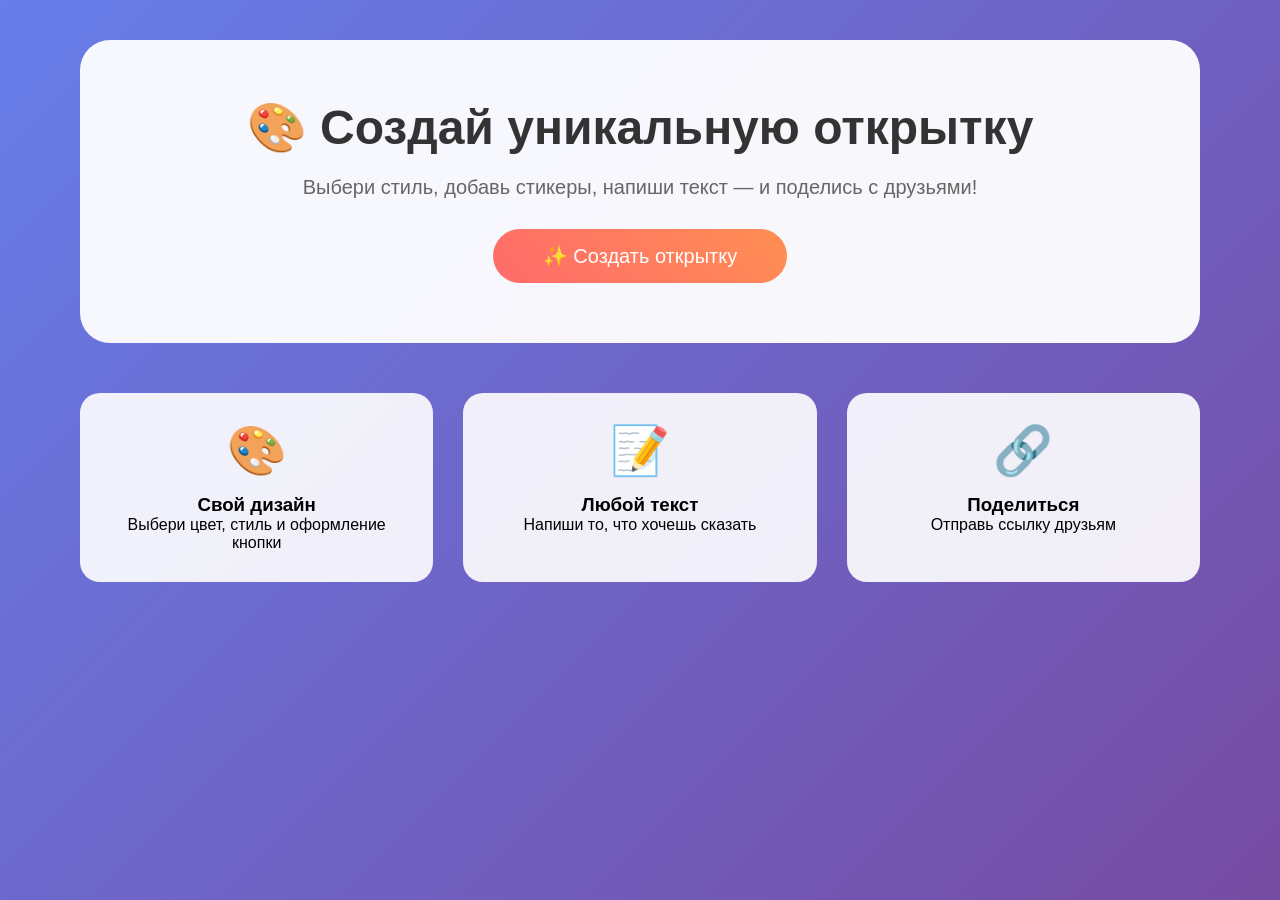
==== index.html @ 3dc2cf8e "Загружаю свой сайт Первая версия сайта" ====
<!DOCTYPE html>
<html lang="ru">
<head>
    <meta charset="UTF-8">
    <meta name="viewport" content="width=device-width, initial-scale=1.0">
    <title>Конструктор открыток</title>
    <link rel="stylesheet" href="style.css">
</head>
<body>
    <div class="start-container">
        <div class="hero-section">
            <h1>🎨 Создай уникальную открытку</h1>
            <p>Выбери стиль, добавь стикеры, напиши текст — и поделись с друзьями!</p>
            <button id="startCreateBtn" class="start-btn">✨ Создать открытку</button>
        </div>
        
        <div class="features">
            <div class="feature">
                <div class="feature-icon">🎨</div>
                <h3>Свой дизайн</h3>
                <p>Выбери цвет, стиль и оформление кнопки</p>
            </div>
            <div class="feature">
                <div class="feature-icon">📝</div>
                <h3>Любой текст</h3>
                <p>Напиши то, что хочешь сказать</p>
            </div>
            <div class="feature">
                <div class="feature-icon">🔗</div>
                <h3>Поделиться</h3>
                <p>Отправь ссылку друзьям</p>
            </div>
        </div>
    </div>
    
    <script>
        document.getElementById('startCreateBtn').addEventListener('click', () => {
            window.location.href = 'editor.html';
        });
    </script>
</body>
</html>
---- style.css ----
* {
    margin: 0;
    padding: 0;
    box-sizing: border-box;
}

body {
    font-family: 'Segoe UI', Tahoma, Geneva, Verdana, sans-serif;
    background: linear-gradient(135deg, #667eea 0%, #764ba2 100%);
    min-height: 100vh;
}

/* ========== СТАРТОВАЯ СТРАНИЦА ========== */
.start-container {
    max-width: 1200px;
    margin: 0 auto;
    padding: 40px;
}

.hero-section {
    text-align: center;
    background: rgba(255,255,255,0.95);
    border-radius: 30px;
    padding: 60px 40px;
    margin-bottom: 50px;
}

.hero-section h1 {
    font-size: 48px;
    color: #333;
    margin-bottom: 20px;
}

.hero-section p {
    font-size: 20px;
    color: #666;
    margin-bottom: 30px;
}

.start-btn {
    padding: 15px 50px;
    font-size: 20px;
    background: linear-gradient(45deg, #FF6B6B, #FF8E53);
    color: white;
    border: none;
    border-radius: 50px;
    cursor: pointer;
    transition: transform 0.3s;
}

.start-btn:hover {
    transform: scale(1.05);
}

.features {
    display: flex;
    gap: 30px;
    justify-content: center;
}

.feature {
    background: rgba(255,255,255,0.9);
    border-radius: 20px;
    padding: 30px;
    text-align: center;
    flex: 1;
}

.feature-icon {
    font-size: 48px;
    margin-bottom: 15px;
}

/* ========== РЕДАКТОР ========== */
.editor-container {
    display: flex;
    min-height: 100vh;
}

.editor-sidebar {
    width: 400px;
    background: rgba(255,255,255,0.95);
    padding: 20px;
    overflow-y: auto;
    border-right: 1px solid #ddd;
}

.live-preview {
    flex: 1;
    padding: 40px;
    display: flex;
    flex-direction: column;
    align-items: center;
}

.live-card {
    background: white;
    border-radius: 20px;
    padding: 40px;
    width: 100%;
    max-width: 500px;
    text-align: center;
    box-shadow: 0 10px 40px rgba(0,0,0,0.2);
    transition: all 0.3s;
}

.live-text {
    margin-bottom: 30px;
    font-size: 18px;
    line-height: 1.6;
    min-height: 100px;
    padding: 20px;
    background: #f9f9f9;
    border-radius: 15px;
}

.live-button {
    margin: 20px 0;
}

.live-stickers {
    display: flex;
    gap: 10px;
    justify-content: center;
    flex-wrap: wrap;
    margin-top: 20px;
}

/* Вкладки */
.editor-tabs {
    display: flex;
    gap: 10px;
    margin-bottom: 20px;
    border-bottom: 2px solid #eee;
    padding-bottom: 10px;
}

.tab-btn {
    flex: 1;
    padding: 10px;
    background: none;
    border: none;
    cursor: pointer;
    font-size: 14px;
    transition: all 0.3s;
}

.tab-btn.active {
    background: #667eea;
    color: white;
    border-radius: 10px;
}

.tab-content {
    display: none;
    margin-bottom: 20px;
}

.tab-content.active {
    display: block;
}

/* Формы */
.form-group {
    margin-bottom: 15px;
}

.form-group label {
    display: block;
    margin-bottom: 5px;
    font-weight: bold;
    color: #555;
}

.form-group input, .form-group select {
    width: 100%;
    padding: 10px;
    border: 2px solid #ddd;
    border-radius: 10px;
    font-size: 14px;
}

.form-group input[type="color"] {
    height: 50px;
    cursor: pointer;
}

.form-group input[type="range"] {
    width: calc(100% - 60px);
    display: inline-block;
}

.text-options {
    margin-top: 10px;
}

.text-options label {
    display: inline-block;
    margin-right: 15px;
}

/* Стикеры */
.stickers-grid {
    display: grid;
    grid-template-columns: repeat(3, 1fr);
    gap: 10px;
    margin: 15px 0;
}

.sticker {
    background: #f0f0f0;
    padding: 10px;
    border-radius: 10px;
    text-align: center;
    cursor: pointer;
    transition: all 0.3s;
    font-size: 20px;
}

.sticker:hover {
    background: #e0e0e0;
    transform: scale(1.05);
}

.selected-stickers {
    display: flex;
    flex-wrap: wrap;
    gap: 8px;
    margin-top: 10px;
    min-height: 50px;
    padding: 10px;
    background: #f9f9f9;
    border-radius: 10px;
}

.sticker-item {
    background: #667eea;
    color: white;
    padding: 5px 10px;
    border-radius: 20px;
    font-size: 20px;
    cursor: pointer;
    display: inline-flex;
    align-items: center;
    gap: 5px;
}

.sticker-item .remove {
    font-size: 12px;
    cursor: pointer;
}

.small-btn {
    margin-top: 5px;
    padding: 5px 15px;
    background: #4CAF50;
    color: white;
    border: none;
    border-radius: 5px;
    cursor: pointer;
}

.save-btn {
    width: 100%;
    padding: 15px;
    background: linear-gradient(45deg, #4CAF50, #45a049);
    color: white;
    border: none;
    border-radius: 10px;
    font-size: 18px;
    font-weight: bold;
    cursor: pointer;
    margin-top: 20px;
}

.save-btn:hover {
    transform: translateY(-2px);
}

/* ========== СТРАНИЦА ПРОСМОТРА ========== */
.card-container {
    min-height: 100vh;
    display: flex;
    justify-content: center;
    align-items: center;
    padding: 40px;
    position: relative;
}

.card-wrapper {
    background: rgba(255,255,255,0.95);
    border-radius: 30px;
    padding: 40px;
    max-width: 650px;
    width: 100%;
    text-align: center;
    box-shadow: 0 20px 60px rgba(0,0,0,0.3);
}

.card-header h1 {
    color: #333;
    margin-bottom: 10px;
}

.hint-text {
    color: #999;
    font-size: 14px;
    margin-bottom: 20px;
}

.card-content {
    position: relative;
    min-height: 400px;
}

/* Скрытый текст */
.card-text {
    background: linear-gradient(135deg, #667eea 0%, #764ba2 100%);
    border-radius: 20px;
    padding: 30px;
    margin: 20px 0;
    font-size: 18px;
    line-height: 1.8;
    white-space: pre-wrap;
    word-wrap: break-word;
    color: white;
    box-shadow: 0 10px 30px rgba(0,0,0,0.2);
    transition: all 0.5s ease;
}

.hidden-text {
    display: none;
}

/* Анимация появления текста */
.show-text {
    display: block;
    animation: fadeInScale 0.5s ease;
}

@keyframes fadeInScale {
    from {
        opacity: 0;
        transform: scale(0.9);
    }
    to {
        opacity: 1;
        transform: scale(1);
    }
}

/* Кнопка на странице просмотра */
.card-btn {
    margin: 20px 0;
    cursor: pointer;
    transition: all 0.3s;
    border: none;
    font-weight: bold;
}

.card-btn:hover {
    transform: scale(1.05);
}

/* Контейнер для стикеров (можно двигать) */
.stickers-canvas {
    position: relative;
    min-height: 250px;
    margin-top: 20px;
    background: rgba(240, 240, 255, 0.3);
    border-radius: 20px;
    overflow: hidden;
}

/* Отдельный стикер */
.draggable-sticker {
    position: absolute;
    cursor: grab;
    font-size: 45px;
    transition: transform 0.1s;
    user-select: none;
    z-index: 10;
}

.draggable-sticker:active {
    cursor: grabbing;
}

.draggable-sticker:hover {
    transform: scale(1.1);
    z-index: 100;
}

/* Карточка футера */
.card-footer {
    display: flex;
    gap: 15px;
    margin-top: 30px;
}

.footer-btn {
    flex: 1;
    padding: 12px;
    background: #667eea;
    color: white;
    border: none;
    border-radius: 10px;
    cursor: pointer;
    transition: all 0.3s;
    font-size: 14px;
}

.footer-btn:hover {
    transform: translateY(-2px);
    background: #5a67d8;
}

.share-footer {
    background: #1DA1F2;
}

.share-footer:hover {
    background: #1a8cd8;
}

/* Адаптивность */
@media (max-width: 600px) {
    .editor-container {
        flex-direction: column;
    }
    
    .editor-sidebar {
        width: 100%;
        max-height: 50vh;
    }
    
    .card-wrapper {
        padding: 20px;
    }
    
    .card-text {
        font-size: 14px;
        padding: 20px;
    }
    
    .draggable-sticker {
        font-size: 35px;
    }
    
    .card-footer {
        flex-direction: column;
    }
    
    .features {
        flex-direction: column;
    }
    
    .hero-section h1 {
        font-size: 32px;
    }
}
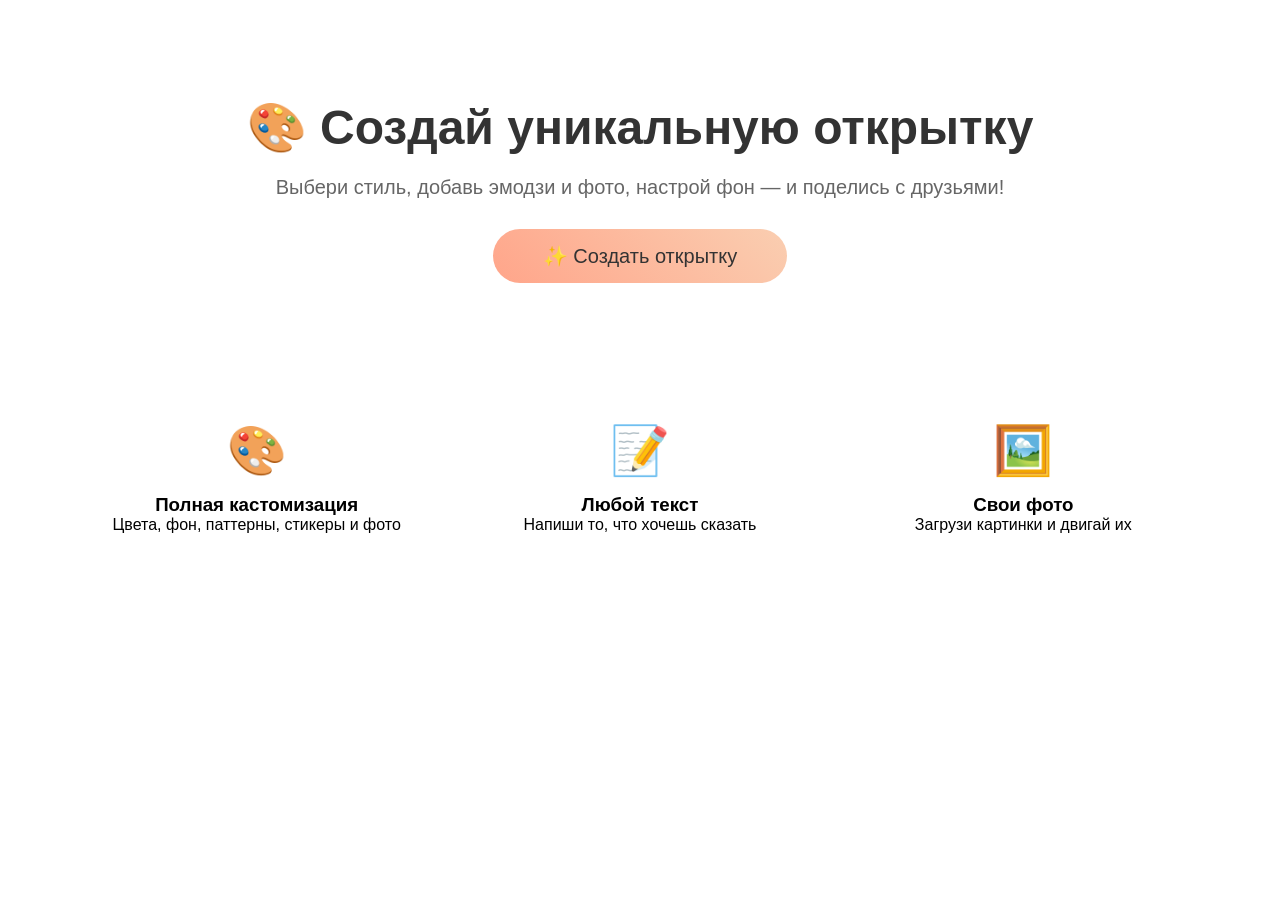
==== commit 402581db: "обнова" ====
--- a/index.html
+++ b/index.html
@@ -10,15 +10,15 @@
     <div class="start-container">
         <div class="hero-section">
             <h1>🎨 Создай уникальную открытку</h1>
-            <p>Выбери стиль, добавь стикеры, напиши текст — и поделись с друзьями!</p>
+            <p>Выбери стиль, добавь эмодзи и фото, настрой фон — и поделись с друзьями!</p>
             <button id="startCreateBtn" class="start-btn">✨ Создать открытку</button>
         </div>
         
         <div class="features">
             <div class="feature">
                 <div class="feature-icon">🎨</div>
-                <h3>Свой дизайн</h3>
-                <p>Выбери цвет, стиль и оформление кнопки</p>
+                <h3>Полная кастомизация</h3>
+                <p>Цвета, фон, паттерны, стикеры и фото</p>
             </div>
             <div class="feature">
                 <div class="feature-icon">📝</div>
@@ -26,9 +26,9 @@
                 <p>Напиши то, что хочешь сказать</p>
             </div>
             <div class="feature">
-                <div class="feature-icon">🔗</div>
-                <h3>Поделиться</h3>
-                <p>Отправь ссылку друзьям</p>
+                <div class="feature-icon">🖼️</div>
+                <h3>Свои фото</h3>
+                <p>Загрузи картинки и двигай их</p>
             </div>
         </div>
     </div>
--- a/style.css
+++ b/style.css
@@ -6,7 +6,6 @@
 
 body {
     font-family: 'Segoe UI', Tahoma, Geneva, Verdana, sans-serif;
-    background: linear-gradient(135deg, #667eea 0%, #764ba2 100%);
     min-height: 100vh;
 }
 
@@ -40,8 +39,8 @@
 .start-btn {
     padding: 15px 50px;
     font-size: 20px;
-    background: linear-gradient(45deg, #FF6B6B, #FF8E53);
-    color: white;
+    background: linear-gradient(45deg, #ffa58a, #faceb1);
+    color: #333;
     border: none;
     border-radius: 50px;
     cursor: pointer;
@@ -78,11 +77,14 @@
 }
 
 .editor-sidebar {
-    width: 400px;
+    width: 450px;
     background: rgba(255,255,255,0.95);
     padding: 20px;
     overflow-y: auto;
     border-right: 1px solid #ddd;
+    max-height: 100vh;
+    position: sticky;
+    top: 0;
 }
 
 .live-preview {
@@ -91,6 +93,7 @@
     display: flex;
     flex-direction: column;
     align-items: center;
+    background: #faceb1;
 }
 
 .live-card {
@@ -98,10 +101,29 @@
     border-radius: 20px;
     padding: 40px;
     width: 100%;
-    max-width: 500px;
+    max-width: 600px;
     text-align: center;
     box-shadow: 0 10px 40px rgba(0,0,0,0.2);
     transition: all 0.3s;
+    position: relative;
+    overflow: hidden;
+}
+
+/* Фоновый паттерн */
+.background-pattern {
+    position: absolute;
+    top: 0;
+    left: 0;
+    width: 100%;
+    height: 100%;
+    pointer-events: none;
+    z-index: 0;
+}
+
+.background-pattern img {
+    position: absolute;
+    opacity: 0.3;
+    pointer-events: none;
 }
 
 .live-text {
@@ -110,12 +132,24 @@
     line-height: 1.6;
     min-height: 100px;
     padding: 20px;
-    background: #f9f9f9;
+    background: rgba(255,255,255,0.9);
     border-radius: 15px;
+    position: relative;
+    z-index: 1;
 }
 
 .live-button {
     margin: 20px 0;
+    position: relative;
+    z-index: 1;
+    cursor: pointer;
+    transition: all 0.3s;
+    border: none;
+    font-weight: bold;
+}
+
+.live-button:hover {
+    transform: scale(1.05);
 }
 
 .live-stickers {
@@ -124,31 +158,32 @@
     justify-content: center;
     flex-wrap: wrap;
     margin-top: 20px;
+    position: relative;
+    z-index: 1;
 }
 
 /* Вкладки */
 .editor-tabs {
     display: flex;
-    gap: 10px;
+    gap: 5px;
     margin-bottom: 20px;
-    border-bottom: 2px solid #eee;
-    padding-bottom: 10px;
+    flex-wrap: wrap;
 }
 
 .tab-btn {
     flex: 1;
-    padding: 10px;
-    background: none;
-    border: none;
-    cursor: pointer;
-    font-size: 14px;
-    transition: all 0.3s;
+    padding: 8px;
+    background: #f0f0f0;
+    border: none;
+    cursor: pointer;
+    font-size: 12px;
+    transition: all 0.3s;
+    border-radius: 8px;
 }
 
 .tab-btn.active {
-    background: #667eea;
+    background: #ffa58a;
     color: white;
-    border-radius: 10px;
 }
 
 .tab-content {
@@ -172,7 +207,7 @@
     color: #555;
 }
 
-.form-group input, .form-group select {
+.form-group input, .form-group select, .form-group textarea {
     width: 100%;
     padding: 10px;
     border: 2px solid #ddd;
@@ -201,53 +236,119 @@
 
 /* Стикеры */
 .stickers-grid {
+    display: grid;
+    grid-template-columns: repeat(4, 1fr);
+    gap: 10px;
+    margin: 15px 0;
+    max-height: 200px;
+    overflow-y: auto;
+}
+
+.sticker {
+    background: #f0f0f0;
+    padding: 10px;
+    border-radius: 10px;
+    text-align: center;
+    cursor: pointer;
+    transition: all 0.3s;
+    font-size: 24px;
+}
+
+.sticker:hover {
+    background: #ffa58a;
+    transform: scale(1.05);
+}
+
+.selected-stickers {
+    display: flex;
+    flex-wrap: wrap;
+    gap: 8px;
+    margin-top: 10px;
+    min-height: 80px;
+    padding: 10px;
+    background: #f9f9f9;
+    border-radius: 10px;
+}
+
+.sticker-item {
+    background: #ffa58a;
+    color: white;
+    padding: 5px 10px;
+    border-radius: 20px;
+    font-size: 20px;
+    cursor: pointer;
+    display: inline-flex;
+    align-items: center;
+    gap: 5px;
+}
+
+.sticker-item .remove {
+    font-size: 12px;
+    cursor: pointer;
+}
+
+/* Фото */
+.photos-grid {
     display: grid;
     grid-template-columns: repeat(3, 1fr);
     gap: 10px;
     margin: 15px 0;
 }
 
-.sticker {
+.photo-option {
     background: #f0f0f0;
     padding: 10px;
     border-radius: 10px;
     text-align: center;
     cursor: pointer;
     transition: all 0.3s;
-    font-size: 20px;
-}
-
-.sticker:hover {
-    background: #e0e0e0;
-    transform: scale(1.05);
-}
-
-.selected-stickers {
+}
+
+.photo-option img {
+    width: 60px;
+    height: 60px;
+    object-fit: cover;
+    border-radius: 10px;
+}
+
+.photo-option:hover {
+    background: #ffa58a;
+}
+
+.selected-photos {
     display: flex;
     flex-wrap: wrap;
-    gap: 8px;
+    gap: 10px;
     margin-top: 10px;
-    min-height: 50px;
-    padding: 10px;
-    background: #f9f9f9;
-    border-radius: 10px;
-}
-
-.sticker-item {
-    background: #667eea;
+    min-height: 80px;
+}
+
+.photo-item {
+    position: relative;
+    display: inline-block;
+}
+
+.photo-item img {
+    width: 50px;
+    height: 50px;
+    object-fit: cover;
+    border-radius: 8px;
+}
+
+.photo-item .remove-photo {
+    position: absolute;
+    top: -5px;
+    right: -5px;
+    background: red;
     color: white;
-    padding: 5px 10px;
-    border-radius: 20px;
-    font-size: 20px;
-    cursor: pointer;
-    display: inline-flex;
+    border-radius: 50%;
+    width: 18px;
+    height: 18px;
+    font-size: 12px;
+    cursor: pointer;
+    display: flex;
     align-items: center;
-    gap: 5px;
-}
-
-.sticker-item .remove {
-    font-size: 12px;
-    cursor: pointer;
+    justify-content: center;
 }
 
 .small-btn {
@@ -263,8 +364,8 @@
 .save-btn {
     width: 100%;
     padding: 15px;
-    background: linear-gradient(45deg, #4CAF50, #45a049);
-    color: white;
+    background: linear-gradient(45deg, #ffa58a, #faceb1);
+    color: #333;
     border: none;
     border-radius: 10px;
     font-size: 18px;
@@ -291,10 +392,12 @@
     background: rgba(255,255,255,0.95);
     border-radius: 30px;
     padding: 40px;
-    max-width: 650px;
+    max-width: 700px;
     width: 100%;
     text-align: center;
     box-shadow: 0 20px 60px rgba(0,0,0,0.3);
+    position: relative;
+    overflow: hidden;
 }
 
 .card-header h1 {
@@ -310,12 +413,11 @@
 
 .card-content {
     position: relative;
-    min-height: 400px;
-}
-
-/* Скрытый текст */
+    min-height: 450px;
+}
+
 .card-text {
-    background: linear-gradient(135deg, #667eea 0%, #764ba2 100%);
+    background: rgba(255,255,255,0.9);
     border-radius: 20px;
     padding: 30px;
     margin: 20px 0;
@@ -323,8 +425,8 @@
     line-height: 1.8;
     white-space: pre-wrap;
     word-wrap: break-word;
-    color: white;
-    box-shadow: 0 10px 30px rgba(0,0,0,0.2);
+    color: #333;
+    box-shadow: 0 10px 30px rgba(0,0,0,0.1);
     transition: all 0.5s ease;
 }
 
@@ -332,7 +434,6 @@
     display: none;
 }
 
-/* Анимация появления текста */
 .show-text {
     display: block;
     animation: fadeInScale 0.5s ease;
@@ -349,7 +450,6 @@
     }
 }
 
-/* Кнопка на странице просмотра */
 .card-btn {
     margin: 20px 0;
     cursor: pointer;
@@ -362,36 +462,44 @@
     transform: scale(1.05);
 }
 
-/* Контейнер для стикеров (можно двигать) */
-.stickers-canvas {
-    position: relative;
-    min-height: 250px;
+.stickers-canvas, .photos-canvas {
+    position: relative;
+    min-height: 200px;
     margin-top: 20px;
     background: rgba(240, 240, 255, 0.3);
     border-radius: 20px;
     overflow: hidden;
 }
 
-/* Отдельный стикер */
-.draggable-sticker {
+.draggable-sticker, .draggable-photo {
     position: absolute;
     cursor: grab;
-    font-size: 45px;
     transition: transform 0.1s;
     user-select: none;
     z-index: 10;
 }
 
-.draggable-sticker:active {
+.draggable-sticker:active, .draggable-photo:active {
     cursor: grabbing;
 }
 
-.draggable-sticker:hover {
-    transform: scale(1.1);
+.draggable-sticker:hover, .draggable-photo:hover {
+    transform: scale(1.05);
     z-index: 100;
 }
 
-/* Карточка футера */
+.draggable-sticker {
+    font-size: 40px;
+}
+
+.draggable-photo img {
+    width: 60px;
+    height: 60px;
+    object-fit: cover;
+    border-radius: 10px;
+    pointer-events: none;
+}
+
 .card-footer {
     display: flex;
     gap: 15px;
@@ -401,8 +509,8 @@
 .footer-btn {
     flex: 1;
     padding: 12px;
-    background: #667eea;
-    color: white;
+    background: #ffa58a;
+    color: #333;
     border: none;
     border-radius: 10px;
     cursor: pointer;
@@ -412,19 +520,31 @@
 
 .footer-btn:hover {
     transform: translateY(-2px);
-    background: #5a67d8;
+    background: #e0896e;
 }
 
 .share-footer {
     background: #1DA1F2;
+    color: white;
 }
 
 .share-footer:hover {
     background: #1a8cd8;
 }
 
+/* Фоновый паттерн для просмотра */
+.view-background-pattern {
+    position: absolute;
+    top: 0;
+    left: 0;
+    width: 100%;
+    height: 100%;
+    pointer-events: none;
+    z-index: 0;
+}
+
 /* Адаптивность */
-@media (max-width: 600px) {
+@media (max-width: 768px) {
     .editor-container {
         flex-direction: column;
     }
@@ -432,6 +552,7 @@
     .editor-sidebar {
         width: 100%;
         max-height: 50vh;
+        position: relative;
     }
     
     .card-wrapper {
@@ -444,7 +565,12 @@
     }
     
     .draggable-sticker {
-        font-size: 35px;
+        font-size: 30px;
+    }
+    
+    .draggable-photo img {
+        width: 45px;
+        height: 45px;
     }
     
     .card-footer {
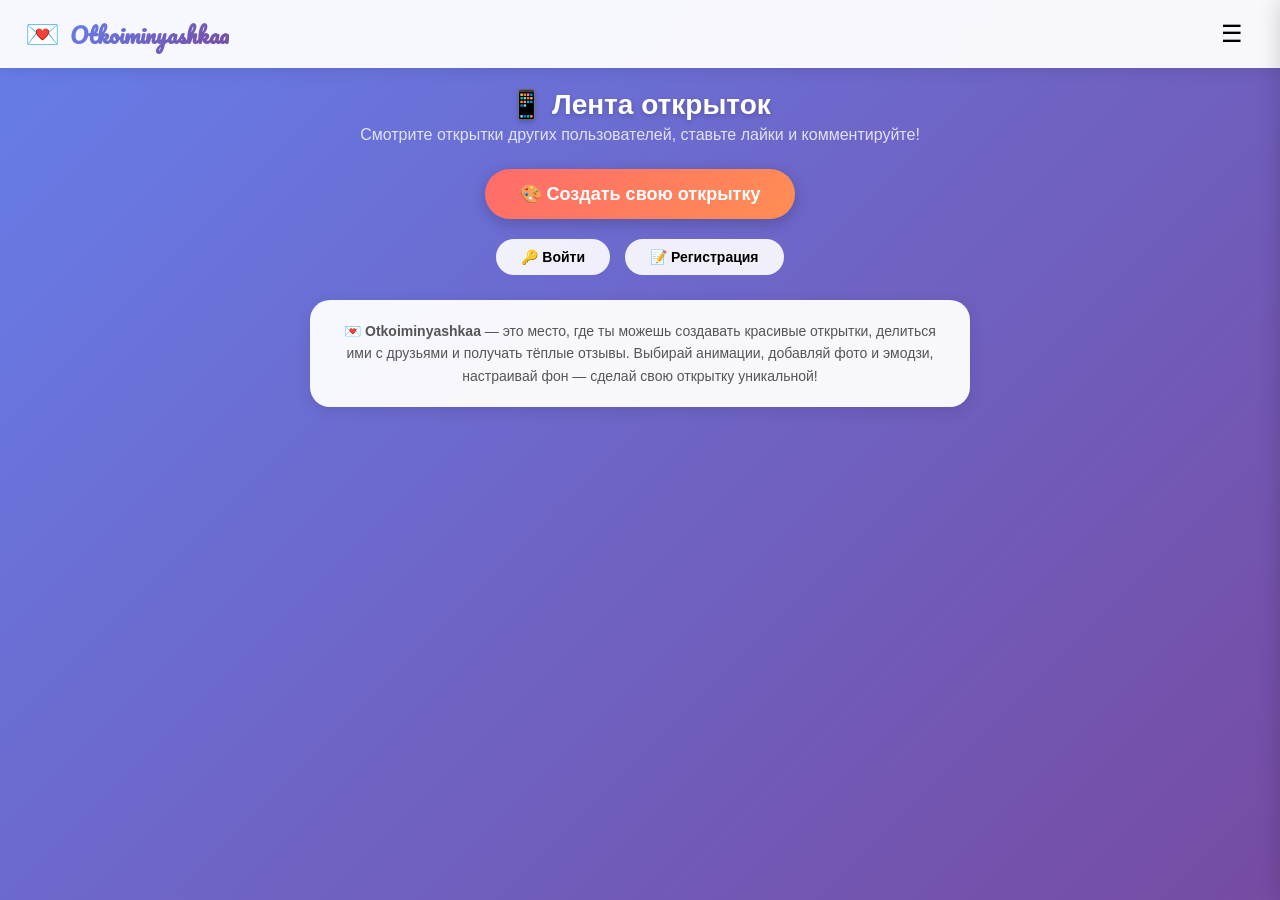
==== commit 73a0af15: "глобальное обновление" ====
--- a/index.html
+++ b/index.html
@@ -3,40 +3,79 @@
 <head>
     <meta charset="UTF-8">
     <meta name="viewport" content="width=device-width, initial-scale=1.0">
-    <title>Конструктор открыток</title>
+    <title>Otkoiminyashkaa - Создай открытку</title>
+    <link href="https://fonts.googleapis.com/css2?family=Pacifico&display=swap" rel="stylesheet">
     <link rel="stylesheet" href="style.css">
 </head>
 <body>
-    <div class="start-container">
-        <div class="hero-section">
-            <h1>🎨 Создай уникальную открытку</h1>
-            <p>Выбери стиль, добавь эмодзи и фото, настрой фон — и поделись с друзьями!</p>
-            <button id="startCreateBtn" class="start-btn">✨ Создать открытку</button>
+    <header class="site-header">
+        <div class="logo-area" id="logoArea">
+            <span class="logo-icon" id="logoIcon">💌</span>
+            <h1 class="site-title" id="siteTitle">Otkoiminyashkaa</h1>
         </div>
-        
-        <div class="features">
-            <div class="feature">
-                <div class="feature-icon">🎨</div>
-                <h3>Полная кастомизация</h3>
-                <p>Цвета, фон, паттерны, стикеры и фото</p>
+        <button class="menu-btn" id="menuBtn">☰</button>
+    </header>
+
+    <div class="overlay" id="overlay"></div>
+    <div class="side-menu" id="sideMenu">
+        <div class="menu-header"><h3>Меню</h3><button class="close-menu" id="closeMenu">✖</button></div>
+        <div class="menu-content" id="menuContent"></div>
+    </div>
+
+    <!-- ГЛАВНАЯ ЛЕНТА (ПУБЛИЧНЫЕ ОТКРЫТКИ) -->
+    <div class="feed-container" id="feedContainer">
+        <div class="feed-header">
+            <h2>📱 Лента открыток</h2>
+            <p>Смотрите открытки других пользователей, ставьте лайки и комментируйте!</p>
+        </div>
+        <div class="create-feed-btn" id="createFeedBtn">
+            <button class="big-create-btn">🎨 Создать свою открытку</button>
+        </div>
+        <div class="auth-buttons" id="authButtons">
+            <button id="showLoginBtnHeader" class="auth-btn">🔑 Войти</button>
+            <button id="showRegisterBtnHeader" class="auth-btn">📝 Регистрация</button>
+        </div>
+        <div class="site-description">
+            <p>💌 <strong>Otkoiminyashkaa</strong> — это место, где ты можешь создавать красивые открытки, делиться ими с друзьями и получать тёплые отзывы. Выбирай анимации, добавляй фото и эмодзи, настраивай фон — сделай свою открытку уникальной!</p>
+        </div>
+        <div class="feed-list" id="feedList"></div>
+    </div>
+
+    <!-- МОДАЛКА КОММЕНТАРИЕВ -->
+    <div class="comments-modal" id="commentsModal">
+        <div class="comments-modal-content">
+            <div class="comments-header">
+                <h3>💬 Комментарии</h3>
+                <button class="close-comments" id="closeCommentsBtn">✖</button>
             </div>
-            <div class="feature">
-                <div class="feature-icon">📝</div>
-                <h3>Любой текст</h3>
-                <p>Напиши то, что хочешь сказать</p>
-            </div>
-            <div class="feature">
-                <div class="feature-icon">🖼️</div>
-                <h3>Свои фото</h3>
-                <p>Загрузи картинки и двигай их</p>
+            <div class="comments-list" id="commentsList"></div>
+            <div class="add-comment">
+                <input type="text" id="commentInput" placeholder="Написать комментарий...">
+                <button id="sendCommentBtn">📤</button>
             </div>
         </div>
     </div>
-    
-    <script>
-        document.getElementById('startCreateBtn').addEventListener('click', () => {
-            window.location.href = 'editor.html';
-        });
-    </script>
+
+    <!-- МОДАЛКИ АВТОРИЗАЦИИ -->
+    <div class="modal" id="loginModal">
+        <h3>🔑 Вход</h3>
+        <input type="text" id="loginUsername" placeholder="Имя пользователя">
+        <input type="password" id="loginPassword" placeholder="Пароль">
+        <button id="loginSubmitBtn">Войти</button>
+        <button class="modal-close">Закрыть</button>
+        <p>Нет аккаунта? <a href="#" id="switchToRegister">Зарегистрируйтесь</a></p>
+    </div>
+
+    <div class="modal" id="registerModal">
+        <h3>📝 Регистрация</h3>
+        <input type="text" id="regUsername" placeholder="Имя пользователя">
+        <input type="password" id="regPassword" placeholder="Пароль">
+        <button id="registerSubmitBtn">Зарегистрироваться</button>
+        <button class="modal-close">Закрыть</button>
+        <p>Уже есть аккаунт? <a href="#" id="switchToLogin">Войдите</a></p>
+    </div>
+
+    <script src="app.js"></script>
+    <script src="main.js"></script>
 </body>
 </html>
--- a/style.css
+++ b/style.css
@@ -6,582 +6,523 @@
 
 body {
     font-family: 'Segoe UI', Tahoma, Geneva, Verdana, sans-serif;
+    background: linear-gradient(135deg, #667eea 0%, #764ba2 100%);
     min-height: 100vh;
 }
 
-/* ========== СТАРТОВАЯ СТРАНИЦА ========== */
-.start-container {
-    max-width: 1200px;
-    margin: 0 auto;
-    padding: 40px;
-}
-
-.hero-section {
-    text-align: center;
+/* ШАПКА */
+.site-header {
     background: rgba(255,255,255,0.95);
-    border-radius: 30px;
-    padding: 60px 40px;
-    margin-bottom: 50px;
-}
-
-.hero-section h1 {
-    font-size: 48px;
-    color: #333;
-    margin-bottom: 20px;
-}
-
-.hero-section p {
-    font-size: 20px;
-    color: #666;
-    margin-bottom: 30px;
-}
-
-.start-btn {
-    padding: 15px 50px;
-    font-size: 20px;
-    background: linear-gradient(45deg, #ffa58a, #faceb1);
-    color: #333;
-    border: none;
-    border-radius: 50px;
-    cursor: pointer;
-    transition: transform 0.3s;
-}
-
-.start-btn:hover {
-    transform: scale(1.05);
-}
-
-.features {
-    display: flex;
-    gap: 30px;
-    justify-content: center;
-}
-
-.feature {
-    background: rgba(255,255,255,0.9);
-    border-radius: 20px;
-    padding: 30px;
-    text-align: center;
+    backdrop-filter: blur(10px);
+    padding: 12px 25px;
+    display: flex;
+    justify-content: space-between;
+    align-items: center;
+    box-shadow: 0 2px 15px rgba(0,0,0,0.1);
+    position: sticky;
+    top: 0;
+    z-index: 100;
+}
+
+.logo-area {
+    display: flex;
+    align-items: center;
+    gap: 10px;
+    cursor: pointer;
+    transition: transform 0.2s;
+}
+
+.logo-area:hover {
+    transform: scale(1.02);
+}
+
+.logo-icon {
+    font-size: 28px;
+}
+
+.site-title {
+    font-family: 'Pacifico', cursive;
+    font-size: 22px;
+    background: linear-gradient(135deg, #667eea, #764ba2);
+    -webkit-background-clip: text;
+    background-clip: text;
+    color: transparent;
+}
+
+.menu-btn {
+    background: none;
+    border: none;
+    font-size: 24px;
+    cursor: pointer;
+    padding: 8px 12px;
+    border-radius: 10px;
+    transition: background 0.2s;
+}
+
+.menu-btn:hover {
+    background: rgba(0,0,0,0.05);
+}
+
+/* БОКОВОЕ МЕНЮ */
+.side-menu {
+    position: fixed;
+    top: 0;
+    right: -320px;
+    width: 320px;
+    height: 100%;
+    background: white;
+    box-shadow: -2px 0 20px rgba(0,0,0,0.15);
+    z-index: 2000;
+    transition: right 0.3s ease;
+    display: flex;
+    flex-direction: column;
+}
+
+.side-menu.open {
+    right: 0;
+}
+
+.menu-header {
+    padding: 20px;
+    background: linear-gradient(135deg, #667eea, #764ba2);
+    color: white;
+    display: flex;
+    justify-content: space-between;
+    align-items: center;
+}
+
+.menu-content {
     flex: 1;
-}
-
-.feature-icon {
-    font-size: 48px;
-    margin-bottom: 15px;
-}
-
-/* ========== РЕДАКТОР ========== */
-.editor-container {
-    display: flex;
-    min-height: 100vh;
-}
-
-.editor-sidebar {
-    width: 450px;
-    background: rgba(255,255,255,0.95);
     padding: 20px;
     overflow-y: auto;
-    border-right: 1px solid #ddd;
-    max-height: 100vh;
-    position: sticky;
-    top: 0;
-}
-
-.live-preview {
-    flex: 1;
-    padding: 40px;
-    display: flex;
-    flex-direction: column;
-    align-items: center;
-    background: #faceb1;
-}
-
-.live-card {
-    background: white;
-    border-radius: 20px;
-    padding: 40px;
-    width: 100%;
-    max-width: 600px;
-    text-align: center;
-    box-shadow: 0 10px 40px rgba(0,0,0,0.2);
-    transition: all 0.3s;
-    position: relative;
-    overflow: hidden;
-}
-
-/* Фоновый паттерн */
-.background-pattern {
-    position: absolute;
+}
+
+.menu-section {
+    margin-bottom: 25px;
+}
+
+.menu-section h4 {
+    margin-bottom: 12px;
+    color: #667eea;
+}
+
+.overlay {
+    position: fixed;
     top: 0;
     left: 0;
     width: 100%;
     height: 100%;
-    pointer-events: none;
-    z-index: 0;
-}
-
-.background-pattern img {
-    position: absolute;
-    opacity: 0.3;
-    pointer-events: none;
-}
-
-.live-text {
+    background: rgba(0,0,0,0.5);
+    backdrop-filter: blur(3px);
+    z-index: 1999;
+    display: none;
+}
+
+.overlay.show {
+    display: block;
+}
+
+/* ГЛАВНАЯ ЛЕНТА (КАК INSTAGRAM) */
+.feed-container {
+    max-width: 700px;
+    margin: 0 auto;
+    padding: 20px;
+}
+
+.feed-header {
+    text-align: center;
+    margin-bottom: 25px;
+}
+
+.feed-header h2 {
+    font-size: 28px;
+    color: white;
+    text-shadow: 0 2px 5px rgba(0,0,0,0.2);
+}
+
+.feed-header p {
+    color: rgba(255,255,255,0.8);
+    margin-top: 5px;
+}
+
+.create-feed-btn {
+    text-align: center;
+    margin-bottom: 20px;
+}
+
+.big-create-btn {
+    background: linear-gradient(135deg, #ff6b6b, #ff8e53);
+    color: white;
+    border: none;
+    padding: 14px 35px;
+    font-size: 18px;
+    font-weight: bold;
+    border-radius: 50px;
+    cursor: pointer;
+    transition: all 0.3s;
+    box-shadow: 0 4px 15px rgba(0,0,0,0.2);
+}
+
+.big-create-btn:hover {
+    transform: scale(1.03);
+    box-shadow: 0 6px 20px rgba(0,0,0,0.3);
+}
+
+.auth-buttons {
+    display: flex;
+    justify-content: center;
+    gap: 15px;
+    margin-bottom: 25px;
+}
+
+.auth-btn {
+    background: rgba(255,255,255,0.9);
+    border: none;
+    padding: 10px 25px;
+    border-radius: 30px;
+    cursor: pointer;
+    font-size: 14px;
+    font-weight: 600;
+    transition: all 0.2s;
+}
+
+.auth-btn:hover {
+    background: white;
+    transform: translateY(-2px);
+}
+
+.site-description {
+    background: rgba(255,255,255,0.95);
+    border-radius: 20px;
+    padding: 20px;
+    text-align: center;
     margin-bottom: 30px;
-    font-size: 18px;
+    font-size: 14px;
     line-height: 1.6;
-    min-height: 100px;
+    color: #555;
+    box-shadow: 0 4px 15px rgba(0,0,0,0.1);
+}
+
+/* ЛЕНТА ОТКРЫТОК */
+.feed-list {
+    display: flex;
+    flex-direction: column;
+    gap: 25px;
+}
+
+.feed-post {
+    background: white;
+    border-radius: 20px;
+    overflow: hidden;
+    box-shadow: 0 5px 20px rgba(0,0,0,0.1);
+    transition: transform 0.2s;
+}
+
+.feed-post:hover {
+    transform: translateY(-3px);
+}
+
+.post-header {
+    padding: 15px 20px;
+    display: flex;
+    align-items: center;
+    gap: 12px;
+    border-bottom: 1px solid #eee;
+}
+
+.post-avatar {
+    width: 45px;
+    height: 45px;
+    background: linear-gradient(135deg, #667eea, #764ba2);
+    border-radius: 50%;
+    display: flex;
+    align-items: center;
+    justify-content: center;
+    font-size: 20px;
+    font-weight: bold;
+    color: white;
+}
+
+.post-user {
+    font-weight: bold;
+    font-size: 16px;
+}
+
+.post-date {
+    font-size: 11px;
+    color: #999;
+    margin-left: auto;
+}
+
+.post-content {
     padding: 20px;
-    background: rgba(255,255,255,0.9);
-    border-radius: 15px;
-    position: relative;
-    z-index: 1;
-}
-
-.live-button {
-    margin: 20px 0;
-    position: relative;
-    z-index: 1;
-    cursor: pointer;
-    transition: all 0.3s;
-    border: none;
-    font-weight: bold;
-}
-
-.live-button:hover {
-    transform: scale(1.05);
-}
-
-.live-stickers {
-    display: flex;
-    gap: 10px;
-    justify-content: center;
-    flex-wrap: wrap;
-    margin-top: 20px;
-    position: relative;
-    z-index: 1;
-}
-
-/* Вкладки */
-.editor-tabs {
-    display: flex;
-    gap: 5px;
-    margin-bottom: 20px;
-    flex-wrap: wrap;
-}
-
-.tab-btn {
-    flex: 1;
-    padding: 8px;
-    background: #f0f0f0;
-    border: none;
-    cursor: pointer;
-    font-size: 12px;
-    transition: all 0.3s;
-    border-radius: 8px;
-}
-
-.tab-btn.active {
-    background: #ffa58a;
-    color: white;
-}
-
-.tab-content {
-    display: none;
-    margin-bottom: 20px;
-}
-
-.tab-content.active {
-    display: block;
-}
-
-/* Формы */
-.form-group {
+    background: #fafaff;
+    cursor: pointer;
+}
+
+.post-text {
+    font-size: 16px;
+    line-height: 1.5;
+    color: #333;
     margin-bottom: 15px;
 }
 
-.form-group label {
-    display: block;
-    margin-bottom: 5px;
-    font-weight: bold;
-    color: #555;
-}
-
-.form-group input, .form-group select, .form-group textarea {
-    width: 100%;
-    padding: 10px;
-    border: 2px solid #ddd;
-    border-radius: 10px;
-    font-size: 14px;
-}
-
-.form-group input[type="color"] {
-    height: 50px;
-    cursor: pointer;
-}
-
-.form-group input[type="range"] {
-    width: calc(100% - 60px);
-    display: inline-block;
-}
-
-.text-options {
-    margin-top: 10px;
-}
-
-.text-options label {
-    display: inline-block;
-    margin-right: 15px;
-}
-
-/* Стикеры */
-.stickers-grid {
-    display: grid;
-    grid-template-columns: repeat(4, 1fr);
-    gap: 10px;
-    margin: 15px 0;
-    max-height: 200px;
-    overflow-y: auto;
-}
-
-.sticker {
-    background: #f0f0f0;
-    padding: 10px;
-    border-radius: 10px;
-    text-align: center;
-    cursor: pointer;
-    transition: all 0.3s;
-    font-size: 24px;
-}
-
-.sticker:hover {
-    background: #ffa58a;
-    transform: scale(1.05);
-}
-
-.selected-stickers {
+.post-stickers {
     display: flex;
     flex-wrap: wrap;
     gap: 8px;
-    margin-top: 10px;
-    min-height: 80px;
-    padding: 10px;
-    background: #f9f9f9;
-    border-radius: 10px;
-}
-
-.sticker-item {
-    background: #ffa58a;
-    color: white;
-    padding: 5px 10px;
-    border-radius: 20px;
-    font-size: 20px;
-    cursor: pointer;
-    display: inline-flex;
-    align-items: center;
-    gap: 5px;
-}
-
-.sticker-item .remove {
-    font-size: 12px;
-    cursor: pointer;
-}
-
-/* Фото */
-.photos-grid {
-    display: grid;
-    grid-template-columns: repeat(3, 1fr);
-    gap: 10px;
-    margin: 15px 0;
-}
-
-.photo-option {
-    background: #f0f0f0;
-    padding: 10px;
-    border-radius: 10px;
-    text-align: center;
-    cursor: pointer;
-    transition: all 0.3s;
-}
-
-.photo-option img {
+    margin: 10px 0;
+    font-size: 25px;
+}
+
+.post-photos {
+    display: flex;
+    flex-wrap: wrap;
+    gap: 8px;
+    margin: 10px 0;
+}
+
+.post-photos img {
     width: 60px;
     height: 60px;
     object-fit: cover;
-    border-radius: 10px;
-}
-
-.photo-option:hover {
-    background: #ffa58a;
-}
-
-.selected-photos {
-    display: flex;
-    flex-wrap: wrap;
-    gap: 10px;
-    margin-top: 10px;
-    min-height: 80px;
-}
-
-.photo-item {
-    position: relative;
-    display: inline-block;
-}
-
-.photo-item img {
-    width: 50px;
-    height: 50px;
-    object-fit: cover;
-    border-radius: 8px;
-}
-
-.photo-item .remove-photo {
-    position: absolute;
-    top: -5px;
-    right: -5px;
-    background: red;
-    color: white;
-    border-radius: 50%;
-    width: 18px;
-    height: 18px;
-    font-size: 12px;
-    cursor: pointer;
-    display: flex;
-    align-items: center;
-    justify-content: center;
-}
-
-.small-btn {
-    margin-top: 5px;
-    padding: 5px 15px;
-    background: #4CAF50;
-    color: white;
-    border: none;
-    border-radius: 5px;
-    cursor: pointer;
-}
-
-.save-btn {
-    width: 100%;
-    padding: 15px;
-    background: linear-gradient(45deg, #ffa58a, #faceb1);
-    color: #333;
-    border: none;
-    border-radius: 10px;
-    font-size: 18px;
-    font-weight: bold;
-    cursor: pointer;
-    margin-top: 20px;
-}
-
-.save-btn:hover {
-    transform: translateY(-2px);
-}
-
-/* ========== СТРАНИЦА ПРОСМОТРА ========== */
-.card-container {
-    min-height: 100vh;
-    display: flex;
-    justify-content: center;
-    align-items: center;
-    padding: 40px;
-    position: relative;
-}
-
-.card-wrapper {
-    background: rgba(255,255,255,0.95);
-    border-radius: 30px;
-    padding: 40px;
-    max-width: 700px;
-    width: 100%;
-    text-align: center;
-    box-shadow: 0 20px 60px rgba(0,0,0,0.3);
-    position: relative;
-    overflow: hidden;
-}
-
-.card-header h1 {
-    color: #333;
-    margin-bottom: 10px;
-}
-
-.hint-text {
-    color: #999;
+    border-radius: 12px;
+}
+
+.post-stats {
+    padding: 12px 20px;
+    display: flex;
+    gap: 20px;
+    border-top: 1px solid #eee;
+    border-bottom: 1px solid #eee;
+}
+
+.post-stats button {
+    background: none;
+    border: none;
     font-size: 14px;
-    margin-bottom: 20px;
-}
-
-.card-content {
-    position: relative;
-    min-height: 450px;
-}
-
-.card-text {
-    background: rgba(255,255,255,0.9);
-    border-radius: 20px;
-    padding: 30px;
-    margin: 20px 0;
-    font-size: 18px;
-    line-height: 1.8;
-    white-space: pre-wrap;
-    word-wrap: break-word;
-    color: #333;
-    box-shadow: 0 10px 30px rgba(0,0,0,0.1);
-    transition: all 0.5s ease;
-}
-
-.hidden-text {
-    display: none;
-}
-
-.show-text {
-    display: block;
-    animation: fadeInScale 0.5s ease;
-}
-
-@keyframes fadeInScale {
-    from {
-        opacity: 0;
-        transform: scale(0.9);
-    }
-    to {
-        opacity: 1;
-        transform: scale(1);
-    }
-}
-
-.card-btn {
-    margin: 20px 0;
-    cursor: pointer;
-    transition: all 0.3s;
-    border: none;
-    font-weight: bold;
-}
-
-.card-btn:hover {
-    transform: scale(1.05);
-}
-
-.stickers-canvas, .photos-canvas {
-    position: relative;
-    min-height: 200px;
-    margin-top: 20px;
-    background: rgba(240, 240, 255, 0.3);
-    border-radius: 20px;
-    overflow: hidden;
-}
-
-.draggable-sticker, .draggable-photo {
-    position: absolute;
-    cursor: grab;
-    transition: transform 0.1s;
-    user-select: none;
-    z-index: 10;
-}
-
-.draggable-sticker:active, .draggable-photo:active {
-    cursor: grabbing;
-}
-
-.draggable-sticker:hover, .draggable-photo:hover {
-    transform: scale(1.05);
-    z-index: 100;
-}
-
-.draggable-sticker {
-    font-size: 40px;
-}
-
-.draggable-photo img {
-    width: 60px;
-    height: 60px;
-    object-fit: cover;
-    border-radius: 10px;
-    pointer-events: none;
-}
-
-.card-footer {
-    display: flex;
-    gap: 15px;
-    margin-top: 30px;
-}
-
-.footer-btn {
-    flex: 1;
-    padding: 12px;
-    background: #ffa58a;
-    color: #333;
-    border: none;
-    border-radius: 10px;
-    cursor: pointer;
-    transition: all 0.3s;
-    font-size: 14px;
-}
-
-.footer-btn:hover {
-    transform: translateY(-2px);
-    background: #e0896e;
-}
-
-.share-footer {
-    background: #1DA1F2;
-    color: white;
-}
-
-.share-footer:hover {
-    background: #1a8cd8;
-}
-
-/* Фоновый паттерн для просмотра */
-.view-background-pattern {
-    position: absolute;
+    cursor: pointer;
+    display: flex;
+    align-items: center;
+    gap: 5px;
+    color: #666;
+    transition: color 0.2s;
+}
+
+.post-stats button:hover {
+    color: #667eea;
+}
+
+.post-stats button.liked {
+    color: #ff6b6b;
+}
+
+.comments-preview {
+    padding: 12px 20px;
+    background: #f9f9f9;
+    font-size: 13px;
+    color: #666;
+    cursor: pointer;
+}
+
+.comments-preview:hover {
+    background: #f0f0f0;
+}
+
+/* МОДАЛКА КОММЕНТАРИЕВ */
+.comments-modal {
+    position: fixed;
     top: 0;
     left: 0;
     width: 100%;
     height: 100%;
-    pointer-events: none;
-    z-index: 0;
-}
-
-/* Адаптивность */
-@media (max-width: 768px) {
-    .editor-container {
-        flex-direction: column;
+    background: rgba(0,0,0,0.7);
+    z-index: 3000;
+    display: none;
+    align-items: center;
+    justify-content: center;
+}
+
+.comments-modal.show {
+    display: flex;
+}
+
+.comments-modal-content {
+    background: white;
+    width: 400px;
+    max-width: 90%;
+    border-radius: 20px;
+    overflow: hidden;
+    animation: modalPop 0.3s ease;
+}
+
+@keyframes modalPop {
+    from { opacity: 0; transform: scale(0.9); }
+    to { opacity: 1; transform: scale(1); }
+}
+
+.comments-header {
+    padding: 15px 20px;
+    background: linear-gradient(135deg, #667eea, #764ba2);
+    color: white;
+    display: flex;
+    justify-content: space-between;
+    align-items: center;
+}
+
+.close-comments {
+    background: none;
+    border: none;
+    color: white;
+    font-size: 20px;
+    cursor: pointer;
+}
+
+.comments-list {
+    max-height: 400px;
+    overflow-y: auto;
+    padding: 15px;
+}
+
+.comment-item {
+    padding: 10px 0;
+    border-bottom: 1px solid #eee;
+    font-size: 14px;
+}
+
+.comment-user {
+    font-weight: bold;
+    color: #667eea;
+}
+
+.comment-text {
+    margin-top: 4px;
+    color: #333;
+}
+
+.add-comment {
+    display: flex;
+    padding: 15px;
+    border-top: 1px solid #eee;
+    gap: 10px;
+}
+
+.add-comment input {
+    flex: 1;
+    padding: 10px;
+    border: 1px solid #ddd;
+    border-radius: 25px;
+    outline: none;
+}
+
+.add-comment button {
+    background: linear-gradient(135deg, #667eea, #764ba2);
+    border: none;
+    padding: 0 20px;
+    border-radius: 25px;
+    color: white;
+    cursor: pointer;
+}
+
+/* МОДАЛКИ АВТОРИЗАЦИИ */
+.modal {
+    position: fixed;
+    top: 50%;
+    left: 50%;
+    transform: translate(-50%, -50%);
+    background: white;
+    padding: 30px;
+    border-radius: 30px;
+    z-index: 3000;
+    width: 350px;
+    display: none;
+    box-shadow: 0 20px 40px rgba(0,0,0,0.2);
+}
+
+.modal.show {
+    display: block;
+}
+
+.modal input {
+    width: 100%;
+    padding: 12px;
+    margin-bottom: 15px;
+    border: 1px solid #ddd;
+    border-radius: 15px;
+}
+
+.modal button {
+    width: 100%;
+    padding: 12px;
+    background: linear-gradient(135deg, #667eea, #764ba2);
+    color: white;
+    border: none;
+    border-radius: 30px;
+    cursor: pointer;
+    margin-bottom: 10px;
+}
+
+.modal .modal-close {
+    background: #ccc;
+    color: #333;
+}
+
+.modal a {
+    color: #667eea;
+    text-decoration: none;
+}
+
+.user-info {
+    display: flex;
+    align-items: center;
+    gap: 12px;
+    padding: 12px;
+    background: #f5f5f5;
+    border-radius: 15px;
+    margin-bottom: 20px;
+}
+
+.login-btn {
+    background: linear-gradient(135deg, #667eea, #764ba2);
+    border: none;
+    border-radius: 30px;
+    padding: 12px;
+    color: white;
+    cursor: pointer;
+    width: 100%;
+    font-weight: bold;
+}
+
+.history-list {
+    max-height: 200px;
+    overflow-y: auto;
+}
+
+.history-item {
+    padding: 10px;
+    background: #f5f5f5;
+    border-radius: 12px;
+    margin-bottom: 8px;
+    cursor: pointer;
+}
+
+.history-item:hover {
+    background: #e0e0e0;
+}
+
+/* АДАПТАЦИЯ */
+@media (max-width: 600px) {
+    .feed-container {
+        padding: 15px;
     }
-    
-    .editor-sidebar {
-        width: 100%;
-        max-height: 50vh;
-        position: relative;
+    .post-header {
+        padding: 12px 15px;
     }
-    
-    .card-wrapper {
-        padding: 20px;
+    .post-content {
+        padding: 15px;
     }
-    
-    .card-text {
-        font-size: 14px;
-        padding: 20px;
-    }
-    
-    .draggable-sticker {
-        font-size: 30px;
-    }
-    
-    .draggable-photo img {
-        width: 45px;
-        height: 45px;
-    }
-    
-    .card-footer {
-        flex-direction: column;
-    }
-    
-    .features {
-        flex-direction: column;
-    }
-    
-    .hero-section h1 {
-        font-size: 32px;
+    .big-create-btn {
+        padding: 10px 25px;
+        font-size: 16px;
     }
 }
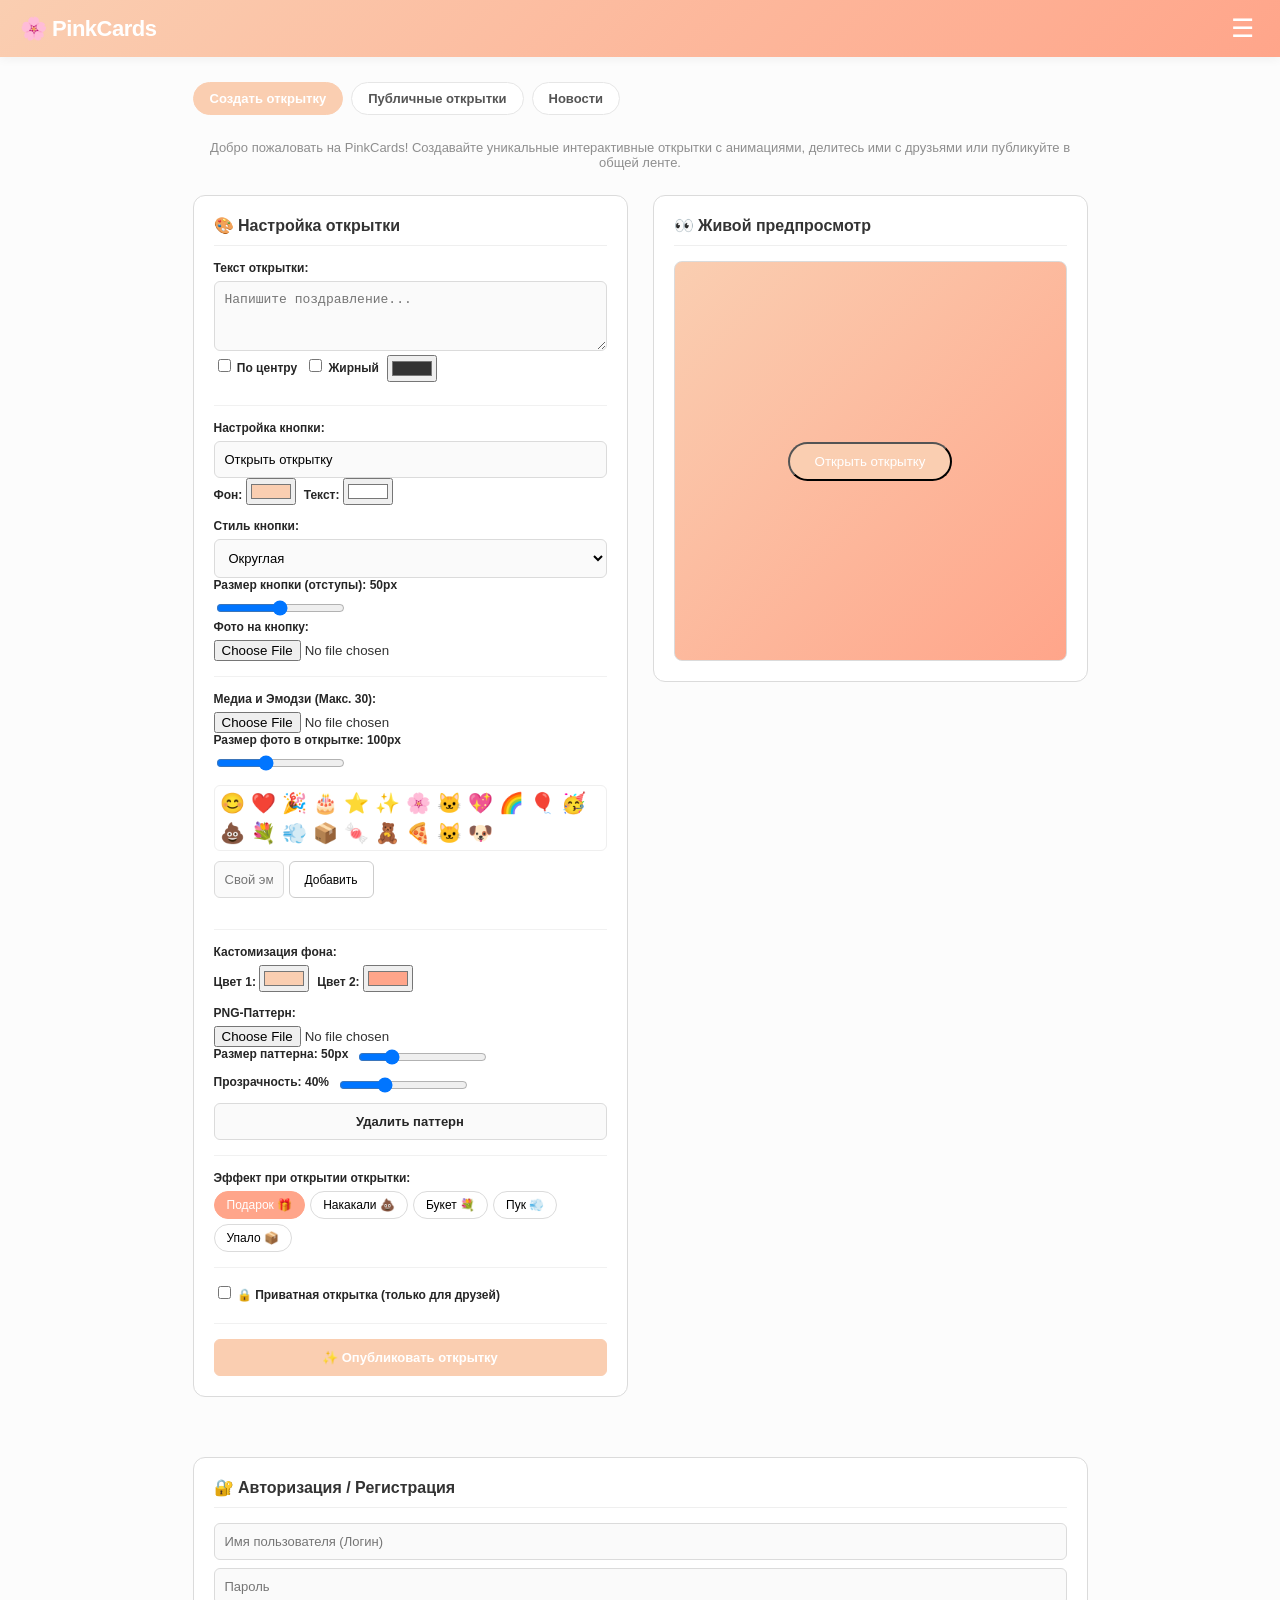
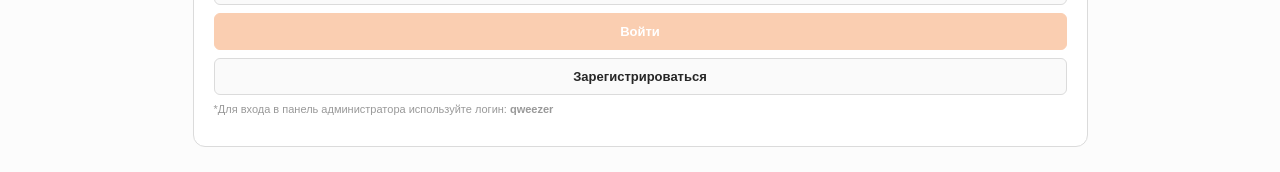
==== commit d55bb8c3: "fggg" ====
--- a/index.html
+++ b/index.html
@@ -3,79 +3,235 @@
 <head>
     <meta charset="UTF-8">
     <meta name="viewport" content="width=device-width, initial-scale=1.0">
-    <title>Otkoiminyashkaa - Создай открытку</title>
-    <link href="https://fonts.googleapis.com/css2?family=Pacifico&display=swap" rel="stylesheet">
+    <title>Розовые Открытки ✨</title>
     <link rel="stylesheet" href="style.css">
 </head>
 <body>
+
     <header class="site-header">
-        <div class="logo-area" id="logoArea">
-            <span class="logo-icon" id="logoIcon">💌</span>
-            <h1 class="site-title" id="siteTitle">Otkoiminyashkaa</h1>
+        <div class="logo" id="siteLogo">🌸 PinkCards</div>
+        <button class="burger-menu" id="burgerBtn">☰</button>
+    </header>
+
+    <nav class="side-menu" id="sideMenu">
+        <button class="close-menu" id="closeMenuBtn">×</button>
+        <div class="menu-items">
+            <a href="#" data-target="create">Создать открытку</a>
+            <a href="#" data-target="feed">Публичные открытки</a>
+            <a href="#" data-target="news">Новости</a>
+            <a href="#" data-target="admin" id="sideAdminLink" style="display:none;">Панель Админа (qweezer)</a>
         </div>
-        <button class="menu-btn" id="menuBtn">☰</button>
-    </header>
-
-    <div class="overlay" id="overlay"></div>
-    <div class="side-menu" id="sideMenu">
-        <div class="menu-header"><h3>Меню</h3><button class="close-menu" id="closeMenu">✖</button></div>
-        <div class="menu-content" id="menuContent"></div>
-    </div>
-
-    <!-- ГЛАВНАЯ ЛЕНТА (ПУБЛИЧНЫЕ ОТКРЫТКИ) -->
-    <div class="feed-container" id="feedContainer">
-        <div class="feed-header">
-            <h2>📱 Лента открыток</h2>
-            <p>Смотрите открытки других пользователей, ставьте лайки и комментируйте!</p>
+    </nav>
+
+    <main class="main-container">
+        
+        <div class="tabs-navigation">
+            <button class="tab-btn active" data-tab="create">Создать открытку</button>
+            <button class="tab-btn" data-tab="feed">Публичные открытки</button>
+            <button class="tab-btn" data-tab="news">Новости</button>
+            <button class="tab-btn" data-tab="admin" id="tabAdminLink" style="display:none;">Панель Админа</button>
         </div>
-        <div class="create-feed-btn" id="createFeedBtn">
-            <button class="big-create-btn">🎨 Создать свою открытку</button>
-        </div>
-        <div class="auth-buttons" id="authButtons">
-            <button id="showLoginBtnHeader" class="auth-btn">🔑 Войти</button>
-            <button id="showRegisterBtnHeader" class="auth-btn">📝 Регистрация</button>
-        </div>
-        <div class="site-description">
-            <p>💌 <strong>Otkoiminyashkaa</strong> — это место, где ты можешь создавать красивые открытки, делиться ими с друзьями и получать тёплые отзывы. Выбирай анимации, добавляй фото и эмодзи, настраивай фон — сделай свою открытку уникальной!</p>
-        </div>
-        <div class="feed-list" id="feedList"></div>
-    </div>
-
-    <!-- МОДАЛКА КОММЕНТАРИЕВ -->
-    <div class="comments-modal" id="commentsModal">
-        <div class="comments-modal-content">
-            <div class="comments-header">
-                <h3>💬 Комментарии</h3>
-                <button class="close-comments" id="closeCommentsBtn">✖</button>
-            </div>
-            <div class="comments-list" id="commentsList"></div>
-            <div class="add-comment">
-                <input type="text" id="commentInput" placeholder="Написать комментарий...">
-                <button id="sendCommentBtn">📤</button>
+
+        <p class="site-intro">Добро пожаловать на PinkCards! Создавайте уникальные интерактивные открытки с анимациями, делитесь ими с друзьями или публикуйте в общей ленте.</p>
+
+        <section id="createTab" class="tab-content active">
+            <div class="editor-layout">
+                <div class="editor-panel">
+                    <h3>🎨 Настройка открытки</h3>
+                    
+                    <div class="control-group">
+                        <label>Текст открытки:</label>
+                        <textarea id="cardText" placeholder="Напишите поздравление..."></textarea>
+                        <div class="row">
+                            <label><input type="checkbox" id="textCenter"> По центру</label>
+                            <label><input type="checkbox" id="textBold"> Жирный</label>
+                            <input type="color" id="textColor" value="#333333">
+                        </div>
+                    </div>
+
+                    <div class="control-group">
+                        <label>Настройка кнопки:</label>
+                        <input type="text" id="buttonText" value="Открыть открытку">
+                        <div class="row">
+                            <label>Фон: <input type="color" id="buttonBgColor" value="#faceb1"></label>
+                            <label>Текст: <input type="color" id="buttonTextColor" value="#ffffff"></label>
+                        </div>
+                        <label>Стиль кнопки:</label>
+                        <select id="buttonStyle">
+                            <option value="rounded">Округлая</option>
+                            <option value="square">Квадратная</option>
+                            <option value="glow">Свечение</option>
+                        </select>
+                        <label>Размер кнопки (отступы): <span id="sizeValue">50</span>px</label>
+                        <input type="range" id="buttonSize" min="20" max="80" value="50">
+                        <label>Фото на кнопку:</label>
+                        <input type="file" id="buttonPhotoInput" accept="image/*">
+                    </div>
+
+                    <div class="control-group">
+                        <label>Медиа и Эмодзи (Макс. 30):</label>
+                        <input type="file" id="photoUpload" accept="image/*">
+                        <label>Размер фото в открытке: <span id="photoSizeValue">100</span>px</label>
+                        <input type="range" id="photoSize" min="40" max="200" value="100">
+                        
+                        <div class="stickers-selector">
+                            <div id="stickersGrid" class="stickers-grid"></div>
+                            <div class="custom-emoji-row">
+                                <input type="text" id="customSticker" placeholder="Свой эмодзи" maxlength="2">
+                                <button id="addCustomSticker" type="button">Добавить</button>
+                            </div>
+                        </div>
+                        <div id="selectedStickers" class="selected-items-list"></div>
+                        <div id="selectedPhotos" class="selected-items-list"></div>
+                    </div>
+
+                    <div class="control-group">
+                        <label>Кастомизация фона:</label>
+                        <div class="row">
+                            <label>Цвет 1: <input type="color" id="bgColor1" value="#faceb1"></label>
+                            <label>Цвет 2: <input type="color" id="bgColor2" value="#ffa58a"></label>
+                        </div>
+                        <label>PNG-Паттерн:</label>
+                        <input type="file" id="patternUpload" accept="image/*">
+                        <div class="row">
+                            <label>Размер паттерна: <span id="patternSizeValue">50</span>px</label>
+                            <input type="range" id="patternSize" min="20" max="150" value="50">
+                        </div>
+                        <div class="row">
+                            <label>Прозрачность: <span id="patternOpacityValue">40</span>%</label>
+                            <input type="range" id="patternOpacity" min="10" max="100" value="40">
+                        </div>
+                        <button id="clearPattern" type="button" class="secondary-btn">Удалить паттерн</button>
+                    </div>
+
+                    <div class="control-group">
+                        <label>Эффект при открытии открытки:</label>
+                        <div class="animations-list">
+                            <button type="button" class="anim-select-btn active" data-animation="gift">Подарок 🎁</button>
+                            <button type="button" class="anim-select-btn" data-animation="poop">Накакали 💩</button>
+                            <button type="button" class="anim-select-btn" data-animation="bouquet">Букет 💐</button>
+                            <button type="button" class="anim-select-btn" data-animation="fart">Пук 💨</button>
+                            <button type="button" class="anim-select-btn" data-animation="fall">Упало 📦</button>
+                        </div>
+                    </div>
+
+                    <div class="control-group">
+                        <label><input type="checkbox" id="isPrivate"> 🔒 Приватная открытка (только для друзей)</label>
+                    </div>
+
+                    <button id="saveCardBtn" class="primary-btn">✨ Опубликовать открытку</button>
+                </div>
+
+                <div class="preview-panel">
+                    <h3>👀 Живой предпросмотр</h3>
+                    <div id="livePreview" class="card-preview-box">
+                        <div id="livePattern" class="pattern-overlay"></div>
+                        <div class="preview-content">
+                            <button id="liveButton">Открыть открытку</button>
+                            <div id="liveText" class="hidden-preview-element"></div>
+                            <div id="liveStickers" class="hidden-preview-element"></div>
+                            <div id="livePhotos" class="hidden-preview-element"></div>
+                            <div id="animationStage"></div>
+                        </div>
+                    </div>
+                </div>
+            </div>
+        </section>
+
+        <section id="feedTab" class="tab-content">
+            <div id="instagramFeed" class="instagram-feed"></div>
+        </section>
+
+        <section id="newsTab" class="tab-content">
+            <div id="newsAdminPanel" style="display:none; margin-bottom: 20px;" class="editor-panel">
+                <h3>Написать новость (Панель Администратора)</h3>
+                <textarea id="newsText" placeholder="Введите текст системной новости..."></textarea>
+                <button id="postNewsBtn" class="primary-btn">Опубликовать новость для всех</button>
+            </div>
+            <div id="newsContainer" class="news-list"></div>
+        </section>
+
+        <section id="adminTab" class="tab-content">
+            <div class="editor-panel">
+                <h2>🛠 Управление сайтом (Аккаунт: qweezer)</h2>
+                <div class="control-group">
+                    <label>Глобальный фоновый рисунок всего сайта:</label>
+                    <input type="file" id="adminSiteBg" accept="image/*">
+                    <button id="resetAdminBg" class="secondary-btn">Сбросить фон по умолчанию</button>
+                </div>
+                <div class="control-group">
+                    <label>Глобальный текстовый логотип сайта:</label>
+                    <input type="text" id="adminLogoText" value="🌸 PinkCards">
+                    <button id="saveAdminLogo" class="primary-btn" style="width: auto;">Обновить логотип</button>
+                </div>
+                <h3>Все открытки в системе (Включая приватные 🔒):</h3>
+                <div id="adminAllCardsGrid" class="instagram-feed"></div>
+            </div>
+        </section>
+
+        <section class="auth-section">
+            <div id="loginForm" class="editor-panel">
+                <h3>🔐 Авторизация / Регистрация</h3>
+                <div class="row">
+                    <input type="text" id="usernameInput" placeholder="Имя пользователя (Логин)">
+                    <input type="password" id="passwordInput" placeholder="Пароль">
+                </div>
+                <div class="row">
+                    <button id="loginBtn" class="primary-btn">Войти</button>
+                    <button id="registerBtn" class="secondary-btn">Зарегистрироваться</button>
+                </div>
+                <p style="font-size: 11px; color:#999; margin-top:5px;">*Для входа в панель администратора используйте логин: <b>qweezer</b></p>
+            </div>
+
+            <div id="userProfileBlock" class="editor-panel" style="display: none;">
+                <div class="profile-header">
+                    <p>Вы авторизованы как: <strong id="currentUserName">👤</strong> <span id="currentUserRole" class="role-badge">User</span></p>
+                    <button id="logoutBtn" class="secondary-btn" style="width:auto; padding: 5px 15px;">Выйти</button>
+                </div>
+
+                <div class="social-grid">
+                    <div class="friends-management">
+                        <h4>👥 Добавить друга</h4>
+                        <div class="row">
+                            <input type="text" id="friendNameInput" placeholder="Имя друга">
+                            <button id="addFriendBtn" class="primary-btn" style="width:auto;">Добавить</button>
+                        </div>
+                        <ul id="friendsList" class="friends-list"></ul>
+                    </div>
+
+                    <div class="history-management">
+                        <h4>📨 Архивы трансляций открыток</h4>
+                        <div class="history-triggers-row">
+                            <div class="history-tab-trigger" id="historyInTrigger">
+                                📥 Входящие открытки
+                                <div class="history-popover" id="historyInPopover">Нет входящих</div>
+                            </div>
+                            <div class="history-tab-trigger" id="historyOutTrigger">
+                                📤 Исходящие открытки
+                                <div class="history-popover" id="historyOutPopover">Нет исходящих</div>
+                            </div>
+                        </div>
+                    </div>
+                </div>
+            </div>
+        </section>
+    </main>
+
+    <div class="modal" id="cardModal">
+        <div class="modal-content">
+            <button class="close-modal" id="closeModalBtn">×</button>
+            <div id="modalCardRenderStage"></div>
+            <div class="modal-comments-section">
+                <h4>💬 Комментарии пользователей</h4>
+                <div id="modalCommentsList" class="comments-list"></div>
+                <div id="addCommentForm" class="row" style="margin-top: 15px;">
+                    <input type="text" id="commentTextInput" placeholder="Оставьте ваше мнение...">
+                    <button id="submitCommentBtn" class="primary-btn" style="width: auto;">Отправить</button>
+                </div>
             </div>
         </div>
     </div>
 
-    <!-- МОДАЛКИ АВТОРИЗАЦИИ -->
-    <div class="modal" id="loginModal">
-        <h3>🔑 Вход</h3>
-        <input type="text" id="loginUsername" placeholder="Имя пользователя">
-        <input type="password" id="loginPassword" placeholder="Пароль">
-        <button id="loginSubmitBtn">Войти</button>
-        <button class="modal-close">Закрыть</button>
-        <p>Нет аккаунта? <a href="#" id="switchToRegister">Зарегистрируйтесь</a></p>
-    </div>
-
-    <div class="modal" id="registerModal">
-        <h3>📝 Регистрация</h3>
-        <input type="text" id="regUsername" placeholder="Имя пользователя">
-        <input type="password" id="regPassword" placeholder="Пароль">
-        <button id="registerSubmitBtn">Зарегистрироваться</button>
-        <button class="modal-close">Закрыть</button>
-        <p>Уже есть аккаунт? <a href="#" id="switchToLogin">Войдите</a></p>
-    </div>
-
     <script src="app.js"></script>
-    <script src="main.js"></script>
 </body>
 </html>
--- a/style.css
+++ b/style.css
@@ -1,528 +1,188 @@
-* {
-    margin: 0;
-    padding: 0;
-    box-sizing: border-box;
+/* Переменные согласно ТЗ */
+:root {
+    --pink-main: #faceb1;
+    --orange-sub: #ffa58a;
+    --text-color: #333333;
+    --bg-white: #ffffff;
+    --light-gray: #fcfcfc;
 }
 
 body {
-    font-family: 'Segoe UI', Tahoma, Geneva, Verdana, sans-serif;
-    background: linear-gradient(135deg, #667eea 0%, #764ba2 100%);
-    min-height: 100vh;
+    margin: 0;
+    font-family: -apple-system, BlinkMacSystemFont, "Segoe UI", Roboto, Helvetica, Arial, sans-serif;
+    background-color: var(--light-gray);
+    color: var(--text-color);
 }
 
-/* ШАПКА */
+/* Шапка сайта */
 .site-header {
-    background: rgba(255,255,255,0.95);
-    backdrop-filter: blur(10px);
-    padding: 12px 25px;
+    background: linear-gradient(135deg, var(--pink-main), var(--orange-sub));
+    padding: 12px 20px;
     display: flex;
     justify-content: space-between;
     align-items: center;
-    box-shadow: 0 2px 15px rgba(0,0,0,0.1);
+    color: var(--bg-white);
+    box-shadow: 0 2px 10px rgba(0,0,0,0.05);
     position: sticky;
     top: 0;
     z-index: 100;
 }
 
-.logo-area {
-    display: flex;
-    align-items: center;
-    gap: 10px;
+.logo {
+    font-size: 22px;
+    font-weight: 800;
     cursor: pointer;
-    transition: transform 0.2s;
+    letter-spacing: -0.5px;
 }
 
-.logo-area:hover {
-    transform: scale(1.02);
+.burger-menu {
+    background: none;
+    border: none;
+    color: var(--bg-white);
+    font-size: 26px;
+    cursor: pointer;
 }
 
-.logo-icon {
-    font-size: 28px;
-}
-
-.site-title {
-    font-family: 'Pacifico', cursive;
-    font-size: 22px;
-    background: linear-gradient(135deg, #667eea, #764ba2);
-    -webkit-background-clip: text;
-    background-clip: text;
-    color: transparent;
-}
-
-.menu-btn {
-    background: none;
-    border: none;
-    font-size: 24px;
-    cursor: pointer;
-    padding: 8px 12px;
-    border-radius: 10px;
-    transition: background 0.2s;
-}
-
-.menu-btn:hover {
-    background: rgba(0,0,0,0.05);
-}
-
-/* БОКОВОЕ МЕНЮ */
+/* Адаптивное боковое меню */
 .side-menu {
     position: fixed;
     top: 0;
     right: -320px;
-    width: 320px;
+    width: 280px;
     height: 100%;
-    background: white;
-    box-shadow: -2px 0 20px rgba(0,0,0,0.15);
-    z-index: 2000;
-    transition: right 0.3s ease;
-    display: flex;
-    flex-direction: column;
+    background: var(--bg-white);
+    box-shadow: -4px 0 20px rgba(0,0,0,0.1);
+    z-index: 1000;
+    transition: right 0.3s cubic-bezier(0.4, 0, 0.2, 1);
+    padding: 25px;
+    box-sizing: border-box;
 }
 
-.side-menu.open {
-    right: 0;
+.side-menu.active { right: 0; }
+.close-menu { float: right; background: none; border: none; font-size: 30px; cursor: pointer; color: #999; }
+.menu-items { margin-top: 50px; display: flex; flex-direction: column; gap: 18px; }
+.menu-items a { text-decoration: none; color: var(--text-color); font-weight: 600; font-size: 16px; padding: 10px; border-radius: 8px; transition: background 0.2s; }
+.menu-items a:hover { background: #fff0eb; color: var(--orange-sub); }
+
+/* Контейнеры разметки */
+.main-container { max-width: 935px; margin: 25px auto; padding: 0 20px; box-sizing: border-box; }
+.tabs-navigation { display: flex; gap: 8px; margin-bottom: 20px; overflow-x: auto; padding-bottom: 5px; }
+.tab-btn { background: var(--bg-white); border: 1px solid #e6e6e6; padding: 8px 16px; border-radius: 20px; cursor: pointer; font-weight: 600; font-size: 13px; color: #555; transition: all 0.2s; white-space: nowrap; }
+.tab-btn.active, .tab-btn:hover { background: var(--pink-main); color: var(--bg-white); border-color: var(--pink-main); }
+.site-intro { font-size: 13px; color: #8e8e8e; text-align: center; margin-bottom: 25px; }
+
+/* Скрытие табов */
+.tab-content { display: none; }
+.tab-content.active { display: block; }
+
+/* Редактор компоновки */
+.editor-layout { display: grid; grid-template-columns: 1fr 1fr; gap: 25px; align-items: start; }
+@media (max-width: 768px) { .editor-layout { grid-template-columns: 1fr; } }
+
+.editor-panel, .preview-panel { background: var(--bg-white); padding: 20px; border-radius: 12px; border: 1px solid #dbdbdb; box-sizing: border-box; margin-bottom: 20px; }
+.editor-panel h3, .preview-panel h3 { margin-top: 0; margin-bottom: 15px; font-size: 16px; font-weight: 600; border-bottom: 1px solid #efefef; padding-bottom: 10px; }
+.control-group { border-bottom: 1px solid #f1f1f1; padding-bottom: 15px; margin-bottom: 15px; }
+.control-group label { display: block; font-weight: 600; margin-bottom: 6px; font-size: 12px; color: #262626; }
+
+textarea, input[type="text"], input[type="password"], select { width: 100%; padding: 10px; border-radius: 6px; border: 1px solid #dbdbdb; background: #fafafa; font-size: 13px; box-sizing: border-box; }
+textarea { height: 70px; resize: vertical; }
+.row { display: flex; gap: 8px; align-items: center; margin-bottom: 8px; flex-wrap: wrap; }
+
+/* Кастомные элементы кнопок */
+.primary-btn { background: var(--pink-main); color: var(--bg-white); border: 1px solid var(--pink-main); padding: 10px 20px; border-radius: 6px; font-weight: 600; font-size: 13px; cursor: pointer; width: 100%; transition: background 0.2s; }
+.primary-btn:hover { background: var(--orange-sub); border-color: var(--orange-sub); }
+.secondary-btn { background: #fafafa; color: #262626; border: 1px solid #dbdbdb; padding: 10px 20px; border-radius: 6px; font-weight: 600; font-size: 13px; cursor: pointer; width: 100%; }
+
+/* Контейнер интерактивного предпросмотра открытки */
+.card-preview-box { position: relative; width: 100%; min-height: 400px; border-radius: 8px; overflow: hidden; display: flex; align-items: center; justify-content: center; border: 1px solid #dbdbdb; box-sizing: border-box; }
+.pattern-overlay { position: absolute; width: 100%; height: 100%; top: 0; left: 0; pointer-events: none; overflow: hidden; z-index: 1; }
+.preview-content { position: relative; z-index: 5; width: 90%; text-align: center; display: flex; flex-direction: column; align-items: center; justify-content: center; }
+
+/* Сетка эмодзи */
+.stickers-grid { display: flex; flex-wrap: wrap; gap: 6px; margin: 10px 0; max-height: 100px; overflow-y: auto; padding: 5px; border: 1px solid #efefef; border-radius: 6px; }
+.sticker { font-size: 20px; cursor: pointer; transition: transform 0.1s ease; user-select: none; }
+.sticker:hover { transform: scale(1.25); }
+.custom-emoji-row { display: flex; gap: 5px; width: 100%; margin-top: 5px; }
+.custom-emoji-row input { width: 70px; text-align: center; }
+.custom-emoji-row button { width: auto; padding: 0 15px; font-size: 12px; background: #fff; border: 1px solid #ccc; border-radius: 6px; cursor: pointer; }
+.selected-items-list { display: flex; flex-wrap: wrap; gap: 4px; margin-top: 8px; }
+.sticker-item, .photo-item { background: #f5f5f5; padding: 4px 8px; border-radius: 12px; font-size: 11px; display: flex; align-items: center; gap: 6px; border: 1px solid #e1e1e1; }
+.sticker-item span, .photo-item span { color: #ed4956; cursor: pointer; font-weight: bold; }
+
+.animations-list { display: flex; flex-wrap: wrap; gap: 5px; }
+.anim-select-btn { background: #fff; border: 1px solid #dbdbdb; padding: 6px 12px; border-radius: 20px; cursor: pointer; font-size: 12px; font-weight: 500; }
+.anim-select-btn.active { background: var(--orange-sub); color: #fff; border-color: var(--orange-sub); }
+
+/* Элементы отображения после раскрытия открытки */
+.hidden-preview-element { display: none; margin-top: 15px; opacity: 0; }
+.hidden-preview-element.visible { display: block; animation: instaFadeIn 0.5s cubic-bezier(0.1, 0.8, 0.3, 1) forwards; }
+
+@keyframes instaFadeIn { from { opacity: 0; transform: scale(0.95) translateY(10px); } to { opacity: 1; transform: scale(1) translateY(0); } }
+
+/* Инстаграм-лента */
+.instagram-feed { display: flex; flex-direction: column; gap: 28px; max-width: 470px; margin: 0 auto; }
+.insta-post { background: var(--bg-white); border-radius: 8px; border: 1px solid #dbdbdb; overflow: hidden; box-sizing: border-box; }
+.post-header { display: flex; align-items: center; padding: 10px 14px; gap: 10px; border-bottom: 1px solid #efefef; }
+.post-avatar { width: 32px; height: 32px; border-radius: 50%; background: linear-gradient(45deg, #f09433 0%, #e6683c 25%, #dc2743 50%, #cc2366 75%, #bc1888 100%); display: flex; align-items: center; justify-content: center; color: #fff; font-weight: bold; font-size: 13px; border: 2px solid #fff; box-shadow: 0 0 0 1px #ccc; }
+.post-meta { display: flex; flex-direction: column; }
+.post-user { font-weight: 600; font-size: 13px; color: #262626; }
+.post-date { font-size: 10px; color: #8e8e8e; margin-top: 1px; }
+.post-card-trigger-zone { cursor: pointer; position: relative; display: flex; align-items: center; justify-content: center; overflow: hidden; min-height: 250px; }
+
+.post-actions { padding: 10px 14px; display: flex; gap: 16px; border-top: 1px solid #efefef; }
+.action-btn { background: none; border: none; cursor: pointer; font-size: 20px; display: flex; align-items: center; gap: 5px; padding: 0; color: #262626; }
+.action-btn span { font-size: 13px; font-weight: 600; }
+
+/* Новости */
+.news-item { background: #fff; padding: 15px; border-radius: 8px; margin-bottom: 12px; border: 1px solid #dbdbdb; border-left: 4px solid var(--orange-sub); }
+.news-item strong { font-size: 11px; color: #8e8e8e; }
+.news-item p { margin: 8px 0 0 0; font-size: 13px; line-height: 1.4; }
+
+/* Секция профиля и друзья */
+.auth-section { margin-top: 40px; }
+.profile-header { display: flex; justify-content: space-between; align-items: center; border-bottom: 1px solid #efefef; padding-bottom: 10px; margin-bottom: 15px; }
+.role-badge { background: #3897f0; color: #fff; font-size: 10px; padding: 2px 6px; border-radius: 4px; font-weight: bold; margin-left: 5px; }
+.social-grid { display: grid; grid-template-columns: 1fr 1fr; gap: 20px; }
+@media (max-width: 600px) { .social-grid { grid-template-columns: 1fr; } }
+.friends-list { padding-left: 20px; font-size: 13px; margin: 10px 0; }
+
+/* Архивы трансляций (Входящие/Исходящие) */
+.history-triggers-row { display: flex; gap: 15px; margin-top: 10px; }
+.history-tab-trigger { position: relative; background: #fafafa; border: 1px solid #dbdbdb; padding: 10px; border-radius: 6px; font-size: 12px; font-weight: 600; cursor: pointer; width: 100%; text-align: center; user-select: none; }
+.history-popover { display: none; position: absolute; bottom: 100%; left: 0; width: 100%; background: #fff; border: 1px solid #dbdbdb; border-radius: 6px; box-shadow: 0 -4px 15px rgba(0,0,0,0.08); z-index: 100; padding: 8px; box-sizing: border-box; font-weight: normal; font-size: 11px; max-height: 120px; overflow-y: auto; text-align: left; }
+.history-tab-trigger:hover .history-popover { display: block; }
+.popover-item { padding: 4px 0; border-bottom: 1px solid #f1f1f1; color: #3897f0; cursor: pointer; }
+
+/* Модальные окна */
+.modal { position: fixed; top: 0; left: 0; width: 100%; height: 100%; background: rgba(0,0,0,0.65); z-index: 2000; display: none; align-items: center; justify-content: center; padding: 15px; box-sizing: border-box; }
+.modal-content { background: #fff; width: 100%; max-width: 550px; border-radius: 12px; padding: 20px; position: relative; max-height: 90vh; overflow-y: auto; box-sizing: border-box; }
+.close-modal { position: absolute; top: 10px; right: 15px; background: none; border: none; font-size: 30px; cursor: pointer; color: #555; z-index: 10; }
+.comments-list { max-height: 150px; overflow-y: auto; border: 1px solid #f1f1f1; padding: 8px; border-radius: 6px; background: #fafafa; margin-top: 10px; }
+.comments-list p { margin: 4px 0; font-size: 12px; line-height: 1.3; }
+
+/* ==================== СИСТЕМА ЧАСТИЦ И АНИМАЦИЙ ==================== */
+
+/* Конфетти и цветы */
+.particle { position: absolute; pointer-events: none; font-size: 20px; z-index: 20; animation: explodeAndFly 1s cubic-bezier(0.1, 0.8, 0.3, 1) forwards; }
+@keyframes explodeAndFly {
+    0% { transform: translate(0, 0) scale(1) rotate(0deg); opacity: 1; }
+    100% { transform: translate(var(--dx), var(--dy)) scale(0.5) rotate(360deg); opacity: 0; }
 }
 
-.menu-header {
-    padding: 20px;
-    background: linear-gradient(135deg, #667eea, #764ba2);
-    color: white;
-    display: flex;
-    justify-content: space-between;
-    align-items: center;
+/* Падение объектов (Коробка, Какашка) */
+.falling-element { position: absolute; left: 50%; transform: translateX(-50%); font-size: 45px; z-index: 20; top: -60px; animation: bounceDrop 0.8s cubic-bezier(0.25, 0.46, 0.45, 0.94) forwards; }
+@keyframes bounceDrop {
+    0% { top: -60px; }
+    60% { top: 40%; }
+    75% { top: 25%; }
+    90% { top: 40%; }
+    100% { top: 35%; }
 }
 
-.menu-content {
-    flex: 1;
-    padding: 20px;
-    overflow-y: auto;
-}
-
-.menu-section {
-    margin-bottom: 25px;
-}
-
-.menu-section h4 {
-    margin-bottom: 12px;
-    color: #667eea;
-}
-
-.overlay {
-    position: fixed;
-    top: 0;
-    left: 0;
-    width: 100%;
-    height: 100%;
-    background: rgba(0,0,0,0.5);
-    backdrop-filter: blur(3px);
-    z-index: 1999;
-    display: none;
-}
-
-.overlay.show {
-    display: block;
-}
-
-/* ГЛАВНАЯ ЛЕНТА (КАК INSTAGRAM) */
-.feed-container {
-    max-width: 700px;
-    margin: 0 auto;
-    padding: 20px;
-}
-
-.feed-header {
-    text-align: center;
-    margin-bottom: 25px;
-}
-
-.feed-header h2 {
-    font-size: 28px;
-    color: white;
-    text-shadow: 0 2px 5px rgba(0,0,0,0.2);
-}
-
-.feed-header p {
-    color: rgba(255,255,255,0.8);
-    margin-top: 5px;
-}
-
-.create-feed-btn {
-    text-align: center;
-    margin-bottom: 20px;
-}
-
-.big-create-btn {
-    background: linear-gradient(135deg, #ff6b6b, #ff8e53);
-    color: white;
-    border: none;
-    padding: 14px 35px;
-    font-size: 18px;
-    font-weight: bold;
-    border-radius: 50px;
-    cursor: pointer;
-    transition: all 0.3s;
-    box-shadow: 0 4px 15px rgba(0,0,0,0.2);
-}
-
-.big-create-btn:hover {
-    transform: scale(1.03);
-    box-shadow: 0 6px 20px rgba(0,0,0,0.3);
-}
-
-.auth-buttons {
-    display: flex;
-    justify-content: center;
-    gap: 15px;
-    margin-bottom: 25px;
-}
-
-.auth-btn {
-    background: rgba(255,255,255,0.9);
-    border: none;
-    padding: 10px 25px;
-    border-radius: 30px;
-    cursor: pointer;
-    font-size: 14px;
-    font-weight: 600;
-    transition: all 0.2s;
-}
-
-.auth-btn:hover {
-    background: white;
-    transform: translateY(-2px);
-}
-
-.site-description {
-    background: rgba(255,255,255,0.95);
-    border-radius: 20px;
-    padding: 20px;
-    text-align: center;
-    margin-bottom: 30px;
-    font-size: 14px;
-    line-height: 1.6;
-    color: #555;
-    box-shadow: 0 4px 15px rgba(0,0,0,0.1);
-}
-
-/* ЛЕНТА ОТКРЫТОК */
-.feed-list {
-    display: flex;
-    flex-direction: column;
-    gap: 25px;
-}
-
-.feed-post {
-    background: white;
-    border-radius: 20px;
-    overflow: hidden;
-    box-shadow: 0 5px 20px rgba(0,0,0,0.1);
-    transition: transform 0.2s;
-}
-
-.feed-post:hover {
-    transform: translateY(-3px);
-}
-
-.post-header {
-    padding: 15px 20px;
-    display: flex;
-    align-items: center;
-    gap: 12px;
-    border-bottom: 1px solid #eee;
-}
-
-.post-avatar {
-    width: 45px;
-    height: 45px;
-    background: linear-gradient(135deg, #667eea, #764ba2);
-    border-radius: 50%;
-    display: flex;
-    align-items: center;
-    justify-content: center;
-    font-size: 20px;
-    font-weight: bold;
-    color: white;
-}
-
-.post-user {
-    font-weight: bold;
-    font-size: 16px;
-}
-
-.post-date {
-    font-size: 11px;
-    color: #999;
-    margin-left: auto;
-}
-
-.post-content {
-    padding: 20px;
-    background: #fafaff;
-    cursor: pointer;
-}
-
-.post-text {
-    font-size: 16px;
-    line-height: 1.5;
-    color: #333;
-    margin-bottom: 15px;
-}
-
-.post-stickers {
-    display: flex;
-    flex-wrap: wrap;
-    gap: 8px;
-    margin: 10px 0;
-    font-size: 25px;
-}
-
-.post-photos {
-    display: flex;
-    flex-wrap: wrap;
-    gap: 8px;
-    margin: 10px 0;
-}
-
-.post-photos img {
-    width: 60px;
-    height: 60px;
-    object-fit: cover;
-    border-radius: 12px;
-}
-
-.post-stats {
-    padding: 12px 20px;
-    display: flex;
-    gap: 20px;
-    border-top: 1px solid #eee;
-    border-bottom: 1px solid #eee;
-}
-
-.post-stats button {
-    background: none;
-    border: none;
-    font-size: 14px;
-    cursor: pointer;
-    display: flex;
-    align-items: center;
-    gap: 5px;
-    color: #666;
-    transition: color 0.2s;
-}
-
-.post-stats button:hover {
-    color: #667eea;
-}
-
-.post-stats button.liked {
-    color: #ff6b6b;
-}
-
-.comments-preview {
-    padding: 12px 20px;
-    background: #f9f9f9;
-    font-size: 13px;
-    color: #666;
-    cursor: pointer;
-}
-
-.comments-preview:hover {
-    background: #f0f0f0;
-}
-
-/* МОДАЛКА КОММЕНТАРИЕВ */
-.comments-modal {
-    position: fixed;
-    top: 0;
-    left: 0;
-    width: 100%;
-    height: 100%;
-    background: rgba(0,0,0,0.7);
-    z-index: 3000;
-    display: none;
-    align-items: center;
-    justify-content: center;
-}
-
-.comments-modal.show {
-    display: flex;
-}
-
-.comments-modal-content {
-    background: white;
-    width: 400px;
-    max-width: 90%;
-    border-radius: 20px;
-    overflow: hidden;
-    animation: modalPop 0.3s ease;
-}
-
-@keyframes modalPop {
-    from { opacity: 0; transform: scale(0.9); }
-    to { opacity: 1; transform: scale(1); }
-}
-
-.comments-header {
-    padding: 15px 20px;
-    background: linear-gradient(135deg, #667eea, #764ba2);
-    color: white;
-    display: flex;
-    justify-content: space-between;
-    align-items: center;
-}
-
-.close-comments {
-    background: none;
-    border: none;
-    color: white;
-    font-size: 20px;
-    cursor: pointer;
-}
-
-.comments-list {
-    max-height: 400px;
-    overflow-y: auto;
-    padding: 15px;
-}
-
-.comment-item {
-    padding: 10px 0;
-    border-bottom: 1px solid #eee;
-    font-size: 14px;
-}
-
-.comment-user {
-    font-weight: bold;
-    color: #667eea;
-}
-
-.comment-text {
-    margin-top: 4px;
-    color: #333;
-}
-
-.add-comment {
-    display: flex;
-    padding: 15px;
-    border-top: 1px solid #eee;
-    gap: 10px;
-}
-
-.add-comment input {
-    flex: 1;
-    padding: 10px;
-    border: 1px solid #ddd;
-    border-radius: 25px;
-    outline: none;
-}
-
-.add-comment button {
-    background: linear-gradient(135deg, #667eea, #764ba2);
-    border: none;
-    padding: 0 20px;
-    border-radius: 25px;
-    color: white;
-    cursor: pointer;
-}
-
-/* МОДАЛКИ АВТОРИЗАЦИИ */
-.modal {
-    position: fixed;
-    top: 50%;
-    left: 50%;
-    transform: translate(-50%, -50%);
-    background: white;
-    padding: 30px;
-    border-radius: 30px;
-    z-index: 3000;
-    width: 350px;
-    display: none;
-    box-shadow: 0 20px 40px rgba(0,0,0,0.2);
-}
-
-.modal.show {
-    display: block;
-}
-
-.modal input {
-    width: 100%;
-    padding: 12px;
-    margin-bottom: 15px;
-    border: 1px solid #ddd;
-    border-radius: 15px;
-}
-
-.modal button {
-    width: 100%;
-    padding: 12px;
-    background: linear-gradient(135deg, #667eea, #764ba2);
-    color: white;
-    border: none;
-    border-radius: 30px;
-    cursor: pointer;
-    margin-bottom: 10px;
-}
-
-.modal .modal-close {
-    background: #ccc;
-    color: #333;
-}
-
-.modal a {
-    color: #667eea;
-    text-decoration: none;
-}
-
-.user-info {
-    display: flex;
-    align-items: center;
-    gap: 12px;
-    padding: 12px;
-    background: #f5f5f5;
-    border-radius: 15px;
-    margin-bottom: 20px;
-}
-
-.login-btn {
-    background: linear-gradient(135deg, #667eea, #764ba2);
-    border: none;
-    border-radius: 30px;
-    padding: 12px;
-    color: white;
-    cursor: pointer;
-    width: 100%;
-    font-weight: bold;
-}
-
-.history-list {
-    max-height: 200px;
-    overflow-y: auto;
-}
-
-.history-item {
-    padding: 10px;
-    background: #f5f5f5;
-    border-radius: 12px;
-    margin-bottom: 8px;
-    cursor: pointer;
-}
-
-.history-item:hover {
-    background: #e0e0e0;
-}
-
-/* АДАПТАЦИЯ */
-@media (max-width: 600px) {
-    .feed-container {
-        padding: 15px;
-    }
-    .post-header {
-        padding: 12px 15px;
-    }
-    .post-content {
-        padding: 15px;
-    }
-    .big-create-btn {
-        padding: 10px 25px;
-        font-size: 16px;
-    }
+/* Волна газов (Пук) */
+.fart-cloud { position: absolute; font-size: 30px; z-index: 20; opacity: 0; transform: scale(0.5); animation: gasSpread 1.2s ease-out forwards; }
+@keyframes gasSpread {
+    0% { transform: translate(0,0) scale(0.4); opacity: 0; }
+    20% { opacity: 0.7; }
+    100% { transform: translate(var(--gx), var(--gy)) scale(1.8); opacity: 0; }
 }
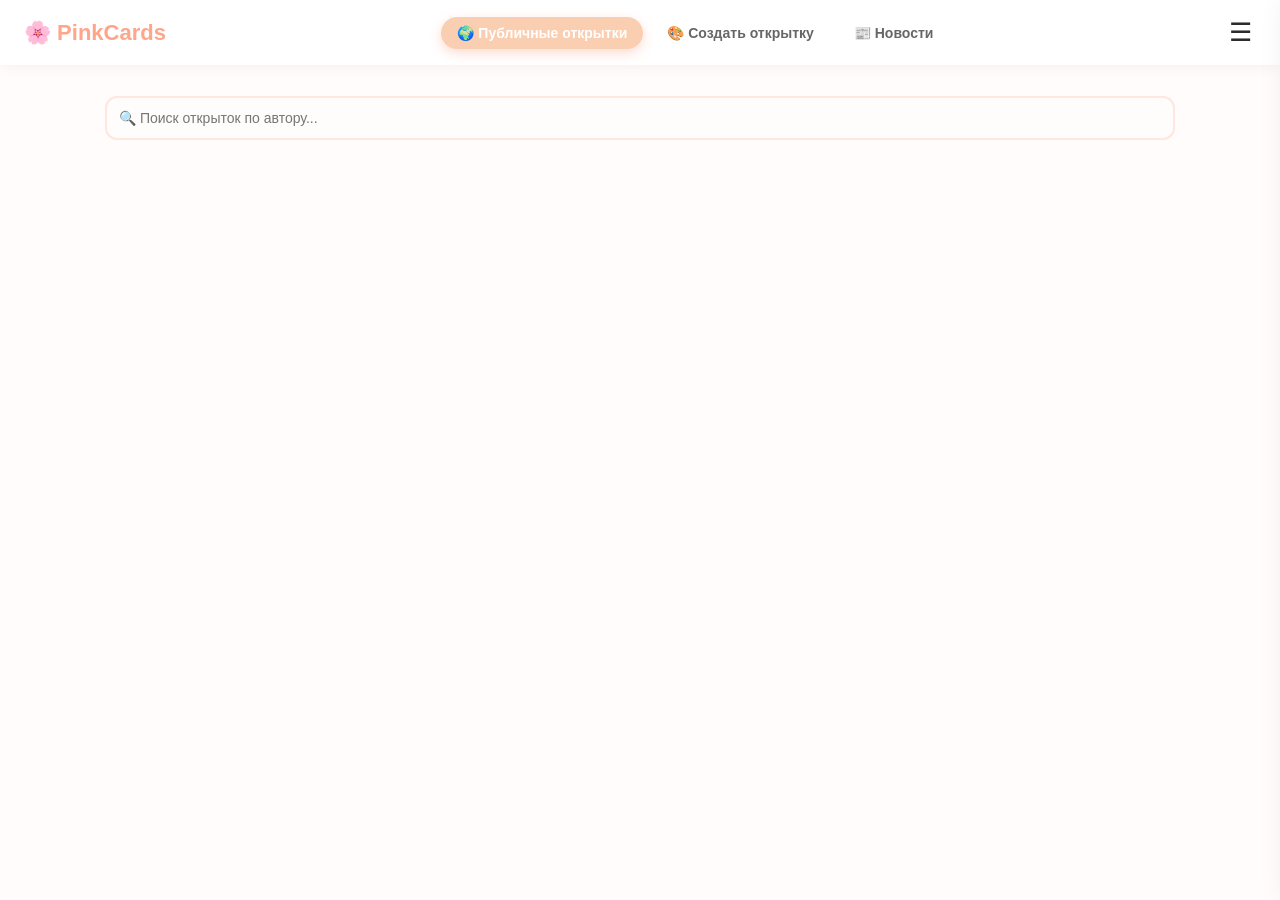
==== commit 643f1d9e: "глабальный апдейт" ====
--- a/index.html
+++ b/index.html
@@ -3,230 +3,310 @@
 <head>
     <meta charset="UTF-8">
     <meta name="viewport" content="width=device-width, initial-scale=1.0">
-    <title>Розовые Открытки ✨</title>
+    <title>PinkCards Pro</title>
     <link rel="stylesheet" href="style.css">
 </head>
 <body>
 
     <header class="site-header">
-        <div class="logo" id="siteLogo">🌸 PinkCards</div>
-        <button class="burger-menu" id="burgerBtn">☰</button>
+        <div class="header-left">
+            <div class="logo" id="siteLogoBtn">🌸 PinkCards</div>
+        </div>
+        <nav class="header-center-nav">
+            <button class="nav-inline-btn active" onclick="changeTab('feed')">🌍 Публичные открытки</button>
+            <button class="nav-inline-btn" onclick="changeTab('create')">🎨 Создать открытку</button>
+            <button class="nav-inline-btn" onclick="changeTab('news')">📰 Новости</button>
+        </nav>
+        <div class="header-right">
+            <button class="burger-menu" id="burgerBtn">☰</button>
+        </div>
     </header>
 
     <nav class="side-menu" id="sideMenu">
         <button class="close-menu" id="closeMenuBtn">×</button>
-        <div class="menu-items">
-            <a href="#" data-target="create">Создать открытку</a>
-            <a href="#" data-target="feed">Публичные открытки</a>
-            <a href="#" data-target="news">Новости</a>
-            <a href="#" data-target="admin" id="sideAdminLink" style="display:none;">Панель Админа (qweezer)</a>
+        
+        <div id="authSidebarBlock" class="sidebar-box">
+            <h4>🔐 Авторизация</h4>
+            <input type="text" id="usernameInput" placeholder="Ваш никнейм">
+            <input type="password" id="passwordInput" placeholder="Пароль">
+            <button id="loginBtn" class="primary-btn">Войти</button>
+            <button id="registerBtn" class="secondary-btn" style="margin-top:8px;">Зарегистрироваться</button>
+        </div>
+
+        <div id="userProfileSidebarBlock" class="sidebar-box" style="display: none;">
+            <div class="user-mini-profile">
+                <div id="sidebarLetterAvatar" class="letter-avatar">?</div>
+                <div>
+                    <p><strong id="sidebarUserName">User</strong></p>
+                    <span id="sidebarUserRole" class="role-badge">User</span>
+                </div>
+            </div>
+            <button id="logoutBtn" class="secondary-btn" style="margin-top:12px; width:100%;">Выйти</button>
+        </div>
+
+        <div class="menu-items" id="authMenuLinks" style="display: none;">
+            <a href="#" onclick="changeTab('profile')">👤 Настройки профиля</a>
+            <a href="#" onclick="changeTab('history')">📬 История (Входящие / Исходящие)</a>
+            <a href="#" onclick="changeTab('friends')">👥 Мои Друзья</a>
+            <a href="#" onclick="changeTab('admin')" id="adminLink" style="display:none; color: #ed4956; font-weight:bold;">🛠 Админ-Панель</a>
         </div>
     </nav>
 
     <main class="main-container">
-        
-        <div class="tabs-navigation">
-            <button class="tab-btn active" data-tab="create">Создать открытку</button>
-            <button class="tab-btn" data-tab="feed">Публичные открытки</button>
-            <button class="tab-btn" data-tab="news">Новости</button>
-            <button class="tab-btn" data-tab="admin" id="tabAdminLink" style="display:none;">Панель Админа</button>
-        </div>
-
-        <p class="site-intro">Добро пожаловать на PinkCards! Создавайте уникальные интерактивные открытки с анимациями, делитесь ими с друзьями или публикуйте в общей ленте.</p>
-
-        <section id="createTab" class="tab-content active">
+
+        <section id="feedTab" class="tab-content active">
+            <div class="search-container">
+                <input type="text" id="userSearchInput" class="search-input" placeholder="🔍 Поиск открыток по автору...">
+            </div>
+            <div id="instagramFeed" class="feed-grid"></div>
+        </section>
+
+        <section id="createTab" class="tab-content">
             <div class="editor-layout">
                 <div class="editor-panel">
-                    <h3>🎨 Настройка открытки</h3>
+                    <h3>Конструктор открытки</h3>
                     
-                    <div class="control-group">
-                        <label>Текст открытки:</label>
-                        <textarea id="cardText" placeholder="Напишите поздравление..."></textarea>
-                        <div class="row">
+                    <div class="editor-tabs">
+                        <button class="ed-tab-btn active" data-edtab="ed-text">Текст</button>
+                        <button class="ed-tab-btn" data-edtab="ed-btn">Кнопка</button>
+                        <button class="ed-tab-btn" data-edtab="ed-bg">Фон</button>
+                        <button class="ed-tab-btn" data-edtab="ed-decor">Декор и Спецэффекты</button>
+                    </div>
+
+                    <div id="ed-text" class="ed-tab-content active">
+                        <label>Текст поздравления</label>
+                        <textarea id="cardText" placeholder="Введите ваше праздничное послание..."></textarea>
+                        
+                        <label>Шрифт текста</label>
+                        <select id="cardFont">
+                            <option value="font-sans">Стандартный аккуратный</option>
+                            <option value="font-serif">Классический с засечками</option>
+                            <option value="font-cursive">Красивый рукописный</option>
+                        </select>
+                        
+                        <div class="flex-row" style="margin-bottom: 12px;">
                             <label><input type="checkbox" id="textCenter"> По центру</label>
-                            <label><input type="checkbox" id="textBold"> Жирный</label>
-                            <input type="color" id="textColor" value="#333333">
-                        </div>
-                    </div>
-
-                    <div class="control-group">
-                        <label>Настройка кнопки:</label>
+                            <label><input type="checkbox" id="textBold"> Жирный шрифт</label>
+                        </div>
+                        
+                        <div class="range-group">
+                            <label>Размер текста: <input type="range" id="textSize" min="14" max="40" value="20"></label>
+                        </div>
+                        <label>Цвет надписи: <input type="color" id="textColor" value="#2c2c2c"></label>
+                    </div>
+
+                    <div id="ed-btn" class="ed-tab-content">
+                        <label>Надпись на кнопке</label>
                         <input type="text" id="buttonText" value="Открыть открытку">
-                        <div class="row">
-                            <label>Фон: <input type="color" id="buttonBgColor" value="#faceb1"></label>
-                            <label>Текст: <input type="color" id="buttonTextColor" value="#ffffff"></label>
-                        </div>
-                        <label>Стиль кнопки:</label>
+                        
+                        <label>Стиль кнопки</label>
                         <select id="buttonStyle">
-                            <option value="rounded">Округлая</option>
-                            <option value="square">Квадратная</option>
-                            <option value="glow">Свечение</option>
+                            <option value="rounded">Округлая (Капсула)</option>
+                            <option value="glow">Неоновое свечение</option>
+                            <option value="glass">Матовое стекло</option>
                         </select>
-                        <label>Размер кнопки (отступы): <span id="sizeValue">50</span>px</label>
-                        <input type="range" id="buttonSize" min="20" max="80" value="50">
-                        <label>Фото на кнопку:</label>
-                        <input type="file" id="buttonPhotoInput" accept="image/*">
-                    </div>
-
-                    <div class="control-group">
-                        <label>Медиа и Эмодзи (Макс. 30):</label>
-                        <input type="file" id="photoUpload" accept="image/*">
-                        <label>Размер фото в открытке: <span id="photoSizeValue">100</span>px</label>
-                        <input type="range" id="photoSize" min="40" max="200" value="100">
-                        
-                        <div class="stickers-selector">
-                            <div id="stickersGrid" class="stickers-grid"></div>
-                            <div class="custom-emoji-row">
-                                <input type="text" id="customSticker" placeholder="Свой эмодзи" maxlength="2">
-                                <button id="addCustomSticker" type="button">Добавить</button>
+                        
+                        <div class="range-group">
+                            <label>Размер кнопки: <input type="range" id="buttonSize" min="12" max="24" value="16"></label>
+                        </div>
+                        
+                        <label>Фон кнопки: <input type="color" id="buttonBgColor" value="#faceb1"></label>
+                        <label>Текст кнопки: <input type="color" id="buttonTextColor" value="#ffffff"></label>
+                        <label>Изображение на кнопку: <input type="file" id="btnPhotoInput" accept="image/*"></label>
+                    </div>
+
+                    <div id="ed-bg" class="ed-tab-content">
+                        <label>Первый цвет градиента: <input type="color" id="bgColor1" value="#faceb1"></label>
+                        <label>Второй цвет градиента: <input type="color" id="bgColor2" value="#ffa58a"></label>
+                        <hr>
+                        <label>Загрузить PNG-паттерн (узор поверх фона): <input type="file" id="patternInput" accept="image/*"></label>
+                        <div class="range-group">
+                            <label>Размер картинок узора: <input type="range" id="patternSize" min="20" max="120" value="45"></label>
+                        </div>
+                        <div class="range-group">
+                            <label>Прозрачность узора: <input type="range" id="patternOpacity" min="5" max="100" value="35"></label>
+                        </div>
+                    </div>
+
+                    <div id="ed-decor" class="ed-tab-content">
+                        <label>Добавить фото в открытку: <input type="file" id="photoInput" accept="image/*"></label>
+                        <div class="range-group">
+                            <label>Размер добавленных фото: <input type="range" id="photoSizeRange" min="40" max="200" value="90"></label>
+                        </div>
+
+                        <label>Японские текстовые эмодзи (Кликните для добавления):</label>
+                        <div class="kaomoji-grid" id="kaomojiContainer"></div>
+
+                        <div class="flex-row" style="margin-top:10px;">
+                            <input type="text" id="customEmoji" maxlength="4" placeholder="Или вставьте свой эмодзи/символ">
+                            <button id="addCustomEmojiBtn" class="primary-btn" style="width:auto;">+</button>
+                        </div>
+
+                        <hr style="margin:15px 0;">
+                        <label>Какая анимация сработает при открытии?</label>
+                        <select id="animationType">
+                            <option value="gift">🎉 Подарок (Взрыв яркого конфетти)</option>
+                            <option value="poop">💩 Сюрприз (Падение с брызгами)</option>
+                            <option value="bouquet">💐 Букет (Разлетающиеся цветы)</option>
+                            <option value="fart">💨 Пук (Разящие волны газа)</option>
+                            <option value="fall">📦 Упало (Тяжелое падение с отскоком)</option>
+                        </select>
+                    </div>
+
+                    <div style="margin-top:20px; border-top: 1px solid #fee; padding-top:15px;">
+                        <label>Кому отправить открытку? (Никнейм)</label>
+                        <input type="text" id="receiverInput" placeholder="Оставьте пустым, если для всех в ленту">
+                        <label><input type="checkbox" id="isPrivate"> 🔒 Доступ только по прямой ссылке (Приватная)</label>
+                        <button id="publishBtn" class="primary-btn" style="margin-top:12px; font-size:16px;">🚀 Загрузить и опубликовать</button>
+                    </div>
+                </div>
+
+                <div class="preview-panel">
+                    <div class="preview-sticky-wrap">
+                        <h3>Интерактивный экран открытки</h3>
+                        <p class="hint-text">💡 Фото и эмодзи внутри экрана можно свободно перетаскивать мышкой или пальцем!</p>
+                        <div id="livePreview" class="card-stage">
+                            <div id="livePattern" class="pattern-layer"></div>
+                            <button id="liveBtn" class="card-action-btn"></button>
+                            <div id="liveContent" class="card-hidden-content">
+                                <div id="liveText" class="card-text"></div>
+                                <div id="liveMovableZone" class="movable-zone"></div>
                             </div>
-                        </div>
-                        <div id="selectedStickers" class="selected-items-list"></div>
-                        <div id="selectedPhotos" class="selected-items-list"></div>
-                    </div>
-
-                    <div class="control-group">
-                        <label>Кастомизация фона:</label>
-                        <div class="row">
-                            <label>Цвет 1: <input type="color" id="bgColor1" value="#faceb1"></label>
-                            <label>Цвет 2: <input type="color" id="bgColor2" value="#ffa58a"></label>
-                        </div>
-                        <label>PNG-Паттерн:</label>
-                        <input type="file" id="patternUpload" accept="image/*">
-                        <div class="row">
-                            <label>Размер паттерна: <span id="patternSizeValue">50</span>px</label>
-                            <input type="range" id="patternSize" min="20" max="150" value="50">
-                        </div>
-                        <div class="row">
-                            <label>Прозрачность: <span id="patternOpacityValue">40</span>%</label>
-                            <input type="range" id="patternOpacity" min="10" max="100" value="40">
-                        </div>
-                        <button id="clearPattern" type="button" class="secondary-btn">Удалить паттерн</button>
-                    </div>
-
-                    <div class="control-group">
-                        <label>Эффект при открытии открытки:</label>
-                        <div class="animations-list">
-                            <button type="button" class="anim-select-btn active" data-animation="gift">Подарок 🎁</button>
-                            <button type="button" class="anim-select-btn" data-animation="poop">Накакали 💩</button>
-                            <button type="button" class="anim-select-btn" data-animation="bouquet">Букет 💐</button>
-                            <button type="button" class="anim-select-btn" data-animation="fart">Пук 💨</button>
-                            <button type="button" class="anim-select-btn" data-animation="fall">Упало 📦</button>
-                        </div>
-                    </div>
-
-                    <div class="control-group">
-                        <label><input type="checkbox" id="isPrivate"> 🔒 Приватная открытка (только для друзей)</label>
-                    </div>
-
-                    <button id="saveCardBtn" class="primary-btn">✨ Опубликовать открытку</button>
-                </div>
-
-                <div class="preview-panel">
-                    <h3>👀 Живой предпросмотр</h3>
-                    <div id="livePreview" class="card-preview-box">
-                        <div id="livePattern" class="pattern-overlay"></div>
-                        <div class="preview-content">
-                            <button id="liveButton">Открыть открытку</button>
-                            <div id="liveText" class="hidden-preview-element"></div>
-                            <div id="liveStickers" class="hidden-preview-element"></div>
-                            <div id="livePhotos" class="hidden-preview-element"></div>
-                            <div id="animationStage"></div>
-                        </div>
-                    </div>
-                </div>
-            </div>
-        </section>
-
-        <section id="feedTab" class="tab-content">
-            <div id="instagramFeed" class="instagram-feed"></div>
+                            <div id="liveAmbient" class="ambient-layer"></div>
+                            <div id="liveAnim" class="anim-layer"></div>
+                        </div>
+                    </div>
+                </div>
+            </div>
+        </section>
+
+        <section id="historyTab" class="tab-content">
+            <div class="history-layout">
+                <div class="history-box">
+                    <h3>📥 Входящие открытки <span class="badge" id="incomingCount">0</span></h3>
+                    <p class="hint-text">Показываются открытки, присланные лично на ваш никнейм</p>
+                    <div id="incomingCards" class="compact-feed-list"></div>
+                </div>
+                <div class="history-box">
+                    <h3>📤 Исходящие открытки <span class="badge" id="outgoingCount">0</span></h3>
+                    <p class="hint-text">Открытки, которые вы лично адресовали другим людям</p>
+                    <div id="outgoingCards" class="compact-feed-list"></div>
+                </div>
+            </div>
+        </section>
+
+        <section id="profileTab" class="tab-content">
+            <div class="profile-header" id="myProfileBg">
+                <div class="profile-info-box">
+                    <div id="myLetterAvatar" class="letter-avatar large">?</div>
+                    <h2 id="myUsername">User</h2>
+                    <p id="myBio">О себе...</p>
+                </div>
+            </div>
+            <div class="editor-panel" style="margin-top:20px;">
+                <h3>Редактировать личную карточку</h3>
+                <label>Мини-биография</label>
+                <textarea id="editBio" placeholder="Пара слов о себе..."></textarea>
+                <button id="saveProfileBtn" class="primary-btn">Сохранить изменения</button>
+            </div>
+        </section>
+
+        <section id="viewUserTab" class="tab-content">
+            <div class="profile-header" id="viewUserBg">
+                <div class="profile-info-box">
+                    <div id="viewUserLetterAvatar" class="letter-avatar large">?</div>
+                    <h2 id="viewUsername">User</h2>
+                    <p id="viewBio">О себе...</p>
+                </div>
+            </div>
+            <h3 style="margin-top:20px;">Опубликованные открытки автора:</h3>
+            <div id="viewUserFeed" class="feed-grid"></div>
         </section>
 
         <section id="newsTab" class="tab-content">
-            <div id="newsAdminPanel" style="display:none; margin-bottom: 20px;" class="editor-panel">
-                <h3>Написать новость (Панель Администратора)</h3>
-                <textarea id="newsText" placeholder="Введите текст системной новости..."></textarea>
-                <button id="postNewsBtn" class="primary-btn">Опубликовать новость для всех</button>
-            </div>
-            <div id="newsContainer" class="news-list"></div>
+            <div id="adminNewsBlock" class="editor-panel" style="display:none; margin-bottom:20px;">
+                <h3>Написать объявление от Администрации</h3>
+                <textarea id="newsInput" placeholder="Текст важной новости для всех..."></textarea>
+                <button id="postNewsBtn" class="primary-btn">Разместить новость</button>
+            </div>
+            <div id="newsList"></div>
+        </section>
+
+        <section id="friendsTab" class="tab-content">
+            <div class="editor-panel">
+                <h3>Добавить человека в список друзей</h3>
+                <div class="flex-row">
+                    <input type="text" id="friendSearch" placeholder="Точный никнейм пользователя">
+                    <button id="addFriendBtn" class="primary-btn" style="width:auto;">Добавить</button>
+                </div>
+                <h4 style="margin-top:15px;">Ваш список друзей:</h4>
+                <ul id="friendsList" class="simple-list"></ul>
+            </div>
         </section>
 
         <section id="adminTab" class="tab-content">
             <div class="editor-panel">
-                <h2>🛠 Управление сайтом (Аккаунт: qweezer)</h2>
-                <div class="control-group">
-                    <label>Глобальный фоновый рисунок всего сайта:</label>
-                    <input type="file" id="adminSiteBg" accept="image/*">
-                    <button id="resetAdminBg" class="secondary-btn">Сбросить фон по умолчанию</button>
-                </div>
-                <div class="control-group">
-                    <label>Глобальный текстовый логотип сайта:</label>
-                    <input type="text" id="adminLogoText" value="🌸 PinkCards">
-                    <button id="saveAdminLogo" class="primary-btn" style="width: auto;">Обновить логотип</button>
-                </div>
-                <h3>Все открытки в системе (Включая приватные 🔒):</h3>
-                <div id="adminAllCardsGrid" class="instagram-feed"></div>
-            </div>
-        </section>
-
-        <section class="auth-section">
-            <div id="loginForm" class="editor-panel">
-                <h3>🔐 Авторизация / Регистрация</h3>
-                <div class="row">
-                    <input type="text" id="usernameInput" placeholder="Имя пользователя (Логин)">
-                    <input type="password" id="passwordInput" placeholder="Пароль">
-                </div>
-                <div class="row">
-                    <button id="loginBtn" class="primary-btn">Войти</button>
-                    <button id="registerBtn" class="secondary-btn">Зарегистрироваться</button>
-                </div>
-                <p style="font-size: 11px; color:#999; margin-top:5px;">*Для входа в панель администратора используйте логин: <b>qweezer</b></p>
-            </div>
-
-            <div id="userProfileBlock" class="editor-panel" style="display: none;">
-                <div class="profile-header">
-                    <p>Вы авторизованы как: <strong id="currentUserName">👤</strong> <span id="currentUserRole" class="role-badge">User</span></p>
-                    <button id="logoutBtn" class="secondary-btn" style="width:auto; padding: 5px 15px;">Выйти</button>
-                </div>
-
-                <div class="social-grid">
-                    <div class="friends-management">
-                        <h4>👥 Добавить друга</h4>
-                        <div class="row">
-                            <input type="text" id="friendNameInput" placeholder="Имя друга">
-                            <button id="addFriendBtn" class="primary-btn" style="width:auto;">Добавить</button>
-                        </div>
-                        <ul id="friendsList" class="friends-list"></ul>
-                    </div>
-
-                    <div class="history-management">
-                        <h4>📨 Архивы трансляций открыток</h4>
-                        <div class="history-triggers-row">
-                            <div class="history-tab-trigger" id="historyInTrigger">
-                                📥 Входящие открытки
-                                <div class="history-popover" id="historyInPopover">Нет входящих</div>
-                            </div>
-                            <div class="history-tab-trigger" id="historyOutTrigger">
-                                📤 Исходящие открытки
-                                <div class="history-popover" id="historyOutPopover">Нет исходящих</div>
-                            </div>
-                        </div>
-                    </div>
+                <h2>Панель Сверхпользователя (qweezer)</h2>
+                
+                <h3 style="margin-top:15px; color:var(--orange)">🎨 Полное изменение дизайна сайта</h3>
+                <label>Основной цвет интерфейса (Кнопки, рамки): <input type="color" id="admMainColor" value="#faceb1"></label>
+                <label>Акцентный цвет (Наведение, выделение): <input type="color" id="admAccentColor" value="#ffa58a"></label>
+                <label>Цвет подложки сайта (Body): <input type="color" id="admBgColor" value="#fffcfb"></label>
+                <label>Текст логотипа: <input type="text" id="globalLogo" value="🌸 PinkCards"></label>
+                <label>Загрузить изображение на фон всего сайта: <input type="file" id="globalBg" accept="image/*"></label>
+                <button id="saveGlobalSettings" class="primary-btn" style="margin-top:10px;">⚡ Применить дизайн глобально</button>
+                
+                <h3 style="margin-top:25px; color:red;">🔐 Реестр аккаунтов и паролей сети</h3>
+                <div style="overflow-x:auto;">
+                    <table class="admin-table">
+                        <thead><tr><th>Логин</th><th>Действующий пароль</th><th>Привилегии</th></tr></thead>
+                        <tbody id="adminUserTable"></tbody>
+                    </table>
                 </div>
             </div>
         </section>
     </main>
 
+    <div class="modal" id="logoMenuModal">
+        <div class="modal-content">
+            <button class="close-modal" onclick="closeModal('logoMenuModal')">✖</button>
+            <h2>ℹ Информационный хаб проекта</h2>
+            <div class="info-block" style="margin-top:15px;">
+                <h4>1. Описание концепции сайта</h4>
+                <p><strong>PinkCards</strong> — это интерактивное пространство милоты и сюрпризов. Наша главная фишка в том, что открытки не показывают свое содержимое сразу. Чтобы прочитать текст и увидеть скрытые медиафайлы, получатель обязан нажать на кнопку действия, которая запускает каскад проработанных физических микро-анимаций частиц!</p>
+            </div>
+            <div class="info-block">
+                <h4>2. Порядок создания открыток</h4>
+                <p>Перейдите в раздел «Создать открытку». Настройте шрифты, цвета, добавьте узоры (паттерны), загрузите фотографии и добавьте текстовые Каомодзи-стикеры. Вы можете перетаскивать декоративные элементы прямо по экрану предпросмотра, формируя уникальный коллаж.</p>
+            </div>
+            <div class="info-block" id="adminSuggestionsRow" style="display:none; border-left: 4px solid red; background: #fff5f5;">
+                <h4>3. Поступающие предложения (Только для Администратора)</h4>
+                <div id="suggestionsContainer" style="font-size:13px; font-family:monospace; max-height:150px; overflow-y:auto; padding:5px;"></div>
+            </div>
+        </div>
+    </div>
+
     <div class="modal" id="cardModal">
-        <div class="modal-content">
-            <button class="close-modal" id="closeModalBtn">×</button>
-            <div id="modalCardRenderStage"></div>
-            <div class="modal-comments-section">
-                <h4>💬 Комментарии пользователей</h4>
-                <div id="modalCommentsList" class="comments-list"></div>
-                <div id="addCommentForm" class="row" style="margin-top: 15px;">
-                    <input type="text" id="commentTextInput" placeholder="Оставьте ваше мнение...">
-                    <button id="submitCommentBtn" class="primary-btn" style="width: auto;">Отправить</button>
+        <div class="modal-content card-modal-width">
+            <button class="close-modal" id="closeCardModalBtn">✖</button>
+            
+            <div id="modalStage" class="card-stage" style="height: 380px;">
+                <div id="modalPattern" class="pattern-layer"></div>
+                <button id="modalBtn" class="card-action-btn"></button>
+                <div id="modalContent" class="card-hidden-content">
+                    <div id="modalText" class="card-text"></div>
+                    <div id="modalMovableZone" class="movable-zone"></div>
+                </div>
+                <div id="modalAmbient" class="ambient-layer"></div>
+                <div id="modalAnim" class="anim-layer"></div>
+            </div>
+
+            <div class="comments-section">
+                <h4>Обсуждение открытки:</h4>
+                <div id="commentsList" class="comments-list"></div>
+                <div class="flex-row" id="commentForm" style="display:none; margin-top:8px;">
+                    <input type="text" id="commentText" placeholder="Напишите комментарий...">
+                    <button id="sendCommentBtn" class="primary-btn" style="width:auto; padding:10px 15px;">➤</button>
                 </div>
             </div>
         </div>
--- a/style.css
+++ b/style.css
@@ -1,188 +1,171 @@
-/* Переменные согласно ТЗ */
+/* Динамические CSS-переменные, управляемые админом */
 :root {
-    --pink-main: #faceb1;
-    --orange-sub: #ffa58a;
-    --text-color: #333333;
-    --bg-white: #ffffff;
-    --light-gray: #fcfcfc;
+    --pink: #faceb1;
+    --orange: #ffa58a;
+    --bg: #fffcfb;
+    --text: #2c2c2c;
+    --white: #ffffff;
+    --shadow: 0 10px 25px rgba(250, 165, 138, 0.25);
+    --shadow-btn: 0 4px 12px rgba(250, 165, 138, 0.4);
+    --radius: 16px;
+    --trans: cubic-bezier(0.4, 0, 0.2, 1) 0.3s;
 }
 
-body {
-    margin: 0;
-    font-family: -apple-system, BlinkMacSystemFont, "Segoe UI", Roboto, Helvetica, Arial, sans-serif;
-    background-color: var(--light-gray);
-    color: var(--text-color);
+* { box-sizing: border-box; margin: 0; padding: 0; font-family: -apple-system, BlinkMacSystemFont, "Segoe UI", Roboto, sans-serif; }
+body { background: var(--bg); color: var(--text); padding-top: 75px; transition: background 0.3s, color 0.3s; }
+
+/* Шрифты открыток */
+.font-sans { font-family: sans-serif; }
+.font-serif { font-family: Georgia, serif; }
+.font-cursive { font-family: 'Courier New', cursive; font-style: italic; }
+
+/* Линейная Шапка Сайта */
+.site-header { 
+    position: fixed; top: 0; left: 0; width: 100%; height: 65px; 
+    background: var(--white); display: flex; align-items: center; 
+    justify-content: space-between; padding: 0 24px; z-index: 1000; 
+    box-shadow: 0 2px 15px rgba(0,0,0,0.05); 
+}
+.header-left { display: flex; align-items: center; }
+.logo { font-size: 22px; font-weight: 900; color: var(--orange); cursor: pointer; user-select: none; transition: transform 0.2s; }
+.logo:hover { transform: scale(1.03); }
+
+.header-center-nav { display: flex; gap: 8px; align-items: center; }
+.nav-inline-btn { 
+    background: none; border: none; padding: 8px 16px; font-size: 14px; 
+    font-weight: 600; color: #666; cursor: pointer; border-radius: 20px; 
+    transition: var(--trans); 
+}
+.nav-inline-btn:hover { background: rgba(250, 206, 177, 0.15); color: var(--orange); }
+.nav-inline-btn.active { background: var(--pink); color: var(--white); box-shadow: var(--shadow-btn); }
+
+@media (max-width: 768px) {
+    .header-center-nav { display: none; } /* На смартфонах прячется в бургер */
 }
 
-/* Шапка сайта */
-.site-header {
-    background: linear-gradient(135deg, var(--pink-main), var(--orange-sub));
-    padding: 12px 20px;
-    display: flex;
-    justify-content: space-between;
-    align-items: center;
-    color: var(--bg-white);
-    box-shadow: 0 2px 10px rgba(0,0,0,0.05);
-    position: sticky;
-    top: 0;
-    z-index: 100;
+.burger-menu { background: none; border: none; font-size: 26px; color: var(--text); cursor: pointer; padding: 4px; }
+
+/* Боковое меню */
+.side-menu { position: fixed; top: 0; right: -320px; width: 300px; height: 100%; background: var(--white); box-shadow: -10px 0 30px rgba(0,0,0,0.1); z-index: 1001; transition: var(--trans); padding: 24px; overflow-y: auto; }
+.side-menu.active { right: 0; }
+.close-menu { font-size: 32px; background: none; border: none; float: right; cursor: pointer; color: #aaa; line-height: 20px; }
+.menu-items { margin-top: 20px; display: flex; flex-direction: column; gap: 4px; }
+.menu-items a { text-decoration: none; color: var(--text); padding: 12px 16px; border-radius: 8px; font-weight: 600; transition: var(--trans); }
+.menu-items a:hover { background: rgba(250, 206, 177, 0.15); color: var(--orange); padding-left: 22px; }
+
+/* Буквенные аватарки */
+.letter-avatar { 
+    width: 40px; height: 40px; border-radius: 50%; 
+    background: linear-gradient(135deg, var(--pink), var(--orange)); 
+    color: var(--white); display: flex; align-items: center; 
+    justify-content: center; font-weight: bold; font-size: 16px; 
+    text-transform: uppercase; box-shadow: var(--shadow-btn);
 }
+.letter-avatar.large { width: 85px; height: 85px; font-size: 36px; border: 3px solid var(--white); }
 
-.logo {
-    font-size: 22px;
-    font-weight: 800;
-    cursor: pointer;
-    letter-spacing: -0.5px;
+/* Идеальные округлые и сочные кнопки ВЕЗДЕ */
+.primary-btn { 
+    background: linear-gradient(135deg, var(--pink), var(--orange)); 
+    color: var(--white); border: none; padding: 11px 24px; 
+    border-radius: 25px; font-weight: 700; font-size: 14px; 
+    cursor: pointer; width: 100%; transition: var(--trans); 
+    box-shadow: var(--shadow-btn); display: inline-block; text-align: center;
 }
+.primary-btn:hover { transform: translateY(-2px); box-shadow: 0 6px 20px rgba(250, 165, 138, 0.6); }
+.primary-btn:active { transform: translateY(0); }
 
-.burger-menu {
-    background: none;
-    border: none;
-    color: var(--bg-white);
-    font-size: 26px;
-    cursor: pointer;
+.secondary-btn { background: #f5f5f5; color: #555; border: none; padding: 11px 24px; border-radius: 25px; font-weight: 600; cursor: pointer; width: 100%; transition: var(--trans); }
+.secondary-btn:hover { background: #e0e0e0; color: #2c2c2c; }
+
+/* Сетки и Элементы интерфейса */
+.main-container { max-width: 1100px; margin: 0 auto; padding: 15px; }
+.tab-content { display: none; animation: slideUp 0.4s ease; }
+.tab-content.active { display: block; }
+@keyframes slideUp { from { opacity: 0; transform: translateY(15px); } to { opacity: 1; transform: translateY(0); } }
+
+.sidebar-box, .editor-panel, .history-box { background: var(--white); padding: 24px; border-radius: var(--radius); box-shadow: var(--shadow); margin-bottom: 24px; border: 1px solid rgba(250,206,177,0.15); }
+.flex-row { display: flex; gap: 12px; align-items: center; }
+.range-group { margin: 12px 0; }
+input[type="text"], input[type="password"], textarea, select { width: 100%; padding: 12px; margin: 6px 0 16px; border: 2px solid #ffe6de; border-radius: 12px; outline: none; font-size: 14px; transition: var(--trans); background: #fffcfc; }
+input:focus, textarea:focus, select:focus { border-color: var(--orange); background: var(--white); box-shadow: 0 0 8px rgba(250, 165, 138, 0.2); }
+textarea { resize: vertical; min-height: 80px; }
+
+/* Редактор */
+.editor-layout { display: grid; grid-template-columns: 1.1fr 0.9fr; gap: 30px; }
+@media (max-width: 850px) { .editor-layout { grid-template-columns: 1fr; } }
+.editor-tabs { display: flex; gap: 4px; margin-bottom: 20px; border-bottom: 2px solid #fee; padding-bottom: 8px; overflow-x: auto; }
+.ed-tab-btn { background: none; border: none; padding: 10px 16px; font-weight: 700; color: #888; cursor: pointer; transition: var(--trans); border-radius: 8px; white-space: nowrap; }
+.ed-tab-btn:hover { color: var(--orange); background: #fff0eb; }
+.ed-tab-btn.active { color: var(--white); background: var(--orange); }
+.ed-tab-content { display: none; }
+.ed-tab-content.active { display: block; }
+
+.kaomoji-grid { display: grid; grid-template-columns: repeat(auto-fill, minmax(90px, 1fr)); gap: 6px; margin: 10px 0; max-height: 120px; overflow-y: auto; padding: 5px; border: 1px dashed var(--pink); border-radius: 8px; }
+.km-btn { background: #fff; border: 1px solid #fdd; padding: 6px; border-radius: 6px; font-size: 12px; cursor: pointer; text-align: center; transition: var(--trans); }
+.km-btn:hover { background: var(--pink); color: white; transform: scale(1.05); }
+
+/* Лента постов */
+.feed-grid { display: grid; grid-template-columns: 1fr; gap: 32px; max-width: 550px; margin: 0 auto; }
+.post-card { background: var(--white); border-radius: var(--radius); box-shadow: var(--shadow); overflow: hidden; border: 1px solid rgba(250,206,177,0.2); transition: transform 0.3s; }
+.post-header { display: flex; align-items: center; padding: 14px 20px; gap: 12px; cursor: pointer; background: #fffefe; }
+.post-actions { padding: 14px 20px; display: flex; gap: 20px; border-top: 1px solid #fff5f2; }
+.icon-btn { background: none; border: none; font-size: 16px; font-weight: bold; cursor: pointer; color: var(--text); display: flex; align-items: center; gap: 6px; }
+
+/* --- ФИЗИЧЕСКИЙ ДВИЖОК И СЦЕНА --- */
+.card-stage { position: relative; width: 100%; height: 350px; border-radius: 12px; display: flex; align-items: center; justify-content: center; overflow: hidden; box-shadow: inset 0 0 20px rgba(0,0,0,0.05); }
+.pattern-layer { position: absolute; top:0; left:0; width:100%; height:100%; pointer-events: none; z-index: 1; }
+.movable-zone { position: absolute; top: 0; left: 0; width: 100%; height: 100%; z-index: 4; pointer-events: none; }
+
+/* Стили элементов перетаскивания */
+.draggable-item { 
+    position: absolute; cursor: move; user-select: none; 
+    pointer-events: auto; will-change: transform; display: inline-block;
+    transition: box-shadow 0.2s;
 }
+.draggable-item:active { cursor: grabbing; filter: brightness(0.9); }
+.draggable-img { border-radius: 12px; box-shadow: 0 4px 10px rgba(0,0,0,0.15); object-fit: cover; }
+.draggable-emoji { font-size: 32px; display: block; line-height: 1; }
 
-/* Адаптивное боковое меню */
-.side-menu {
-    position: fixed;
-    top: 0;
-    right: -320px;
-    width: 280px;
-    height: 100%;
-    background: var(--bg-white);
-    box-shadow: -4px 0 20px rgba(0,0,0,0.1);
-    z-index: 1000;
-    transition: right 0.3s cubic-bezier(0.4, 0, 0.2, 1);
-    padding: 25px;
-    box-sizing: border-box;
-}
+.card-action-btn { position: relative; z-index: 10; border: none; cursor: pointer; font-weight: bold; transition: transform 0.2s; box-shadow: 0 4px 15px rgba(0,0,0,0.15); }
+.card-action-btn:hover { transform: scale(1.06); }
+.btn-glass { background: rgba(255,255,255,0.25)!important; backdrop-filter: blur(12px); border: 1px solid rgba(255,255,255,0.4)!important; }
 
-.side-menu.active { right: 0; }
-.close-menu { float: right; background: none; border: none; font-size: 30px; cursor: pointer; color: #999; }
-.menu-items { margin-top: 50px; display: flex; flex-direction: column; gap: 18px; }
-.menu-items a { text-decoration: none; color: var(--text-color); font-weight: 600; font-size: 16px; padding: 10px; border-radius: 8px; transition: background 0.2s; }
-.menu-items a:hover { background: #fff0eb; color: var(--orange-sub); }
+.card-hidden-content { display: none; z-index: 3; width: 100%; height: 100%; position: absolute; top:0; left:0; padding: 24px; box-sizing: border-box; }
+.card-hidden-content.visible { display: block; animation: superBounce 0.65s cubic-bezier(0.175, 0.885, 0.32, 1.25) forwards; }
+@keyframes superBounce { from { opacity: 0; transform: scale(0.85); } to { opacity: 1; transform: scale(1); } }
+.card-text { margin-bottom: 15px; text-shadow: 0 1px 2px rgba(255,255,255,0.6); pointer-events: none; word-wrap: break-word; }
 
-/* Контейнеры разметки */
-.main-container { max-width: 935px; margin: 25px auto; padding: 0 20px; box-sizing: border-box; }
-.tabs-navigation { display: flex; gap: 8px; margin-bottom: 20px; overflow-x: auto; padding-bottom: 5px; }
-.tab-btn { background: var(--bg-white); border: 1px solid #e6e6e6; padding: 8px 16px; border-radius: 20px; cursor: pointer; font-weight: 600; font-size: 13px; color: #555; transition: all 0.2s; white-space: nowrap; }
-.tab-btn.active, .tab-btn:hover { background: var(--pink-main); color: var(--bg-white); border-color: var(--pink-main); }
-.site-intro { font-size: 13px; color: #8e8e8e; text-align: center; margin-bottom: 25px; }
+/* Оверлеи Анимации */
+.ambient-layer { position: absolute; top:0; left:0; width:100%; height:100%; pointer-events:none; z-index: 2; display:none; }
+.ambient-layer.active { display:block; }
+.ambient-emoji { position: absolute; transition: transform 0.5s; font-size: 26px; }
 
-/* Скрытие табов */
-.tab-content { display: none; }
-.tab-content.active { display: block; }
+.anim-layer { position: absolute; top:0; left:0; width:100%; height:100%; pointer-events:none; z-index: 20; }
+.particle { position: absolute; font-size: 26px; animation: blowOut 2.2s forwards cubic-bezier(0.1, 0.8, 0.3, 1); }
+@keyframes blowOut { 0% { transform: translate(0,0) scale(1.3) rotate(0deg); opacity: 1; } 100% { transform: translate(var(--dx), var(--dy)) scale(0.4) rotate(360deg); opacity: 0; } }
+.falling-obj { position: absolute; left: calc(50% - 25px); font-size: 50px; top: -60px; z-index: 25; }
+.fall-gift-anim { animation: dropBox 1.2s forwards cubic-bezier(0.25, 0.46, 0.45, 0.94); }
+.fall-poop-anim { animation: dropPoop 0.8s forwards ease-in; }
+.fall-shake-anim { animation: dropHeavy 1.1s forwards cubic-bezier(0.6, -0.28, 0.735, 0.045); }
 
-/* Редактор компоновки */
-.editor-layout { display: grid; grid-template-columns: 1fr 1fr; gap: 25px; align-items: start; }
-@media (max-width: 768px) { .editor-layout { grid-template-columns: 1fr; } }
+@keyframes dropBox { 0% { top: -60px; } 50% { top: 40%; transform: scaleY(0.8) scaleX(1.2); } 65% { top: 25%; } 80% { top: 40%; transform: scaleY(0.9) scaleX(1.1); } 100% { top: 38%; transform: scale(1); } }
+@keyframes dropPoop { 0% { top:-60px; transform: scale(0.5); } 80% { top:45%; transform: scale(1.2); } 100% { top:45%; transform: scale(1.4) scaleY(0.5); opacity:0; } }
+@keyframes dropHeavy { 0% { top:-60px; } 70% { top:40%; } 75% { top:35%; } 85% { top:42%; } 90% { top:39%; } 100% { top:40%; } }
 
-.editor-panel, .preview-panel { background: var(--bg-white); padding: 20px; border-radius: 12px; border: 1px solid #dbdbdb; box-sizing: border-box; margin-bottom: 20px; }
-.editor-panel h3, .preview-panel h3 { margin-top: 0; margin-bottom: 15px; font-size: 16px; font-weight: 600; border-bottom: 1px solid #efefef; padding-bottom: 10px; }
-.control-group { border-bottom: 1px solid #f1f1f1; padding-bottom: 15px; margin-bottom: 15px; }
-.control-group label { display: block; font-weight: 600; margin-bottom: 6px; font-size: 12px; color: #262626; }
+/* Истории и Модалки */
+.history-layout { display: grid; grid-template-columns: 1fr 1fr; gap: 20px; }
+@media (max-width: 768px) { .history-layout { grid-template-columns: 1fr; } }
+.compact-feed-list { display: flex; flex-direction: column; gap: 12px; margin-top: 15px; }
 
-textarea, input[type="text"], input[type="password"], select { width: 100%; padding: 10px; border-radius: 6px; border: 1px solid #dbdbdb; background: #fafafa; font-size: 13px; box-sizing: border-box; }
-textarea { height: 70px; resize: vertical; }
-.row { display: flex; gap: 8px; align-items: center; margin-bottom: 8px; flex-wrap: wrap; }
+.modal { position: fixed; top:0; left:0; width:100%; height:100%; background: rgba(0,0,0,0.65); backdrop-filter: blur(4px); display: none; align-items: center; justify-content: center; z-index: 2000; padding: 16px; }
+.modal-content { background: var(--white); width: 100%; max-width: 520px; border-radius: var(--radius); padding: 24px; position: relative; box-shadow: 0 15px 40px rgba(0,0,0,0.2); animation: popModal 0.3s cubic-bezier(0.34, 1.56, 0.64, 1); }
+@keyframes popModal { from { transform: scale(0.85); opacity: 0; } to { transform: scale(1); opacity: 1; } }
+.close-modal { position: absolute; top: 16px; right: 16px; background: #fff; border: 1px solid #ddd; width: 34px; height: 34px; border-radius: 50%; font-size: 16px; cursor: pointer; display: flex; align-items: center; justify-content: center; box-shadow: 0 2px 8px rgba(0,0,0,0.1); z-index: 2100; }
+.close-modal:hover { color: red; border-color: red; }
 
-/* Кастомные элементы кнопок */
-.primary-btn { background: var(--pink-main); color: var(--bg-white); border: 1px solid var(--pink-main); padding: 10px 20px; border-radius: 6px; font-weight: 600; font-size: 13px; cursor: pointer; width: 100%; transition: background 0.2s; }
-.primary-btn:hover { background: var(--orange-sub); border-color: var(--orange-sub); }
-.secondary-btn { background: #fafafa; color: #262626; border: 1px solid #dbdbdb; padding: 10px 20px; border-radius: 6px; font-weight: 600; font-size: 13px; cursor: pointer; width: 100%; }
-
-/* Контейнер интерактивного предпросмотра открытки */
-.card-preview-box { position: relative; width: 100%; min-height: 400px; border-radius: 8px; overflow: hidden; display: flex; align-items: center; justify-content: center; border: 1px solid #dbdbdb; box-sizing: border-box; }
-.pattern-overlay { position: absolute; width: 100%; height: 100%; top: 0; left: 0; pointer-events: none; overflow: hidden; z-index: 1; }
-.preview-content { position: relative; z-index: 5; width: 90%; text-align: center; display: flex; flex-direction: column; align-items: center; justify-content: center; }
-
-/* Сетка эмодзи */
-.stickers-grid { display: flex; flex-wrap: wrap; gap: 6px; margin: 10px 0; max-height: 100px; overflow-y: auto; padding: 5px; border: 1px solid #efefef; border-radius: 6px; }
-.sticker { font-size: 20px; cursor: pointer; transition: transform 0.1s ease; user-select: none; }
-.sticker:hover { transform: scale(1.25); }
-.custom-emoji-row { display: flex; gap: 5px; width: 100%; margin-top: 5px; }
-.custom-emoji-row input { width: 70px; text-align: center; }
-.custom-emoji-row button { width: auto; padding: 0 15px; font-size: 12px; background: #fff; border: 1px solid #ccc; border-radius: 6px; cursor: pointer; }
-.selected-items-list { display: flex; flex-wrap: wrap; gap: 4px; margin-top: 8px; }
-.sticker-item, .photo-item { background: #f5f5f5; padding: 4px 8px; border-radius: 12px; font-size: 11px; display: flex; align-items: center; gap: 6px; border: 1px solid #e1e1e1; }
-.sticker-item span, .photo-item span { color: #ed4956; cursor: pointer; font-weight: bold; }
-
-.animations-list { display: flex; flex-wrap: wrap; gap: 5px; }
-.anim-select-btn { background: #fff; border: 1px solid #dbdbdb; padding: 6px 12px; border-radius: 20px; cursor: pointer; font-size: 12px; font-weight: 500; }
-.anim-select-btn.active { background: var(--orange-sub); color: #fff; border-color: var(--orange-sub); }
-
-/* Элементы отображения после раскрытия открытки */
-.hidden-preview-element { display: none; margin-top: 15px; opacity: 0; }
-.hidden-preview-element.visible { display: block; animation: instaFadeIn 0.5s cubic-bezier(0.1, 0.8, 0.3, 1) forwards; }
-
-@keyframes instaFadeIn { from { opacity: 0; transform: scale(0.95) translateY(10px); } to { opacity: 1; transform: scale(1) translateY(0); } }
-
-/* Инстаграм-лента */
-.instagram-feed { display: flex; flex-direction: column; gap: 28px; max-width: 470px; margin: 0 auto; }
-.insta-post { background: var(--bg-white); border-radius: 8px; border: 1px solid #dbdbdb; overflow: hidden; box-sizing: border-box; }
-.post-header { display: flex; align-items: center; padding: 10px 14px; gap: 10px; border-bottom: 1px solid #efefef; }
-.post-avatar { width: 32px; height: 32px; border-radius: 50%; background: linear-gradient(45deg, #f09433 0%, #e6683c 25%, #dc2743 50%, #cc2366 75%, #bc1888 100%); display: flex; align-items: center; justify-content: center; color: #fff; font-weight: bold; font-size: 13px; border: 2px solid #fff; box-shadow: 0 0 0 1px #ccc; }
-.post-meta { display: flex; flex-direction: column; }
-.post-user { font-weight: 600; font-size: 13px; color: #262626; }
-.post-date { font-size: 10px; color: #8e8e8e; margin-top: 1px; }
-.post-card-trigger-zone { cursor: pointer; position: relative; display: flex; align-items: center; justify-content: center; overflow: hidden; min-height: 250px; }
-
-.post-actions { padding: 10px 14px; display: flex; gap: 16px; border-top: 1px solid #efefef; }
-.action-btn { background: none; border: none; cursor: pointer; font-size: 20px; display: flex; align-items: center; gap: 5px; padding: 0; color: #262626; }
-.action-btn span { font-size: 13px; font-weight: 600; }
-
-/* Новости */
-.news-item { background: #fff; padding: 15px; border-radius: 8px; margin-bottom: 12px; border: 1px solid #dbdbdb; border-left: 4px solid var(--orange-sub); }
-.news-item strong { font-size: 11px; color: #8e8e8e; }
-.news-item p { margin: 8px 0 0 0; font-size: 13px; line-height: 1.4; }
-
-/* Секция профиля и друзья */
-.auth-section { margin-top: 40px; }
-.profile-header { display: flex; justify-content: space-between; align-items: center; border-bottom: 1px solid #efefef; padding-bottom: 10px; margin-bottom: 15px; }
-.role-badge { background: #3897f0; color: #fff; font-size: 10px; padding: 2px 6px; border-radius: 4px; font-weight: bold; margin-left: 5px; }
-.social-grid { display: grid; grid-template-columns: 1fr 1fr; gap: 20px; }
-@media (max-width: 600px) { .social-grid { grid-template-columns: 1fr; } }
-.friends-list { padding-left: 20px; font-size: 13px; margin: 10px 0; }
-
-/* Архивы трансляций (Входящие/Исходящие) */
-.history-triggers-row { display: flex; gap: 15px; margin-top: 10px; }
-.history-tab-trigger { position: relative; background: #fafafa; border: 1px solid #dbdbdb; padding: 10px; border-radius: 6px; font-size: 12px; font-weight: 600; cursor: pointer; width: 100%; text-align: center; user-select: none; }
-.history-popover { display: none; position: absolute; bottom: 100%; left: 0; width: 100%; background: #fff; border: 1px solid #dbdbdb; border-radius: 6px; box-shadow: 0 -4px 15px rgba(0,0,0,0.08); z-index: 100; padding: 8px; box-sizing: border-box; font-weight: normal; font-size: 11px; max-height: 120px; overflow-y: auto; text-align: left; }
-.history-tab-trigger:hover .history-popover { display: block; }
-.popover-item { padding: 4px 0; border-bottom: 1px solid #f1f1f1; color: #3897f0; cursor: pointer; }
-
-/* Модальные окна */
-.modal { position: fixed; top: 0; left: 0; width: 100%; height: 100%; background: rgba(0,0,0,0.65); z-index: 2000; display: none; align-items: center; justify-content: center; padding: 15px; box-sizing: border-box; }
-.modal-content { background: #fff; width: 100%; max-width: 550px; border-radius: 12px; padding: 20px; position: relative; max-height: 90vh; overflow-y: auto; box-sizing: border-box; }
-.close-modal { position: absolute; top: 10px; right: 15px; background: none; border: none; font-size: 30px; cursor: pointer; color: #555; z-index: 10; }
-.comments-list { max-height: 150px; overflow-y: auto; border: 1px solid #f1f1f1; padding: 8px; border-radius: 6px; background: #fafafa; margin-top: 10px; }
-.comments-list p { margin: 4px 0; font-size: 12px; line-height: 1.3; }
-
-/* ==================== СИСТЕМА ЧАСТИЦ И АНИМАЦИЙ ==================== */
-
-/* Конфетти и цветы */
-.particle { position: absolute; pointer-events: none; font-size: 20px; z-index: 20; animation: explodeAndFly 1s cubic-bezier(0.1, 0.8, 0.3, 1) forwards; }
-@keyframes explodeAndFly {
-    0% { transform: translate(0, 0) scale(1) rotate(0deg); opacity: 1; }
-    100% { transform: translate(var(--dx), var(--dy)) scale(0.5) rotate(360deg); opacity: 0; }
-}
-
-/* Падение объектов (Коробка, Какашка) */
-.falling-element { position: absolute; left: 50%; transform: translateX(-50%); font-size: 45px; z-index: 20; top: -60px; animation: bounceDrop 0.8s cubic-bezier(0.25, 0.46, 0.45, 0.94) forwards; }
-@keyframes bounceDrop {
-    0% { top: -60px; }
-    60% { top: 40%; }
-    75% { top: 25%; }
-    90% { top: 40%; }
-    100% { top: 35%; }
-}
-
-/* Волна газов (Пук) */
-.fart-cloud { position: absolute; font-size: 30px; z-index: 20; opacity: 0; transform: scale(0.5); animation: gasSpread 1.2s ease-out forwards; }
-@keyframes gasSpread {
-    0% { transform: translate(0,0) scale(0.4); opacity: 0; }
-    20% { opacity: 0.7; }
-    100% { transform: translate(var(--gx), var(--gy)) scale(1.8); opacity: 0; }
-}+.info-block { margin-bottom: 15px; padding-bottom: 10px; border-bottom: 1px dashed #eee; font-size: 14px; line-height: 1.5; }
+.admin-table { width: 100%; border-collapse: collapse; margin-top: 10px; font-size: 13px; }
+.admin-table th, .admin-table td { border: 1px solid #fee; padding: 10px; text-align: left; }
+.admin-table th { background: var(--pink); color: white; }
+.hint-text { font-size: 12px; color: #888; margin-top: 2px; }
+.badge { background: var(--orange); color: white; padding: 2px 8px; border-radius: 10px; font-size: 12px; }
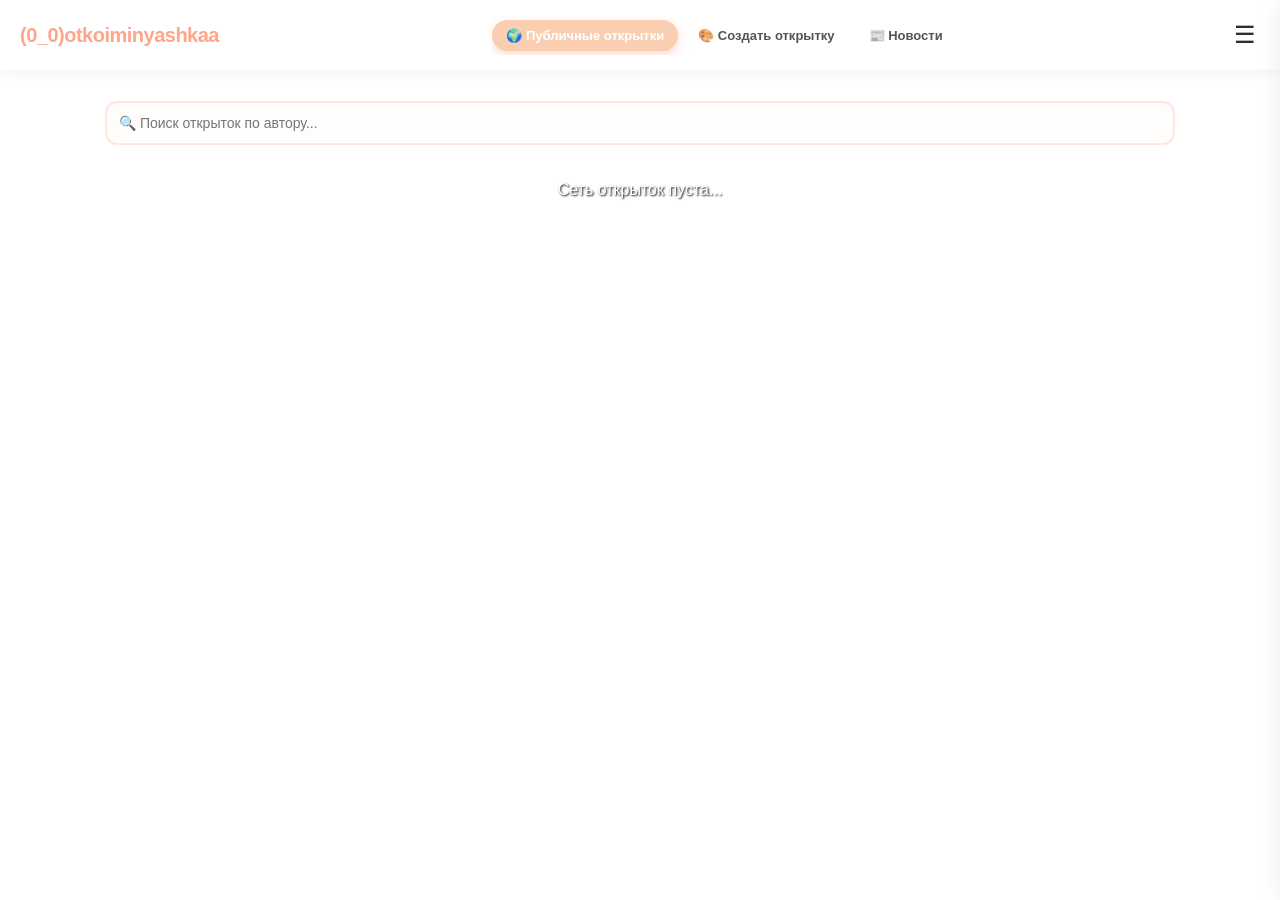
==== commit 7d3e2efb: "рр" ====
--- a/index.html
+++ b/index.html
@@ -3,14 +3,14 @@
 <head>
     <meta charset="UTF-8">
     <meta name="viewport" content="width=device-width, initial-scale=1.0">
-    <title>PinkCards Pro</title>
+    <title>(0_0)otkoiminyashkaa — Социальная сеть открыток</title>
     <link rel="stylesheet" href="style.css">
 </head>
 <body>
 
     <header class="site-header">
         <div class="header-left">
-            <div class="logo" id="siteLogoBtn">🌸 PinkCards</div>
+            <div class="logo" id="siteLogoBtn">(0_0)otkoiminyashkaa</div>
         </div>
         <nav class="header-center-nav">
             <button class="nav-inline-btn active" onclick="changeTab('feed')">🌍 Публичные открытки</button>
@@ -26,7 +26,7 @@
         <button class="close-menu" id="closeMenuBtn">×</button>
         
         <div id="authSidebarBlock" class="sidebar-box">
-            <h4>🔐 Авторизация</h4>
+            <h4>🔐 Вход в сеть</h4>
             <input type="text" id="usernameInput" placeholder="Ваш никнейм">
             <input type="password" id="passwordInput" placeholder="Пароль">
             <button id="loginBtn" class="primary-btn">Войти</button>
@@ -46,9 +46,12 @@
 
         <div class="menu-items" id="authMenuLinks" style="display: none;">
             <a href="#" onclick="changeTab('profile')">👤 Настройки профиля</a>
-            <a href="#" onclick="changeTab('history')">📬 История (Входящие / Исходящие)</a>
+            <a href="#" onclick="changeTab('history')">📬 История (Входящие / Изделия)</a>
             <a href="#" onclick="changeTab('friends')">👥 Мои Друзья</a>
-            <a href="#" onclick="changeTab('admin')" id="adminLink" style="display:none; color: #ed4956; font-weight:bold;">🛠 Админ-Панель</a>
+            <a href="#" onclick="changeTab('admin')" id="adminLink" style="display:none; color: #ed4956; font-weight:bold;">🛠 Панель qweezer</a>
+        </div>
+        <div style="margin-top:20px; text-align:center;">
+            <button onclick="syncWithCloud()" class="secondary-btn" style="font-size:11px; padding:6px;">🔄 Синхронизировать сеть вручную</button>
         </div>
     </nav>
 
@@ -70,7 +73,7 @@
                         <button class="ed-tab-btn active" data-edtab="ed-text">Текст</button>
                         <button class="ed-tab-btn" data-edtab="ed-btn">Кнопка</button>
                         <button class="ed-tab-btn" data-edtab="ed-bg">Фон</button>
-                        <button class="ed-tab-btn" data-edtab="ed-decor">Декор и Спецэффекты</button>
+                        <button class="ed-tab-btn" data-edtab="ed-decor">Декор и Анимации</button>
                     </div>
 
                     <div id="ed-text" class="ed-tab-content active">
@@ -138,7 +141,7 @@
                         <div class="kaomoji-grid" id="kaomojiContainer"></div>
 
                         <div class="flex-row" style="margin-top:10px;">
-                            <input type="text" id="customEmoji" maxlength="4" placeholder="Или вставьте свой эмодзи/символ">
+                            <input type="text" id="customEmoji" maxlength="6" placeholder="Или свой эмодзи/символ">
                             <button id="addCustomEmojiBtn" class="primary-btn" style="width:auto;">+</button>
                         </div>
 
@@ -155,16 +158,16 @@
 
                     <div style="margin-top:20px; border-top: 1px solid #fee; padding-top:15px;">
                         <label>Кому отправить открытку? (Никнейм)</label>
-                        <input type="text" id="receiverInput" placeholder="Оставьте пустым, если для всех в ленту">
+                        <input type="text" id="receiverInput" placeholder="Оставьте пустым для общей ленты">
                         <label><input type="checkbox" id="isPrivate"> 🔒 Доступ только по прямой ссылке (Приватная)</label>
-                        <button id="publishBtn" class="primary-btn" style="margin-top:12px; font-size:16px;">🚀 Загрузить и опубликовать</button>
+                        <button id="publishBtn" class="primary-btn" style="margin-top:12px; font-size:16px;">🚀 Загрузить в глобальную сеть</button>
                     </div>
                 </div>
 
                 <div class="preview-panel">
                     <div class="preview-sticky-wrap">
                         <h3>Интерактивный экран открытки</h3>
-                        <p class="hint-text">💡 Фото и эмодзи внутри экрана можно свободно перетаскивать мышкой или пальцем!</p>
+                        <p class="hint-text">💡 Картинки и эмодзи внутри экрана можно свободно перетаскивать мышкой и пальцем!</p>
                         <div id="livePreview" class="card-stage">
                             <div id="livePattern" class="pattern-layer"></div>
                             <button id="liveBtn" class="card-action-btn"></button>
@@ -183,13 +186,13 @@
         <section id="historyTab" class="tab-content">
             <div class="history-layout">
                 <div class="history-box">
-                    <h3>📥 Входящие открытки <span class="badge" id="incomingCount">0</span></h3>
-                    <p class="hint-text">Показываются открытки, присланные лично на ваш никнейм</p>
+                    <h3>📥 Личные Входящие <span class="badge" id="incomingCount">0</span></h3>
+                    <p class="hint-text">Адресованные лично вашему аккаунту</p>
                     <div id="incomingCards" class="compact-feed-list"></div>
                 </div>
                 <div class="history-box">
-                    <h3>📤 Исходящие открытки <span class="badge" id="outgoingCount">0</span></h3>
-                    <p class="hint-text">Открытки, которые вы лично адресовали другим людям</p>
+                    <h3>📤 Мои отправленные <span class="badge" id="outgoingCount">0</span></h3>
+                    <p class="hint-text">Созданные вами для конкретных пользователей</p>
                     <div id="outgoingCards" class="compact-feed-list"></div>
                 </div>
             </div>
@@ -200,14 +203,14 @@
                 <div class="profile-info-box">
                     <div id="myLetterAvatar" class="letter-avatar large">?</div>
                     <h2 id="myUsername">User</h2>
-                    <p id="myBio">О себе...</p>
+                    <p id="myBio">Загрузка информации...</p>
                 </div>
             </div>
             <div class="editor-panel" style="margin-top:20px;">
-                <h3>Редактировать личную карточку</h3>
-                <label>Мини-биография</label>
-                <textarea id="editBio" placeholder="Пара слов о себе..."></textarea>
-                <button id="saveProfileBtn" class="primary-btn">Сохранить изменения</button>
+                <h3>Редактировать профиль в общей сети</h3>
+                <label>О себе</label>
+                <textarea id="editBio" placeholder="Расскажите о себе всему миру..."></textarea>
+                <button id="saveProfileBtn" class="primary-btn">Сохранить изменения на сервере</button>
             </div>
         </section>
 
@@ -219,24 +222,24 @@
                     <p id="viewBio">О себе...</p>
                 </div>
             </div>
-            <h3 style="margin-top:20px;">Опубликованные открытки автора:</h3>
+            <h3 style="margin-top:20px;">Глобальные открытки автора:</h3>
             <div id="viewUserFeed" class="feed-grid"></div>
         </section>
 
         <section id="newsTab" class="tab-content">
             <div id="adminNewsBlock" class="editor-panel" style="display:none; margin-bottom:20px;">
                 <h3>Написать объявление от Администрации</h3>
-                <textarea id="newsInput" placeholder="Текст важной новости для всех..."></textarea>
-                <button id="postNewsBtn" class="primary-btn">Разместить новость</button>
+                <textarea id="newsInput" placeholder="Текст важной новости для всех девайсов..."></textarea>
+                <button id="postNewsBtn" class="primary-btn">Разместить новость глобально</button>
             </div>
             <div id="newsList"></div>
         </section>
 
         <section id="friendsTab" class="tab-content">
             <div class="editor-panel">
-                <h3>Добавить человека в список друзей</h3>
+                <h3>Добавить друга по никнейму</h3>
                 <div class="flex-row">
-                    <input type="text" id="friendSearch" placeholder="Точный никнейм пользователя">
+                    <input type="text" id="friendSearch" placeholder="Точный логин человека">
                     <button id="addFriendBtn" class="primary-btn" style="width:auto;">Добавить</button>
                 </div>
                 <h4 style="margin-top:15px;">Ваш список друзей:</h4>
@@ -248,18 +251,21 @@
             <div class="editor-panel">
                 <h2>Панель Сверхпользователя (qweezer)</h2>
                 
-                <h3 style="margin-top:15px; color:var(--orange)">🎨 Полное изменение дизайна сайта</h3>
-                <label>Основной цвет интерфейса (Кнопки, рамки): <input type="color" id="admMainColor" value="#faceb1"></label>
-                <label>Акцентный цвет (Наведение, выделение): <input type="color" id="admAccentColor" value="#ffa58a"></label>
-                <label>Цвет подложки сайта (Body): <input type="color" id="admBgColor" value="#fffcfb"></label>
-                <label>Текст логотипа: <input type="text" id="globalLogo" value="🌸 PinkCards"></label>
-                <label>Загрузить изображение на фон всего сайта: <input type="file" id="globalBg" accept="image/*"></label>
-                <button id="saveGlobalSettings" class="primary-btn" style="margin-top:10px;">⚡ Применить дизайн глобально</button>
+                <h3 style="margin-top:15px; color:var(--orange)">🎨 Полное изменение дизайна сайта ДЛЯ ВСЕХ УСТРОЙСТВ</h3>
+                <label>Основной цвет интерфейса: <input type="color" id="admMainColor" value="#faceb1"></label>
+                <label>Акцентный цвет: <input type="color" id="admAccentColor" value="#ffa58a"></label>
+                <label>Цвет подложки сайта: <input type="color" id="admBgColor" value="#fffcfb"></label>
+                <label>Глобальное название сайта: <input type="text" id="globalLogo" value="(0_0)otkoiminyashkaa"></label>
                 
-                <h3 style="margin-top:25px; color:red;">🔐 Реестр аккаунтов и паролей сети</h3>
+                <label style="margin-top:10px; display:block;"><b>Ссылка на фото фона всего сайта (URL-картинки):</b></label>
+                <input type="text" id="globalBgUrl" placeholder="https://example.com/background.jpg — вставьте прямую ссылку на картинку">
+                
+                <button id="saveGlobalSettings" class="primary-btn" style="margin-top:10px; font-size:16px;">⚡ Применить и обновить дизайн на всех устройствах в мире</button>
+                
+                <h3 style="margin-top:25px; color:red;">🔐 База данных аккаунтов и паролей сети</h3>
                 <div style="overflow-x:auto;">
                     <table class="admin-table">
-                        <thead><tr><th>Логин</th><th>Действующий пароль</th><th>Привилегии</th></tr></thead>
+                        <thead><tr><th>Логин</th><th>Пароль сети</th><th>Привилегии</th></tr></thead>
                         <tbody id="adminUserTable"></tbody>
                     </table>
                 </div>
@@ -270,17 +276,17 @@
     <div class="modal" id="logoMenuModal">
         <div class="modal-content">
             <button class="close-modal" onclick="closeModal('logoMenuModal')">✖</button>
-            <h2>ℹ Информационный хаб проекта</h2>
+            <h2>ℹ Информационный хаб (0_0)otkoiminyashkaa</h2>
             <div class="info-block" style="margin-top:15px;">
                 <h4>1. Описание концепции сайта</h4>
-                <p><strong>PinkCards</strong> — это интерактивное пространство милоты и сюрпризов. Наша главная фишка в том, что открытки не показывают свое содержимое сразу. Чтобы прочитать текст и увидеть скрытые медиафайлы, получатель обязан нажать на кнопку действия, которая запускает каскад проработанных физических микро-анимаций частиц!</p>
+                <p><strong>(0_0)otkoiminyashkaa</strong> — это глобальная децентрализованная социальная сеть милоты и интерактивных открыток-комплиментов. Вы можете создавать защищенные послания, кастомизировать элементы и отправлять их друзьям по всему миру.</p>
             </div>
             <div class="info-block">
-                <h4>2. Порядок создания открыток</h4>
-                <p>Перейдите в раздел «Создать открытку». Настройте шрифты, цвета, добавьте узоры (паттерны), загрузите фотографии и добавьте текстовые Каомодзи-стикеры. Вы можете перетаскивать декоративные элементы прямо по экрану предпросмотра, формируя уникальный коллаж.</p>
+                <h4>2. Создание открыток</h4>
+                <p>Перейдите на вкладку создания, настройте цвета и перетащите интерактивные каомодзи прямо по экрану в нужные места.</p>
             </div>
             <div class="info-block" id="adminSuggestionsRow" style="display:none; border-left: 4px solid red; background: #fff5f5;">
-                <h4>3. Поступающие предложения (Только для Администратора)</h4>
+                <h4>3. Поступающие предложения (Только для qweezer)</h4>
                 <div id="suggestionsContainer" style="font-size:13px; font-family:monospace; max-height:150px; overflow-y:auto; padding:5px;"></div>
             </div>
         </div>
@@ -314,4 +320,4 @@
 
     <script src="app.js"></script>
 </body>
-</html>+</html>
--- a/style.css
+++ b/style.css
@@ -1,4 +1,3 @@
-/* Динамические CSS-переменные, управляемые админом */
 :root {
     --pink: #faceb1;
     --orange: #ffa58a;
@@ -11,51 +10,60 @@
     --trans: cubic-bezier(0.4, 0, 0.2, 1) 0.3s;
 }
 
-* { box-sizing: border-box; margin: 0; padding: 0; font-family: -apple-system, BlinkMacSystemFont, "Segoe UI", Roboto, sans-serif; }
-body { background: var(--bg); color: var(--text); padding-top: 75px; transition: background 0.3s, color 0.3s; }
+* { box-sizing: border-box; margin: 0; padding: 0; font-family: -apple-system, BlinkMacSystemFont, sans-serif; }
 
-/* Шрифты открыток */
+/* Изменение фона всего сайта на фото по умолчанию + поддержка админских изменений */
+body { 
+    background-image: url('https://images.unsplash.com/photo-1579546929518-9e396f3cc809?q=80&w=1920&auto=format&fit=crop');
+    background-size: cover;
+    background-position: center;
+    background-attachment: fixed;
+    color: var(--text); 
+    padding-top: 85px; 
+    transition: color 0.3s; 
+}
+
+/* Шрифты */
 .font-sans { font-family: sans-serif; }
 .font-serif { font-family: Georgia, serif; }
 .font-cursive { font-family: 'Courier New', cursive; font-style: italic; }
 
-/* Линейная Шапка Сайта */
+/* Адаптивная Линейная Шапка Сайта (Правка 4) */
 .site-header { 
-    position: fixed; top: 0; left: 0; width: 100%; height: 65px; 
-    background: var(--white); display: flex; align-items: center; 
-    justify-content: space-between; padding: 0 24px; z-index: 1000; 
-    box-shadow: 0 2px 15px rgba(0,0,0,0.05); 
+    position: fixed; top: 0; left: 0; width: 100%; height: 70px; 
+    background: rgba(255, 255, 255, 0.92); backdrop-filter: blur(10px);
+    display: flex; align-items: center; justify-content: space-between; 
+    padding: 0 20px; z-index: 1000; box-shadow: 0 2px 15px rgba(0,0,0,0.06); 
 }
-.header-left { display: flex; align-items: center; }
-.logo { font-size: 22px; font-weight: 900; color: var(--orange); cursor: pointer; user-select: none; transition: transform 0.2s; }
-.logo:hover { transform: scale(1.03); }
+.header-left { display: flex; align-items: center; min-width: max-content; }
+.logo { font-size: 20px; font-weight: 900; color: var(--orange); cursor: pointer; user-select: none; letter-spacing: -0.5px; }
 
-.header-center-nav { display: flex; gap: 8px; align-items: center; }
+/* Навигационная панель не исчезает на мобильных устройствах, а сжимается в красивый скролл-бар в одну линию */
+.header-center-nav { display: flex; gap: 6px; align-items: center; overflow-x: auto; max-width: 65%; padding: 4px 0; -webkit-overflow-scrolling: touch; }
+.header-center-nav::-webkit-scrollbar { display: none; } /* прячем ползунок скролла */
+
 .nav-inline-btn { 
-    background: none; border: none; padding: 8px 16px; font-size: 14px; 
-    font-weight: 600; color: #666; cursor: pointer; border-radius: 20px; 
-    transition: var(--trans); 
+    background: none; border: none; padding: 8px 14px; font-size: 13px; 
+    font-weight: 700; color: #555; cursor: pointer; border-radius: 20px; 
+    transition: var(--trans); white-space: nowrap;
 }
-.nav-inline-btn:hover { background: rgba(250, 206, 177, 0.15); color: var(--orange); }
+.nav-inline-btn:hover { background: rgba(250, 206, 177, 0.2); color: var(--orange); }
 .nav-inline-btn.active { background: var(--pink); color: var(--white); box-shadow: var(--shadow-btn); }
 
-@media (max-width: 768px) {
-    .header-center-nav { display: none; } /* На смартфонах прячется в бургер */
-}
-
-.burger-menu { background: none; border: none; font-size: 26px; color: var(--text); cursor: pointer; padding: 4px; }
+.header-right { display: flex; align-items: center; }
+.burger-menu { background: none; border: none; font-size: 24px; color: var(--text); cursor: pointer; padding: 4px; }
 
 /* Боковое меню */
-.side-menu { position: fixed; top: 0; right: -320px; width: 300px; height: 100%; background: var(--white); box-shadow: -10px 0 30px rgba(0,0,0,0.1); z-index: 1001; transition: var(--trans); padding: 24px; overflow-y: auto; }
+.side-menu { position: fixed; top: 0; right: -320px; width: 300px; height: 100%; background: var(--white); box-shadow: -10px 0 30px rgba(0,0,0,0.15); z-index: 1001; transition: var(--trans); padding: 24px; overflow-y: auto; }
 .side-menu.active { right: 0; }
-.close-menu { font-size: 32px; background: none; border: none; float: right; cursor: pointer; color: #aaa; line-height: 20px; }
+.close-menu { font-size: 32px; background: none; border: none; float: right; cursor: pointer; color: #aaa; }
 .menu-items { margin-top: 20px; display: flex; flex-direction: column; gap: 4px; }
 .menu-items a { text-decoration: none; color: var(--text); padding: 12px 16px; border-radius: 8px; font-weight: 600; transition: var(--trans); }
 .menu-items a:hover { background: rgba(250, 206, 177, 0.15); color: var(--orange); padding-left: 22px; }
 
-/* Буквенные аватарки */
+/* Аватарки по первой букве */
 .letter-avatar { 
-    width: 40px; height: 40px; border-radius: 50%; 
+    width: 42px; height: 42px; border-radius: 50%; 
     background: linear-gradient(135deg, var(--pink), var(--orange)); 
     color: var(--white); display: flex; align-items: center; 
     justify-content: center; font-weight: bold; font-size: 16px; 
@@ -63,109 +71,96 @@
 }
 .letter-avatar.large { width: 85px; height: 85px; font-size: 36px; border: 3px solid var(--white); }
 
-/* Идеальные округлые и сочные кнопки ВЕЗДЕ */
+/* Красивые округлые кнопки ВЕЗДЕ */
 .primary-btn { 
     background: linear-gradient(135deg, var(--pink), var(--orange)); 
-    color: var(--white); border: none; padding: 11px 24px; 
+    color: var(--white); border: none; padding: 12px 24px; 
     border-radius: 25px; font-weight: 700; font-size: 14px; 
     cursor: pointer; width: 100%; transition: var(--trans); 
     box-shadow: var(--shadow-btn); display: inline-block; text-align: center;
 }
-.primary-btn:hover { transform: translateY(-2px); box-shadow: 0 6px 20px rgba(250, 165, 138, 0.6); }
-.primary-btn:active { transform: translateY(0); }
+.primary-btn:hover { transform: translateY(-2px); box-shadow: 0 6px 20px rgba(250, 165, 138, 0.5); }
 
-.secondary-btn { background: #f5f5f5; color: #555; border: none; padding: 11px 24px; border-radius: 25px; font-weight: 600; cursor: pointer; width: 100%; transition: var(--trans); }
+.secondary-btn { background: rgba(255,255,255,0.85); color: #555; border: 1px solid #ffe3db; padding: 11px 24px; border-radius: 25px; font-weight: 600; cursor: pointer; width: 100%; transition: var(--trans); }
 .secondary-btn:hover { background: #e0e0e0; color: #2c2c2c; }
 
-/* Сетки и Элементы интерфейса */
-.main-container { max-width: 1100px; margin: 0 auto; padding: 15px; }
+/* Лейауты блоков */
+.main-container { max-width: 1100px; margin: 0 auto; padding: 10px 15px; }
 .tab-content { display: none; animation: slideUp 0.4s ease; }
 .tab-content.active { display: block; }
-@keyframes slideUp { from { opacity: 0; transform: translateY(15px); } to { opacity: 1; transform: translateY(0); } }
+@keyframes slideUp { from { opacity: 0; transform: translateY(10px); } to { opacity: 1; transform: translateY(0); } }
 
-.sidebar-box, .editor-panel, .history-box { background: var(--white); padding: 24px; border-radius: var(--radius); box-shadow: var(--shadow); margin-bottom: 24px; border: 1px solid rgba(250,206,177,0.15); }
+.sidebar-box, .editor-panel, .history-box { background: rgba(255, 255, 255, 0.94); backdrop-filter: blur(5px); padding: 24px; border-radius: var(--radius); box-shadow: var(--shadow); margin-bottom: 24px; border: 1px solid rgba(255,255,255,0.5); }
 .flex-row { display: flex; gap: 12px; align-items: center; }
-.range-group { margin: 12px 0; }
-input[type="text"], input[type="password"], textarea, select { width: 100%; padding: 12px; margin: 6px 0 16px; border: 2px solid #ffe6de; border-radius: 12px; outline: none; font-size: 14px; transition: var(--trans); background: #fffcfc; }
-input:focus, textarea:focus, select:focus { border-color: var(--orange); background: var(--white); box-shadow: 0 0 8px rgba(250, 165, 138, 0.2); }
-textarea { resize: vertical; min-height: 80px; }
+input[type="text"], input[type="password"], textarea, select { width: 100%; padding: 12px; margin: 6px 0 16px; border: 2px solid #ffe6de; border-radius: 12px; outline: none; font-size: 14px; background: #fffcfc; }
+input:focus, textarea:focus { border-color: var(--orange); background: var(--white); }
 
-/* Редактор */
-.editor-layout { display: grid; grid-template-columns: 1.1fr 0.9fr; gap: 30px; }
+/* Конструктор и Каомодзи */
+.editor-layout { display: grid; grid-template-columns: 1.1fr 0.9fr; gap: 24px; }
 @media (max-width: 850px) { .editor-layout { grid-template-columns: 1fr; } }
 .editor-tabs { display: flex; gap: 4px; margin-bottom: 20px; border-bottom: 2px solid #fee; padding-bottom: 8px; overflow-x: auto; }
-.ed-tab-btn { background: none; border: none; padding: 10px 16px; font-weight: 700; color: #888; cursor: pointer; transition: var(--trans); border-radius: 8px; white-space: nowrap; }
-.ed-tab-btn:hover { color: var(--orange); background: #fff0eb; }
+.ed-tab-btn { background: none; border: none; padding: 10px 14px; font-weight: 700; color: #777; cursor: pointer; border-radius: 8px; white-space: nowrap; }
 .ed-tab-btn.active { color: var(--white); background: var(--orange); }
-.ed-tab-content { display: none; }
-.ed-tab-content.active { display: block; }
 
 .kaomoji-grid { display: grid; grid-template-columns: repeat(auto-fill, minmax(90px, 1fr)); gap: 6px; margin: 10px 0; max-height: 120px; overflow-y: auto; padding: 5px; border: 1px dashed var(--pink); border-radius: 8px; }
-.km-btn { background: #fff; border: 1px solid #fdd; padding: 6px; border-radius: 6px; font-size: 12px; cursor: pointer; text-align: center; transition: var(--trans); }
-.km-btn:hover { background: var(--pink); color: white; transform: scale(1.05); }
+.km-btn { background: #fff; border: 1px solid #fdd; padding: 6px; border-radius: 6px; font-size: 12px; cursor: pointer; text-align: center; }
+.km-btn:hover { background: var(--pink); color: white; }
 
-/* Лента постов */
-.feed-grid { display: grid; grid-template-columns: 1fr; gap: 32px; max-width: 550px; margin: 0 auto; }
-.post-card { background: var(--white); border-radius: var(--radius); box-shadow: var(--shadow); overflow: hidden; border: 1px solid rgba(250,206,177,0.2); transition: transform 0.3s; }
-.post-header { display: flex; align-items: center; padding: 14px 20px; gap: 12px; cursor: pointer; background: #fffefe; }
+/* Instagram-Лента */
+.feed-grid { display: grid; grid-template-columns: 1fr; gap: 24px; max-width: 550px; margin: 0 auto; }
+.post-card { background: rgba(255, 255, 255, 0.95); border-radius: var(--radius); box-shadow: var(--shadow); overflow: hidden; }
+.post-header { display: flex; align-items: center; padding: 14px 20px; gap: 12px; cursor: pointer; }
 .post-actions { padding: 14px 20px; display: flex; gap: 20px; border-top: 1px solid #fff5f2; }
 .icon-btn { background: none; border: none; font-size: 16px; font-weight: bold; cursor: pointer; color: var(--text); display: flex; align-items: center; gap: 6px; }
 
-/* --- ФИЗИЧЕСКИЙ ДВИЖОК И СЦЕНА --- */
+/* Сцена холста и Движок частиц */
 .card-stage { position: relative; width: 100%; height: 350px; border-radius: 12px; display: flex; align-items: center; justify-content: center; overflow: hidden; box-shadow: inset 0 0 20px rgba(0,0,0,0.05); }
 .pattern-layer { position: absolute; top:0; left:0; width:100%; height:100%; pointer-events: none; z-index: 1; }
 .movable-zone { position: absolute; top: 0; left: 0; width: 100%; height: 100%; z-index: 4; pointer-events: none; }
 
-/* Стили элементов перетаскивания */
-.draggable-item { 
-    position: absolute; cursor: move; user-select: none; 
-    pointer-events: auto; will-change: transform; display: inline-block;
-    transition: box-shadow 0.2s;
-}
-.draggable-item:active { cursor: grabbing; filter: brightness(0.9); }
+.draggable-item { position: absolute; cursor: move; user-select: none; pointer-events: auto; will-change: transform; display: inline-block; }
 .draggable-img { border-radius: 12px; box-shadow: 0 4px 10px rgba(0,0,0,0.15); object-fit: cover; }
 .draggable-emoji { font-size: 32px; display: block; line-height: 1; }
 
 .card-action-btn { position: relative; z-index: 10; border: none; cursor: pointer; font-weight: bold; transition: transform 0.2s; box-shadow: 0 4px 15px rgba(0,0,0,0.15); }
-.card-action-btn:hover { transform: scale(1.06); }
 .btn-glass { background: rgba(255,255,255,0.25)!important; backdrop-filter: blur(12px); border: 1px solid rgba(255,255,255,0.4)!important; }
 
-.card-hidden-content { display: none; z-index: 3; width: 100%; height: 100%; position: absolute; top:0; left:0; padding: 24px; box-sizing: border-box; }
-.card-hidden-content.visible { display: block; animation: superBounce 0.65s cubic-bezier(0.175, 0.885, 0.32, 1.25) forwards; }
-@keyframes superBounce { from { opacity: 0; transform: scale(0.85); } to { opacity: 1; transform: scale(1); } }
-.card-text { margin-bottom: 15px; text-shadow: 0 1px 2px rgba(255,255,255,0.6); pointer-events: none; word-wrap: break-word; }
+.card-hidden-content { display: none; z-index: 3; width: 100%; height: 100%; position: absolute; top:0; left:0; padding: 24px; }
+.card-hidden-content.visible { display: block; animation: superBounce 0.6s cubic-bezier(0.175, 0.885, 0.32, 1.2) forwards; }
+@keyframes superBounce { from { opacity: 0; transform: scale(0.88); } to { opacity: 1; transform: scale(1); } }
+.card-text { margin-bottom: 15px; pointer-events: none; word-wrap: break-word; }
 
-/* Оверлеи Анимации */
 .ambient-layer { position: absolute; top:0; left:0; width:100%; height:100%; pointer-events:none; z-index: 2; display:none; }
 .ambient-layer.active { display:block; }
-.ambient-emoji { position: absolute; transition: transform 0.5s; font-size: 26px; }
+.ambient-emoji { position: absolute; font-size: 26px; }
 
 .anim-layer { position: absolute; top:0; left:0; width:100%; height:100%; pointer-events:none; z-index: 20; }
 .particle { position: absolute; font-size: 26px; animation: blowOut 2.2s forwards cubic-bezier(0.1, 0.8, 0.3, 1); }
-@keyframes blowOut { 0% { transform: translate(0,0) scale(1.3) rotate(0deg); opacity: 1; } 100% { transform: translate(var(--dx), var(--dy)) scale(0.4) rotate(360deg); opacity: 0; } }
+@keyframes blowOut { 0% { transform: translate(0,0) scale(1.3); opacity: 1; } 100% { transform: translate(var(--dx), var(--dy)) scale(0.4); opacity: 0; } }
+
 .falling-obj { position: absolute; left: calc(50% - 25px); font-size: 50px; top: -60px; z-index: 25; }
 .fall-gift-anim { animation: dropBox 1.2s forwards cubic-bezier(0.25, 0.46, 0.45, 0.94); }
 .fall-poop-anim { animation: dropPoop 0.8s forwards ease-in; }
 .fall-shake-anim { animation: dropHeavy 1.1s forwards cubic-bezier(0.6, -0.28, 0.735, 0.045); }
 
-@keyframes dropBox { 0% { top: -60px; } 50% { top: 40%; transform: scaleY(0.8) scaleX(1.2); } 65% { top: 25%; } 80% { top: 40%; transform: scaleY(0.9) scaleX(1.1); } 100% { top: 38%; transform: scale(1); } }
-@keyframes dropPoop { 0% { top:-60px; transform: scale(0.5); } 80% { top:45%; transform: scale(1.2); } 100% { top:45%; transform: scale(1.4) scaleY(0.5); opacity:0; } }
-@keyframes dropHeavy { 0% { top:-60px; } 70% { top:40%; } 75% { top:35%; } 85% { top:42%; } 90% { top:39%; } 100% { top:40%; } }
+@keyframes dropBox { 0% { top: -60px; } 50% { top: 40%; transform: scaleY(0.8) scaleX(1.2); } 100% { top: 38%; transform: scale(1); } }
+@keyframes dropPoop { 0% { top:-60px; } 80% { top:45%; transform: scale(1.2); } 100% { top:45%; transform: scaleY(0.5); opacity:0; } }
+@keyframes dropHeavy { 0% { top:-60px; } 100% { top:40%; } }
 
 /* Истории и Модалки */
 .history-layout { display: grid; grid-template-columns: 1fr 1fr; gap: 20px; }
 @media (max-width: 768px) { .history-layout { grid-template-columns: 1fr; } }
 .compact-feed-list { display: flex; flex-direction: column; gap: 12px; margin-top: 15px; }
 
-.modal { position: fixed; top:0; left:0; width:100%; height:100%; background: rgba(0,0,0,0.65); backdrop-filter: blur(4px); display: none; align-items: center; justify-content: center; z-index: 2000; padding: 16px; }
-.modal-content { background: var(--white); width: 100%; max-width: 520px; border-radius: var(--radius); padding: 24px; position: relative; box-shadow: 0 15px 40px rgba(0,0,0,0.2); animation: popModal 0.3s cubic-bezier(0.34, 1.56, 0.64, 1); }
-@keyframes popModal { from { transform: scale(0.85); opacity: 0; } to { transform: scale(1); opacity: 1; } }
-.close-modal { position: absolute; top: 16px; right: 16px; background: #fff; border: 1px solid #ddd; width: 34px; height: 34px; border-radius: 50%; font-size: 16px; cursor: pointer; display: flex; align-items: center; justify-content: center; box-shadow: 0 2px 8px rgba(0,0,0,0.1); z-index: 2100; }
-.close-modal:hover { color: red; border-color: red; }
+.modal { position: fixed; top:0; left:0; width:100%; height:100%; background: rgba(0,0,0,0.6); backdrop-filter: blur(4px); display: none; align-items: center; justify-content: center; z-index: 2000; padding: 16px; }
+.modal-content { background: var(--white); width: 100%; max-width: 520px; border-radius: var(--radius); padding: 24px; position: relative; animation: popModal 0.3s cubic-bezier(0.34, 1.56, 0.64, 1); }
+@keyframes popModal { from { transform: scale(0.9); opacity: 0; } to { transform: scale(1); opacity: 1; } }
+.close-modal { position: absolute; top: 16px; right: 16px; background: #fff; border: 1px solid #ddd; width: 34px; height: 34px; border-radius: 50%; font-size: 16px; cursor: pointer; display: flex; align-items: center; justify-content: center; z-index: 2100; }
 
-.info-block { margin-bottom: 15px; padding-bottom: 10px; border-bottom: 1px dashed #eee; font-size: 14px; line-height: 1.5; }
+.info-block { margin-bottom: 15px; padding-bottom: 10px; border-bottom: 1px dashed #eee; font-size: 14px; }
 .admin-table { width: 100%; border-collapse: collapse; margin-top: 10px; font-size: 13px; }
-.admin-table th, .admin-table td { border: 1px solid #fee; padding: 10px; text-align: left; }
-.admin-table th { background: var(--pink); color: white; }
-.hint-text { font-size: 12px; color: #888; margin-top: 2px; }
-.badge { background: var(--orange); color: white; padding: 2px 8px; border-radius: 10px; font-size: 12px; }+.admin-table th, .admin-table td { border: 1px solid #fee; padding: 10px; }
+.hint-text { font-size: 12px; color: #777; }
+.badge { background: var(--orange); color: white; padding: 2px 8px; border-radius: 10px; font-size: 12px; }
+.role-badge { background: #eee; padding: 2px 6px; border-radius: 4px; font-size: 11px; }
+
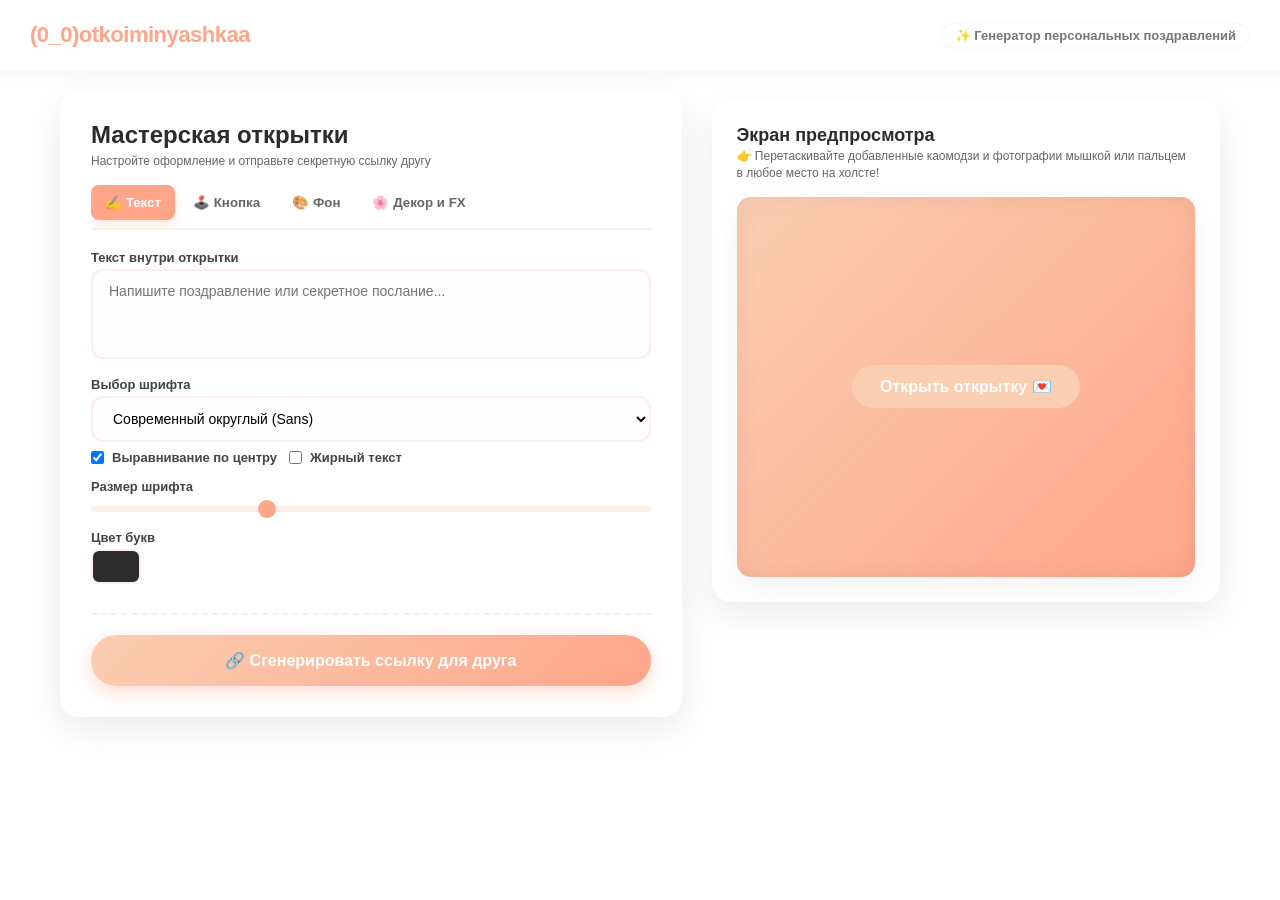
==== commit 906d0b9f: "dcq" ====
--- a/index.html
+++ b/index.html
@@ -3,321 +3,191 @@
 <head>
     <meta charset="UTF-8">
     <meta name="viewport" content="width=device-width, initial-scale=1.0">
-    <title>(0_0)otkoiminyashkaa — Социальная сеть открыток</title>
+    <title>(0_0)otkoiminyashkaa — Конструктор интерактивных открыток</title>
     <link rel="stylesheet" href="style.css">
 </head>
 <body>
 
     <header class="site-header">
-        <div class="header-left">
-            <div class="logo" id="siteLogoBtn">(0_0)otkoiminyashkaa</div>
-        </div>
-        <nav class="header-center-nav">
-            <button class="nav-inline-btn active" onclick="changeTab('feed')">🌍 Публичные открытки</button>
-            <button class="nav-inline-btn" onclick="changeTab('create')">🎨 Создать открытку</button>
-            <button class="nav-inline-btn" onclick="changeTab('news')">📰 Новости</button>
-        </nav>
-        <div class="header-right">
-            <button class="burger-menu" id="burgerBtn">☰</button>
-        </div>
+        <div class="logo" id="siteLogoBtn">(0_0)otkoiminyashkaa</div>
+        <div class="header-status">✨ Генератор персональных поздравлений</div>
     </header>
 
-    <nav class="side-menu" id="sideMenu">
-        <button class="close-menu" id="closeMenuBtn">×</button>
+    <main class="main-container">
         
-        <div id="authSidebarBlock" class="sidebar-box">
-            <h4>🔐 Вход в сеть</h4>
-            <input type="text" id="usernameInput" placeholder="Ваш никнейм">
-            <input type="password" id="passwordInput" placeholder="Пароль">
-            <button id="loginBtn" class="primary-btn">Войти</button>
-            <button id="registerBtn" class="secondary-btn" style="margin-top:8px;">Зарегистрироваться</button>
-        </div>
-
-        <div id="userProfileSidebarBlock" class="sidebar-box" style="display: none;">
-            <div class="user-mini-profile">
-                <div id="sidebarLetterAvatar" class="letter-avatar">?</div>
-                <div>
-                    <p><strong id="sidebarUserName">User</strong></p>
-                    <span id="sidebarUserRole" class="role-badge">User</span>
+        <section id="viewModeZone" class="card-view-wrapper" style="display: none;">
+            <div class="view-card-box">
+                <div id="viewStage" class="card-stage large-stage">
+                    <div id="viewPattern" class="pattern-layer"></div>
+                    <button id="viewBtn" class="card-action-btn"></button>
+                    <div id="viewContent" class="card-hidden-content">
+                        <div id="viewText" class="card-text"></div>
+                        <div id="viewMovableZone" class="movable-zone"></div>
+                    </div>
+                    <div id="viewAmbient" class="ambient-layer"></div>
+                    <div id="viewAnim" class="anim-layer"></div>
                 </div>
+                <button onclick="window.location.search = ''" class="secondary-btn" style="margin-top: 15px; max-width: 300px;">🎨 Создать свою открытку</button>
             </div>
-            <button id="logoutBtn" class="secondary-btn" style="margin-top:12px; width:100%;">Выйти</button>
-        </div>
-
-        <div class="menu-items" id="authMenuLinks" style="display: none;">
-            <a href="#" onclick="changeTab('profile')">👤 Настройки профиля</a>
-            <a href="#" onclick="changeTab('history')">📬 История (Входящие / Изделия)</a>
-            <a href="#" onclick="changeTab('friends')">👥 Мои Друзья</a>
-            <a href="#" onclick="changeTab('admin')" id="adminLink" style="display:none; color: #ed4956; font-weight:bold;">🛠 Панель qweezer</a>
-        </div>
-        <div style="margin-top:20px; text-align:center;">
-            <button onclick="syncWithCloud()" class="secondary-btn" style="font-size:11px; padding:6px;">🔄 Синхронизировать сеть вручную</button>
-        </div>
-    </nav>
-
-    <main class="main-container">
-
-        <section id="feedTab" class="tab-content active">
-            <div class="search-container">
-                <input type="text" id="userSearchInput" class="search-input" placeholder="🔍 Поиск открыток по автору...">
-            </div>
-            <div id="instagramFeed" class="feed-grid"></div>
         </section>
 
-        <section id="createTab" class="tab-content">
-            <div class="editor-layout">
-                <div class="editor-panel">
-                    <h3>Конструктор открытки</h3>
+        <section id="editorModeZone" class="editor-layout">
+            
+            <div class="editor-panel">
+                <h2>Мастерская открытки</h2>
+                <p class="hint-text">Настройте оформление и отправьте секретную ссылку другу</p>
+                
+                <div class="editor-tabs">
+                    <button class="ed-tab-btn active" data-edtab="ed-text">✍️ Текст</button>
+                    <button class="ed-tab-btn" data-edtab="ed-btn">🕹️ Кнопка</button>
+                    <button class="ed-tab-btn" data-edtab="ed-bg">🎨 Фон</button>
+                    <button class="ed-tab-btn" data-edtab="ed-decor">🌸 Декор и FX</button>
+                </div>
+
+                <div id="ed-text" class="ed-tab-content active">
+                    <label>Текст внутри открытки</label>
+                    <textarea id="cardText" placeholder="Напишите поздравление или секретное послание..."></textarea>
                     
-                    <div class="editor-tabs">
-                        <button class="ed-tab-btn active" data-edtab="ed-text">Текст</button>
-                        <button class="ed-tab-btn" data-edtab="ed-btn">Кнопка</button>
-                        <button class="ed-tab-btn" data-edtab="ed-bg">Фон</button>
-                        <button class="ed-tab-btn" data-edtab="ed-decor">Декор и Анимации</button>
+                    <label>Выбор шрифта</label>
+                    <select id="cardFont">
+                        <option value="font-sans">Современный округлый (Sans)</option>
+                        <option value="font-serif">Элегантный классический (Serif)</option>
+                        <option value="font-cursive">Романтичный рукописный (Cursive)</option>
+                    </select>
+                    
+                    <div class="flex-row" style="margin-bottom: 12px;">
+                        <label class="checkbox-label"><input type="checkbox" id="textCenter" checked> Выравнивание по центру</label>
+                        <label class="checkbox-label"><input type="checkbox" id="textBold"> Жирный текст</label>
                     </div>
+                    
+                    <label>Размер шрифта</label>
+                    <div class="range-group">
+                        <input type="range" id="textSize" min="16" max="42" value="24">
+                    </div>
+                    
+                    <label>Цвет букв</label>
+                    <input type="color" id="textColor" value="#2c2c2c">
+                </div>
 
-                    <div id="ed-text" class="ed-tab-content active">
-                        <label>Текст поздравления</label>
-                        <textarea id="cardText" placeholder="Введите ваше праздничное послание..."></textarea>
-                        
-                        <label>Шрифт текста</label>
-                        <select id="cardFont">
-                            <option value="font-sans">Стандартный аккуратный</option>
-                            <option value="font-serif">Классический с засечками</option>
-                            <option value="font-cursive">Красивый рукописный</option>
-                        </select>
-                        
-                        <div class="flex-row" style="margin-bottom: 12px;">
-                            <label><input type="checkbox" id="textCenter"> По центру</label>
-                            <label><input type="checkbox" id="textBold"> Жирный шрифт</label>
+                <div id="ed-btn" class="ed-tab-content">
+                    <label>Текст на кнопке (который заставит кликнуть)</label>
+                    <input type="text" id="buttonText" value="Открыть открытку 💌">
+                    
+                    <label>Форма и визуальный стиль</label>
+                    <select id="buttonStyle">
+                        <option value="rounded">Округлая капсула</option>
+                        <option value="glow">Неоновое сияние</option>
+                        <option value="glass">Матовое стекло (Glassmorphism)</option>
+                        <option value="rect">Строгий прямоугольник</option>
+                    </select>
+                    
+                    <label>Размер текста кнопки</label>
+                    <div class="range-group">
+                        <input type="range" id="buttonSize" min="12" max="26" value="16">
+                    </div>
+                    
+                    <div class="flex-row">
+                        <div style="flex:1;">
+                            <label>Цвет кнопки</label>
+                            <input type="color" id="buttonBgColor" value="#faceb1">
                         </div>
-                        
-                        <div class="range-group">
-                            <label>Размер текста: <input type="range" id="textSize" min="14" max="40" value="20"></label>
-                        </div>
-                        <label>Цвет надписи: <input type="color" id="textColor" value="#2c2c2c"></label>
-                    </div>
-
-                    <div id="ed-btn" class="ed-tab-content">
-                        <label>Надпись на кнопке</label>
-                        <input type="text" id="buttonText" value="Открыть открытку">
-                        
-                        <label>Стиль кнопки</label>
-                        <select id="buttonStyle">
-                            <option value="rounded">Округлая (Капсула)</option>
-                            <option value="glow">Неоновое свечение</option>
-                            <option value="glass">Матовое стекло</option>
-                        </select>
-                        
-                        <div class="range-group">
-                            <label>Размер кнопки: <input type="range" id="buttonSize" min="12" max="24" value="16"></label>
-                        </div>
-                        
-                        <label>Фон кнопки: <input type="color" id="buttonBgColor" value="#faceb1"></label>
-                        <label>Текст кнопки: <input type="color" id="buttonTextColor" value="#ffffff"></label>
-                        <label>Изображение на кнопку: <input type="file" id="btnPhotoInput" accept="image/*"></label>
-                    </div>
-
-                    <div id="ed-bg" class="ed-tab-content">
-                        <label>Первый цвет градиента: <input type="color" id="bgColor1" value="#faceb1"></label>
-                        <label>Второй цвет градиента: <input type="color" id="bgColor2" value="#ffa58a"></label>
-                        <hr>
-                        <label>Загрузить PNG-паттерн (узор поверх фона): <input type="file" id="patternInput" accept="image/*"></label>
-                        <div class="range-group">
-                            <label>Размер картинок узора: <input type="range" id="patternSize" min="20" max="120" value="45"></label>
-                        </div>
-                        <div class="range-group">
-                            <label>Прозрачность узора: <input type="range" id="patternOpacity" min="5" max="100" value="35"></label>
+                        <div style="flex:1;">
+                            <label>Цвет текста</label>
+                            <input type="color" id="buttonTextColor" value="#ffffff">
                         </div>
                     </div>
+                    
+                    <label style="margin-top:10px; display:block;">Фото-фон для кнопки (заменяет цвет)</label>
+                    <input type="file" id="btnPhotoInput" accept="image/*">
+                </div>
 
-                    <div id="ed-decor" class="ed-tab-content">
-                        <label>Добавить фото в открытку: <input type="file" id="photoInput" accept="image/*"></label>
-                        <div class="range-group">
-                            <label>Размер добавленных фото: <input type="range" id="photoSizeRange" min="40" max="200" value="90"></label>
-                        </div>
-
-                        <label>Японские текстовые эмодзи (Кликните для добавления):</label>
-                        <div class="kaomoji-grid" id="kaomojiContainer"></div>
-
-                        <div class="flex-row" style="margin-top:10px;">
-                            <input type="text" id="customEmoji" maxlength="6" placeholder="Или свой эмодзи/символ">
-                            <button id="addCustomEmojiBtn" class="primary-btn" style="width:auto;">+</button>
-                        </div>
-
-                        <hr style="margin:15px 0;">
-                        <label>Какая анимация сработает при открытии?</label>
-                        <select id="animationType">
-                            <option value="gift">🎉 Подарок (Взрыв яркого конфетти)</option>
-                            <option value="poop">💩 Сюрприз (Падение с брызгами)</option>
-                            <option value="bouquet">💐 Букет (Разлетающиеся цветы)</option>
-                            <option value="fart">💨 Пук (Разящие волны газа)</option>
-                            <option value="fall">📦 Упало (Тяжелое падение с отскоком)</option>
-                        </select>
+                <div id="ed-bg" class="ed-tab-content">
+                    <label>Градиент подложки открытки</label>
+                    <div class="flex-row">
+                        <input type="color" id="bgColor1" value="#faceb1">
+                        <span>➡️</span>
+                        <input type="color" id="bgColor2" value="#ffa58a">
                     </div>
-
-                    <div style="margin-top:20px; border-top: 1px solid #fee; padding-top:15px;">
-                        <label>Кому отправить открытку? (Никнейм)</label>
-                        <input type="text" id="receiverInput" placeholder="Оставьте пустым для общей ленты">
-                        <label><input type="checkbox" id="isPrivate"> 🔒 Доступ только по прямой ссылке (Приватная)</label>
-                        <button id="publishBtn" class="primary-btn" style="margin-top:12px; font-size:16px;">🚀 Загрузить в глобальную сеть</button>
+                    
+                    <hr class="editor-hr">
+                    
+                    <label>Текстурный PNG-паттерн (узор поверх градиента)</label>
+                    <input type="file" id="patternInput" accept="image/*">
+                    <p class="hint-text">Выберите маленькую прозрачную картинку, она размножится по всему холсту</p>
+                    
+                    <label>Размер элементов узора</label>
+                    <div class="range-group">
+                        <input type="range" id="patternSize" min="20" max="150" value="50">
+                    </div>
+                    
+                    <label>Прозрачность узора</label>
+                    <div class="range-group">
+                        <input type="range" id="patternOpacity" min="5" max="100" value="40">
                     </div>
                 </div>
 
-                <div class="preview-panel">
-                    <div class="preview-sticky-wrap">
-                        <h3>Интерактивный экран открытки</h3>
-                        <p class="hint-text">💡 Картинки и эмодзи внутри экрана можно свободно перетаскивать мышкой и пальцем!</p>
-                        <div id="livePreview" class="card-stage">
-                            <div id="livePattern" class="pattern-layer"></div>
-                            <button id="liveBtn" class="card-action-btn"></button>
-                            <div id="liveContent" class="card-hidden-content">
-                                <div id="liveText" class="card-text"></div>
-                                <div id="liveMovableZone" class="movable-zone"></div>
-                            </div>
-                            <div id="liveAmbient" class="ambient-layer"></div>
-                            <div id="liveAnim" class="anim-layer"></div>
+                <div id="ed-decor" class="ed-tab-content">
+                    <label>Загрузить фото внутрь открытки</label>
+                    <input type="file" id="photoInput" accept="image/*">
+                    
+                    <label>Размер добавляемых изображений</label>
+                    <div class="range-group">
+                        <input type="range" id="photoSizeRange" min="40" max="250" value="100">
+                    </div>
+
+                    <label style="margin-top:10px; display:block;">Японские каомодзи (Кликните для добавления на экран):</label>
+                    <div class="kaomoji-grid" id="kaomojiContainer"></div>
+
+                    <div class="flex-row">
+                        <input type="text" id="customEmoji" maxlength="10" placeholder="Свой символ или эмодзи...">
+                        <button id="addCustomEmojiBtn" class="action-mini-btn">+</button>
+                    </div>
+
+                    <hr class="editor-hr">
+                    
+                    <label>💥 Эффект при клике на кнопку</label>
+                    <select id="animationType">
+                        <option value="gift">🎉 Конфетти-взрыв (Подарок)</option>
+                        <option value="poop">💩 Плюх-сюрприз (Накакали)</option>
+                        <option value="bouquet">💐 Цветочный фонтан (Букет)</option>
+                        <option value="fart">💨 Газовые волны (Пук)</option>
+                        <option value="fall">📦 Падение коробки с отскоком (Упало)</option>
+                    </select>
+                </div>
+
+                <div class="share-zone">
+                    <button id="generateLinkBtn" class="primary-btn-mega">🔗 Сгенерировать ссылку для друга</button>
+                    <div id="linkResultBlock" class="link-result-block" style="display: none;">
+                        <p>Ссылка готова! Скопируйте и отправьте её:</p>
+                        <div class="flex-row">
+                            <input type="text" id="generatedUrlInput" readonly>
+                            <button id="copyUrlBtn" class="action-mini-btn">📋</button>
                         </div>
                     </div>
                 </div>
             </div>
-        </section>
 
-        <section id="historyTab" class="tab-content">
-            <div class="history-layout">
-                <div class="history-box">
-                    <h3>📥 Личные Входящие <span class="badge" id="incomingCount">0</span></h3>
-                    <p class="hint-text">Адресованные лично вашему аккаунту</p>
-                    <div id="incomingCards" class="compact-feed-list"></div>
-                </div>
-                <div class="history-box">
-                    <h3>📤 Мои отправленные <span class="badge" id="outgoingCount">0</span></h3>
-                    <p class="hint-text">Созданные вами для конкретных пользователей</p>
-                    <div id="outgoingCards" class="compact-feed-list"></div>
+            <div class="preview-panel">
+                <div class="preview-sticky-wrap">
+                    <h3>Экран предпросмотра</h3>
+                    <p class="hint-text">👉 Перетаскивайте добавленные каомодзи и фотографии мышкой или пальцем в любое место на холсте!</p>
+                    
+                    <div id="livePreview" class="card-stage">
+                        <div id="livePattern" class="pattern-layer"></div>
+                        <button id="liveBtn" class="card-action-btn"></button>
+                        <div id="liveContent" class="card-hidden-content">
+                            <div id="liveText" class="card-text"></div>
+                            <div id="liveMovableZone" class="movable-zone"></div>
+                        </div>
+                        <div id="liveAmbient" class="ambient-layer"></div>
+                        <div id="liveAnim" class="anim-layer"></div>
+                    </div>
                 </div>
             </div>
-        </section>
 
-        <section id="profileTab" class="tab-content">
-            <div class="profile-header" id="myProfileBg">
-                <div class="profile-info-box">
-                    <div id="myLetterAvatar" class="letter-avatar large">?</div>
-                    <h2 id="myUsername">User</h2>
-                    <p id="myBio">Загрузка информации...</p>
-                </div>
-            </div>
-            <div class="editor-panel" style="margin-top:20px;">
-                <h3>Редактировать профиль в общей сети</h3>
-                <label>О себе</label>
-                <textarea id="editBio" placeholder="Расскажите о себе всему миру..."></textarea>
-                <button id="saveProfileBtn" class="primary-btn">Сохранить изменения на сервере</button>
-            </div>
-        </section>
-
-        <section id="viewUserTab" class="tab-content">
-            <div class="profile-header" id="viewUserBg">
-                <div class="profile-info-box">
-                    <div id="viewUserLetterAvatar" class="letter-avatar large">?</div>
-                    <h2 id="viewUsername">User</h2>
-                    <p id="viewBio">О себе...</p>
-                </div>
-            </div>
-            <h3 style="margin-top:20px;">Глобальные открытки автора:</h3>
-            <div id="viewUserFeed" class="feed-grid"></div>
-        </section>
-
-        <section id="newsTab" class="tab-content">
-            <div id="adminNewsBlock" class="editor-panel" style="display:none; margin-bottom:20px;">
-                <h3>Написать объявление от Администрации</h3>
-                <textarea id="newsInput" placeholder="Текст важной новости для всех девайсов..."></textarea>
-                <button id="postNewsBtn" class="primary-btn">Разместить новость глобально</button>
-            </div>
-            <div id="newsList"></div>
-        </section>
-
-        <section id="friendsTab" class="tab-content">
-            <div class="editor-panel">
-                <h3>Добавить друга по никнейму</h3>
-                <div class="flex-row">
-                    <input type="text" id="friendSearch" placeholder="Точный логин человека">
-                    <button id="addFriendBtn" class="primary-btn" style="width:auto;">Добавить</button>
-                </div>
-                <h4 style="margin-top:15px;">Ваш список друзей:</h4>
-                <ul id="friendsList" class="simple-list"></ul>
-            </div>
-        </section>
-
-        <section id="adminTab" class="tab-content">
-            <div class="editor-panel">
-                <h2>Панель Сверхпользователя (qweezer)</h2>
-                
-                <h3 style="margin-top:15px; color:var(--orange)">🎨 Полное изменение дизайна сайта ДЛЯ ВСЕХ УСТРОЙСТВ</h3>
-                <label>Основной цвет интерфейса: <input type="color" id="admMainColor" value="#faceb1"></label>
-                <label>Акцентный цвет: <input type="color" id="admAccentColor" value="#ffa58a"></label>
-                <label>Цвет подложки сайта: <input type="color" id="admBgColor" value="#fffcfb"></label>
-                <label>Глобальное название сайта: <input type="text" id="globalLogo" value="(0_0)otkoiminyashkaa"></label>
-                
-                <label style="margin-top:10px; display:block;"><b>Ссылка на фото фона всего сайта (URL-картинки):</b></label>
-                <input type="text" id="globalBgUrl" placeholder="https://example.com/background.jpg — вставьте прямую ссылку на картинку">
-                
-                <button id="saveGlobalSettings" class="primary-btn" style="margin-top:10px; font-size:16px;">⚡ Применить и обновить дизайн на всех устройствах в мире</button>
-                
-                <h3 style="margin-top:25px; color:red;">🔐 База данных аккаунтов и паролей сети</h3>
-                <div style="overflow-x:auto;">
-                    <table class="admin-table">
-                        <thead><tr><th>Логин</th><th>Пароль сети</th><th>Привилегии</th></tr></thead>
-                        <tbody id="adminUserTable"></tbody>
-                    </table>
-                </div>
-            </div>
         </section>
     </main>
 
-    <div class="modal" id="logoMenuModal">
-        <div class="modal-content">
-            <button class="close-modal" onclick="closeModal('logoMenuModal')">✖</button>
-            <h2>ℹ Информационный хаб (0_0)otkoiminyashkaa</h2>
-            <div class="info-block" style="margin-top:15px;">
-                <h4>1. Описание концепции сайта</h4>
-                <p><strong>(0_0)otkoiminyashkaa</strong> — это глобальная децентрализованная социальная сеть милоты и интерактивных открыток-комплиментов. Вы можете создавать защищенные послания, кастомизировать элементы и отправлять их друзьям по всему миру.</p>
-            </div>
-            <div class="info-block">
-                <h4>2. Создание открыток</h4>
-                <p>Перейдите на вкладку создания, настройте цвета и перетащите интерактивные каомодзи прямо по экрану в нужные места.</p>
-            </div>
-            <div class="info-block" id="adminSuggestionsRow" style="display:none; border-left: 4px solid red; background: #fff5f5;">
-                <h4>3. Поступающие предложения (Только для qweezer)</h4>
-                <div id="suggestionsContainer" style="font-size:13px; font-family:monospace; max-height:150px; overflow-y:auto; padding:5px;"></div>
-            </div>
-        </div>
-    </div>
-
-    <div class="modal" id="cardModal">
-        <div class="modal-content card-modal-width">
-            <button class="close-modal" id="closeCardModalBtn">✖</button>
-            
-            <div id="modalStage" class="card-stage" style="height: 380px;">
-                <div id="modalPattern" class="pattern-layer"></div>
-                <button id="modalBtn" class="card-action-btn"></button>
-                <div id="modalContent" class="card-hidden-content">
-                    <div id="modalText" class="card-text"></div>
-                    <div id="modalMovableZone" class="movable-zone"></div>
-                </div>
-                <div id="modalAmbient" class="ambient-layer"></div>
-                <div id="modalAnim" class="anim-layer"></div>
-            </div>
-
-            <div class="comments-section">
-                <h4>Обсуждение открытки:</h4>
-                <div id="commentsList" class="comments-list"></div>
-                <div class="flex-row" id="commentForm" style="display:none; margin-top:8px;">
-                    <input type="text" id="commentText" placeholder="Напишите комментарий...">
-                    <button id="sendCommentBtn" class="primary-btn" style="width:auto; padding:10px 15px;">➤</button>
-                </div>
-            </div>
-        </div>
-    </div>
-
     <script src="app.js"></script>
 </body>
-</html>
+</html>
--- a/style.css
+++ b/style.css
@@ -1,166 +1,161 @@
 :root {
     --pink: #faceb1;
     --orange: #ffa58a;
-    --bg: #fffcfb;
     --text: #2c2c2c;
     --white: #ffffff;
-    --shadow: 0 10px 25px rgba(250, 165, 138, 0.25);
-    --shadow-btn: 0 4px 12px rgba(250, 165, 138, 0.4);
-    --radius: 16px;
-    --trans: cubic-bezier(0.4, 0, 0.2, 1) 0.3s;
+    --radius-lg: 20px;
+    --radius-sm: 12px;
+    --shadow-box: 0 12px 35px rgba(0, 0, 0, 0.08);
+    --shadow-btn: 0 6px 18px rgba(250, 165, 138, 0.4);
+    --transition: all 0.3s cubic-bezier(0.4, 0, 0.2, 1);
 }
 
-* { box-sizing: border-box; margin: 0; padding: 0; font-family: -apple-system, BlinkMacSystemFont, sans-serif; }
+* { box-sizing: border-box; margin: 0; padding: 0; font-family: -apple-system, BlinkMacSystemFont, "Segoe UI", Roboto, sans-serif; }
 
-/* Изменение фона всего сайта на фото по умолчанию + поддержка админских изменений */
+/* Установка фона всего сайта на фото по вашему URL */
 body { 
-    background-image: url('https://images.unsplash.com/photo-1579546929518-9e396f3cc809?q=80&w=1920&auto=format&fit=crop');
+    background-image: url('https://yapx.ru/image/dqQUn.png');
+    /* Если вы захотите использовать локальный файл pppl.png, просто замените строку выше на: */
+    /* background-image: url('pppl.png'); */
     background-size: cover;
     background-position: center;
     background-attachment: fixed;
-    color: var(--text); 
-    padding-top: 85px; 
-    transition: color 0.3s; 
+    color: var(--text);
+    padding-top: 90px;
+    min-height: 100vh;
 }
 
-/* Шрифты */
-.font-sans { font-family: sans-serif; }
-.font-serif { font-family: Georgia, serif; }
-.font-cursive { font-family: 'Courier New', cursive; font-style: italic; }
+/* Стили шрифтов для открытки */
+.font-sans { font-family: system-ui, sans-serif; }
+.font-serif { font-family: "Georgia", "Times New Roman", serif; }
+.font-cursive { font-family: "Courier New", cursive; font-style: italic; }
 
-/* Адаптивная Линейная Шапка Сайта (Правка 4) */
-.site-header { 
-    position: fixed; top: 0; left: 0; width: 100%; height: 70px; 
-    background: rgba(255, 255, 255, 0.92); backdrop-filter: blur(10px);
-    display: flex; align-items: center; justify-content: space-between; 
-    padding: 0 20px; z-index: 1000; box-shadow: 0 2px 15px rgba(0,0,0,0.06); 
+/* Шапка */
+.site-header {
+    position: fixed; top: 0; left: 0; width: 100%; height: 70px;
+    background: rgba(255, 255, 255, 0.88); backdrop-filter: blur(12px);
+    display: flex; align-items: center; justify-content: space-between;
+    padding: 0 30px; z-index: 1000; box-shadow: 0 2px 20px rgba(0,0,0,0.05);
 }
-.header-left { display: flex; align-items: center; min-width: max-content; }
-.logo { font-size: 20px; font-weight: 900; color: var(--orange); cursor: pointer; user-select: none; letter-spacing: -0.5px; }
+.logo { font-size: 22px; font-weight: 900; color: var(--orange); letter-spacing: -0.5px; user-select: none; }
+.header-status { font-size: 13px; font-weight: 600; color: #777; background: #fff; padding: 6px 14px; border-radius: 20px; box-shadow: inset 0 0 5px rgba(0,0,0,0.05); }
 
-/* Навигационная панель не исчезает на мобильных устройствах, а сжимается в красивый скролл-бар в одну линию */
-.header-center-nav { display: flex; gap: 6px; align-items: center; overflow-x: auto; max-width: 65%; padding: 4px 0; -webkit-overflow-scrolling: touch; }
-.header-center-nav::-webkit-scrollbar { display: none; } /* прячем ползунок скролла */
+/* Главный контейнер */
+.main-container { max-width: 1200px; margin: 0 auto; padding: 0 20px 40px; }
 
-.nav-inline-btn { 
-    background: none; border: none; padding: 8px 14px; font-size: 13px; 
-    font-weight: 700; color: #555; cursor: pointer; border-radius: 20px; 
-    transition: var(--trans); white-space: nowrap;
+/* Панели */
+.editor-panel {
+    background: rgba(255, 255, 255, 0.96); backdrop-filter: blur(8px);
+    padding: 30px; border-radius: var(--radius-lg); box-shadow: var(--shadow-box);
+    border: 1px solid rgba(255, 255, 255, 0.5);
 }
-.nav-inline-btn:hover { background: rgba(250, 206, 177, 0.2); color: var(--orange); }
-.nav-inline-btn.active { background: var(--pink); color: var(--white); box-shadow: var(--shadow-btn); }
+.editor-panel h2 { font-size: 24px; margin-bottom: 4px; font-weight: 800; }
+.hint-text { font-size: 12px; color: #666; margin-bottom: 15px; line-height: 1.4; }
 
-.header-right { display: flex; align-items: center; }
-.burger-menu { background: none; border: none; font-size: 24px; color: var(--text); cursor: pointer; padding: 4px; }
+/* Табы подмодулей редактора */
+.editor-tabs { display: flex; gap: 4px; margin-bottom: 20px; border-bottom: 2px solid #fceee9; padding-bottom: 8px; overflow-x: auto; }
+.editor-tabs::-webkit-scrollbar { display: none; }
+.ed-tab-btn { background: none; border: none; padding: 10px 14px; font-weight: 700; color: #666; cursor: pointer; border-radius: 8px; transition: var(--transition); white-space: nowrap; }
+.ed-tab-btn.active { color: var(--white); background: var(--orange); box-shadow: 0 4px 10px rgba(254, 165, 138, 0.3); }
 
-/* Боковое меню */
-.side-menu { position: fixed; top: 0; right: -320px; width: 300px; height: 100%; background: var(--white); box-shadow: -10px 0 30px rgba(0,0,0,0.15); z-index: 1001; transition: var(--trans); padding: 24px; overflow-y: auto; }
-.side-menu.active { right: 0; }
-.close-menu { font-size: 32px; background: none; border: none; float: right; cursor: pointer; color: #aaa; }
-.menu-items { margin-top: 20px; display: flex; flex-direction: column; gap: 4px; }
-.menu-items a { text-decoration: none; color: var(--text); padding: 12px 16px; border-radius: 8px; font-weight: 600; transition: var(--trans); }
-.menu-items a:hover { background: rgba(250, 206, 177, 0.15); color: var(--orange); padding-left: 22px; }
+/* Элементы форм */
+.ed-tab-content { display: none; }
+.ed-tab-content.active { display: block; animation: tabFade 0.3s ease; }
+@keyframes tabFade { from { opacity: 0; transform: translateY(3px); } to { opacity: 1; transform: translateY(0); } }
 
-/* Аватарки по первой букве */
-.letter-avatar { 
-    width: 42px; height: 42px; border-radius: 50%; 
-    background: linear-gradient(135deg, var(--pink), var(--orange)); 
-    color: var(--white); display: flex; align-items: center; 
-    justify-content: center; font-weight: bold; font-size: 16px; 
-    text-transform: uppercase; box-shadow: var(--shadow-btn);
+label { display: block; font-size: 13px; font-weight: 700; color: #444; margin-top: 14px; margin-bottom: 4px; }
+input[type="text"], select, textarea {
+    width: 100%; padding: 12px 16px; border: 2px solid #fceee9; border-radius: var(--radius-sm);
+    outline: none; font-size: 14px; transition: var(--transition); background: #fffdfd;
 }
-.letter-avatar.large { width: 85px; height: 85px; font-size: 36px; border: 3px solid var(--white); }
+input[type="text"]:focus, select:focus, textarea:focus { border-color: var(--orange); background: var(--white); }
+textarea { height: 90px; resize: none; }
 
-/* Красивые округлые кнопки ВЕЗДЕ */
-.primary-btn { 
-    background: linear-gradient(135deg, var(--pink), var(--orange)); 
-    color: var(--white); border: none; padding: 12px 24px; 
-    border-radius: 25px; font-weight: 700; font-size: 14px; 
-    cursor: pointer; width: 100%; transition: var(--trans); 
-    box-shadow: var(--shadow-btn); display: inline-block; text-align: center;
-}
-.primary-btn:hover { transform: translateY(-2px); box-shadow: 0 6px 20px rgba(250, 165, 138, 0.5); }
+.flex-row { display: flex; gap: 12px; align-items: center; margin-top: 8px; }
+.checkbox-label { display: flex; align-items: center; gap: 8px; font-size: 13px; cursor: pointer; margin: 0; }
+.editor-hr { border: 0; height: 1px; background: #fceee9; margin: 20px 0; }
 
-.secondary-btn { background: rgba(255,255,255,0.85); color: #555; border: 1px solid #ffe3db; padding: 11px 24px; border-radius: 25px; font-weight: 600; cursor: pointer; width: 100%; transition: var(--trans); }
-.secondary-btn:hover { background: #e0e0e0; color: #2c2c2c; }
+input[type="range"] { -webkit-appearance: none; width: 100%; height: 6px; background: #fceee9; border-radius: 3px; outline: none; }
+input[type="range"]::-webkit-slider-thumb { -webkit-appearance: none; width: 18px; height: 18px; background: var(--orange); border-radius: 50%; cursor: pointer; transition: var(--transition); }
+input[type="range"]::-webkit-slider-thumb:hover { transform: scale(1.2); }
 
-/* Лейауты блоков */
-.main-container { max-width: 1100px; margin: 0 auto; padding: 10px 15px; }
-.tab-content { display: none; animation: slideUp 0.4s ease; }
-.tab-content.active { display: block; }
-@keyframes slideUp { from { opacity: 0; transform: translateY(10px); } to { opacity: 1; transform: translateY(0); } }
+input[type="color"] { -webkit-appearance: none; border: none; width: 50px; height: 35px; border-radius: 8px; cursor: pointer; background: none; }
+input[type="color"]::-webkit-color-swatch-wrapper { padding: 0; }
+input[type="color"]::-webkit-color-swatch { border: 2px solid #fceee9; border-radius: 8px; }
 
-.sidebar-box, .editor-panel, .history-box { background: rgba(255, 255, 255, 0.94); backdrop-filter: blur(5px); padding: 24px; border-radius: var(--radius); box-shadow: var(--shadow); margin-bottom: 24px; border: 1px solid rgba(255,255,255,0.5); }
-.flex-row { display: flex; gap: 12px; align-items: center; }
-input[type="text"], input[type="password"], textarea, select { width: 100%; padding: 12px; margin: 6px 0 16px; border: 2px solid #ffe6de; border-radius: 12px; outline: none; font-size: 14px; background: #fffcfc; }
-input:focus, textarea:focus { border-color: var(--orange); background: var(--white); }
+/* Каомодзи модули */
+.kaomoji-grid { display: grid; grid-template-columns: repeat(auto-fill, minmax(85px, 1fr)); gap: 6px; margin: 8px 0; max-height: 120px; overflow-y: auto; padding: 6px; border: 2px dashed #fceee9; border-radius: var(--radius-sm); background: #fff; }
+.km-btn { background: #fffcfb; border: 1px solid #fceee9; padding: 8px 4px; border-radius: 6px; font-size: 12px; font-weight: 600; cursor: pointer; text-align: center; transition: var(--transition); }
+.km-btn:hover { background: var(--pink); border-color: var(--pink); color: white; transform: translateY(-1px); }
 
-/* Конструктор и Каомодзи */
-.editor-layout { display: grid; grid-template-columns: 1.1fr 0.9fr; gap: 24px; }
-@media (max-width: 850px) { .editor-layout { grid-template-columns: 1fr; } }
-.editor-tabs { display: flex; gap: 4px; margin-bottom: 20px; border-bottom: 2px solid #fee; padding-bottom: 8px; overflow-x: auto; }
-.ed-tab-btn { background: none; border: none; padding: 10px 14px; font-weight: 700; color: #777; cursor: pointer; border-radius: 8px; white-space: nowrap; }
-.ed-tab-btn.active { color: var(--white); background: var(--orange); }
+.action-mini-btn { background: var(--text); color: white; border: none; width: 42px; height: 42px; border-radius: var(--radius-sm); font-size: 16px; cursor: pointer; font-weight: bold; transition: var(--transition); display: flex; align-items: center; justify-content: center; }
+.action-mini-btn:hover { background: var(--orange); }
 
-.kaomoji-grid { display: grid; grid-template-columns: repeat(auto-fill, minmax(90px, 1fr)); gap: 6px; margin: 10px 0; max-height: 120px; overflow-y: auto; padding: 5px; border: 1px dashed var(--pink); border-radius: 8px; }
-.km-btn { background: #fff; border: 1px solid #fdd; padding: 6px; border-radius: 6px; font-size: 12px; cursor: pointer; text-align: center; }
-.km-btn:hover { background: var(--pink); color: white; }
+/* Конструкторский макет */
+.editor-layout { display: grid; grid-template-columns: 1.1fr 0.9fr; gap: 30px; align-items: start; }
+@media (max-width: 900px) { .editor-layout { grid-template-columns: 1fr; } }
 
-/* Instagram-Лента */
-.feed-grid { display: grid; grid-template-columns: 1fr; gap: 24px; max-width: 550px; margin: 0 auto; }
-.post-card { background: rgba(255, 255, 255, 0.95); border-radius: var(--radius); box-shadow: var(--shadow); overflow: hidden; }
-.post-header { display: flex; align-items: center; padding: 14px 20px; gap: 12px; cursor: pointer; }
-.post-actions { padding: 14px 20px; display: flex; gap: 20px; border-top: 1px solid #fff5f2; }
-.icon-btn { background: none; border: none; font-size: 16px; font-weight: bold; cursor: pointer; color: var(--text); display: flex; align-items: center; gap: 6px; }
+/* Правая сторона: Липкий блок предпросмотра */
+.preview-panel { background: rgba(255, 255, 255, 0.9); backdrop-filter: blur(8px); padding: 25px; border-radius: var(--radius-lg); box-shadow: var(--shadow-box); position: sticky; top: 100px; }
+.preview-panel h3 { font-size: 18px; margin-bottom: 2px; font-weight: 800; }
 
-/* Сцена холста и Движок частиц */
-.card-stage { position: relative; width: 100%; height: 350px; border-radius: 12px; display: flex; align-items: center; justify-content: center; overflow: hidden; box-shadow: inset 0 0 20px rgba(0,0,0,0.05); }
+/* СЦЕНА ХОЛСТА ОТКРЫТКИ (Выверено до пикселя) */
+.card-stage { position: relative; width: 100%; height: 380px; border-radius: 14px; display: flex; align-items: center; justify-content: center; overflow: hidden; box-shadow: inset 0 0 25px rgba(0,0,0,0.06), 0 10px 30px rgba(0,0,0,0.05); }
+.large-stage { height: 450px; max-width: 550px; margin: 0 auto; }
 .pattern-layer { position: absolute; top:0; left:0; width:100%; height:100%; pointer-events: none; z-index: 1; }
 .movable-zone { position: absolute; top: 0; left: 0; width: 100%; height: 100%; z-index: 4; pointer-events: none; }
 
-.draggable-item { position: absolute; cursor: move; user-select: none; pointer-events: auto; will-change: transform; display: inline-block; }
-.draggable-img { border-radius: 12px; box-shadow: 0 4px 10px rgba(0,0,0,0.15); object-fit: cover; }
-.draggable-emoji { font-size: 32px; display: block; line-height: 1; }
+/* Элементы внутри слоя перетаскивания */
+.draggable-item { position: absolute; cursor: move; user-select: none; pointer-events: auto; will-change: transform; display: inline-block; z-index: 5; }
+.draggable-img { border-radius: 10px; box-shadow: 0 5px 15px rgba(0,0,0,0.12); object-fit: cover; pointer-events: none; }
+.draggable-emoji { font-size: 32px; display: block; line-height: 1; pointer-events: none; text-shadow: 0 2px 5px rgba(0,0,0,0.1); }
 
-.card-action-btn { position: relative; z-index: 10; border: none; cursor: pointer; font-weight: bold; transition: transform 0.2s; box-shadow: 0 4px 15px rgba(0,0,0,0.15); }
-.btn-glass { background: rgba(255,255,255,0.25)!important; backdrop-filter: blur(12px); border: 1px solid rgba(255,255,255,0.4)!important; }
+/* Интерактивная Кнопка внутри открытки */
+.card-action-btn { position: relative; z-index: 10; border: none; cursor: pointer; font-weight: 800; transition: var(--transition); padding: 12px 28px; display: inline-block; text-align: center; }
+.card-action-btn:hover { transform: scale(1.05); }
+.btn-glass { background: rgba(255,255,255,0.25) !important; backdrop-filter: blur(15px); border: 1px solid rgba(255,255,255,0.4) !important; }
 
-.card-hidden-content { display: none; z-index: 3; width: 100%; height: 100%; position: absolute; top:0; left:0; padding: 24px; }
-.card-hidden-content.visible { display: block; animation: superBounce 0.6s cubic-bezier(0.175, 0.885, 0.32, 1.2) forwards; }
-@keyframes superBounce { from { opacity: 0; transform: scale(0.88); } to { opacity: 1; transform: scale(1); } }
-.card-text { margin-bottom: 15px; pointer-events: none; word-wrap: break-word; }
+/* Внутреннее скрытое содержимое */
+.card-hidden-content { display: none; z-index: 3; width: 100%; height: 100%; position: absolute; top:0; left:0; padding: 30px; }
+.card-hidden-content.visible { display: block; animation: cardReveal 0.65s cubic-bezier(0.175, 0.885, 0.32, 1.25) forwards; }
+@keyframes cardReveal { from { opacity: 0; transform: scale(0.9); } to { opacity: 1; transform: scale(1); } }
+.card-text { width: 100%; height: auto; pointer-events: none; word-wrap: break-word; line-height: 1.4; }
 
+/* Эмбиент-эффекты окружения */
 .ambient-layer { position: absolute; top:0; left:0; width:100%; height:100%; pointer-events:none; z-index: 2; display:none; }
 .ambient-layer.active { display:block; }
-.ambient-emoji { position: absolute; font-size: 26px; }
+.ambient-emoji { position: absolute; font-size: 26px; opacity: 0.6; }
 
+/* Слой динамических частиц (FX Движок) */
 .anim-layer { position: absolute; top:0; left:0; width:100%; height:100%; pointer-events:none; z-index: 20; }
-.particle { position: absolute; font-size: 26px; animation: blowOut 2.2s forwards cubic-bezier(0.1, 0.8, 0.3, 1); }
-@keyframes blowOut { 0% { transform: translate(0,0) scale(1.3); opacity: 1; } 100% { transform: translate(var(--dx), var(--dy)) scale(0.4); opacity: 0; } }
+.particle { position: absolute; font-size: 28px; animation: particleExplode 2s forwards cubic-bezier(0.1, 0.8, 0.3, 1); }
+@keyframes particleExplode { 0% { transform: translate(0,0) scale(1.4); opacity: 1; } 100% { transform: translate(var(--dx), var(--dy)) scale(0.3); opacity: 0; } }
 
-.falling-obj { position: absolute; left: calc(50% - 25px); font-size: 50px; top: -60px; z-index: 25; }
-.fall-gift-anim { animation: dropBox 1.2s forwards cubic-bezier(0.25, 0.46, 0.45, 0.94); }
-.fall-poop-anim { animation: dropPoop 0.8s forwards ease-in; }
-.fall-shake-anim { animation: dropHeavy 1.1s forwards cubic-bezier(0.6, -0.28, 0.735, 0.045); }
+/* Физика падающих объектов */
+.falling-obj { position: absolute; left: calc(50% - 30px); font-size: 60px; top: -80px; z-index: 25; }
+.fx-fall-box { animation: dropBox 1.3s forwards cubic-bezier(0.25, 0.46, 0.45, 0.94); }
+.fx-fall-poop { animation: dropPoop 0.85s forwards ease-in; }
+.fx-fall-heavy { animation: dropHeavy 1s forwards cubic-bezier(0.6, -0.28, 0.735, 0.045); }
 
-@keyframes dropBox { 0% { top: -60px; } 50% { top: 40%; transform: scaleY(0.8) scaleX(1.2); } 100% { top: 38%; transform: scale(1); } }
-@keyframes dropPoop { 0% { top:-60px; } 80% { top:45%; transform: scale(1.2); } 100% { top:45%; transform: scaleY(0.5); opacity:0; } }
-@keyframes dropHeavy { 0% { top:-60px; } 100% { top:40%; } }
+@keyframes dropBox { 0% { top: -80px; } 50% { top: 40%; transform: scaleY(0.7) scaleX(1.3); } 100% { top: 35%; transform: scale(1); } }
+@keyframes dropPoop { 0% { top:-80px; } 75% { top:42%; transform: scale(1.3); } 100% { top:45%; transform: scaleY(0.4); opacity:0; } }
+@keyframes dropHeavy { 0% { top:-80px; } 100% { top:38%; transform: rotate(15deg); } }
 
-/* Истории и Модалки */
-.history-layout { display: grid; grid-template-columns: 1fr 1fr; gap: 20px; }
-@media (max-width: 768px) { .history-layout { grid-template-columns: 1fr; } }
-.compact-feed-list { display: flex; flex-direction: column; gap: 12px; margin-top: 15px; }
+/* Блок шаринга ссылок */
+.share-zone { margin-top: 25px; border-top: 2px dashed #fceee9; padding-top: 20px; }
+.primary-btn-mega {
+    background: linear-gradient(135deg, var(--pink), var(--orange));
+    color: var(--white); border: none; padding: 16px 30px; border-radius: 30px;
+    font-size: 16px; font-weight: 800; cursor: pointer; width: 100%;
+    transition: var(--transition); box-shadow: var(--shadow-btn);
+}
+.primary-btn-mega:hover { transform: translateY(-2px); box-shadow: 0 8px 25px rgba(254, 165, 138, 0.55); }
+.secondary-btn { background: #fff; color: #333; border: 2px solid #fceee9; padding: 12px 24px; border-radius: 25px; font-weight: 700; cursor: pointer; width: 100%; transition: var(--transition); text-align: center; }
+.secondary-btn:hover { background: #fceee9; }
 
-.modal { position: fixed; top:0; left:0; width:100%; height:100%; background: rgba(0,0,0,0.6); backdrop-filter: blur(4px); display: none; align-items: center; justify-content: center; z-index: 2000; padding: 16px; }
-.modal-content { background: var(--white); width: 100%; max-width: 520px; border-radius: var(--radius); padding: 24px; position: relative; animation: popModal 0.3s cubic-bezier(0.34, 1.56, 0.64, 1); }
-@keyframes popModal { from { transform: scale(0.9); opacity: 0; } to { transform: scale(1); opacity: 1; } }
-.close-modal { position: absolute; top: 16px; right: 16px; background: #fff; border: 1px solid #ddd; width: 34px; height: 34px; border-radius: 50%; font-size: 16px; cursor: pointer; display: flex; align-items: center; justify-content: center; z-index: 2100; }
+.link-result-block { margin-top: 15px; background: #fff9f6; padding: 15px; border-radius: var(--radius-sm); border: 1px solid var(--pink); animation: tabFade 0.4s ease; }
+.link-result-block p { font-size: 13px; font-weight: 700; color: var(--orange); }
 
-.info-block { margin-bottom: 15px; padding-bottom: 10px; border-bottom: 1px dashed #eee; font-size: 14px; }
-.admin-table { width: 100%; border-collapse: collapse; margin-top: 10px; font-size: 13px; }
-.admin-table th, .admin-table td { border: 1px solid #fee; padding: 10px; }
-.hint-text { font-size: 12px; color: #777; }
-.badge { background: var(--orange); color: white; padding: 2px 8px; border-radius: 10px; font-size: 12px; }
-.role-badge { background: #eee; padding: 2px 6px; border-radius: 4px; font-size: 11px; }
-
+/* Экран просмотра готовой открытки */
+.card-view-wrapper { display: flex; justify-content: center; align-items: center; padding: 40px 0; }
+.view-card-box { background: white; padding: 30px; border-radius: var(--radius-lg); box-shadow: var(--shadow-box); width: 100%; max-width: 600px; text-align: center; }
